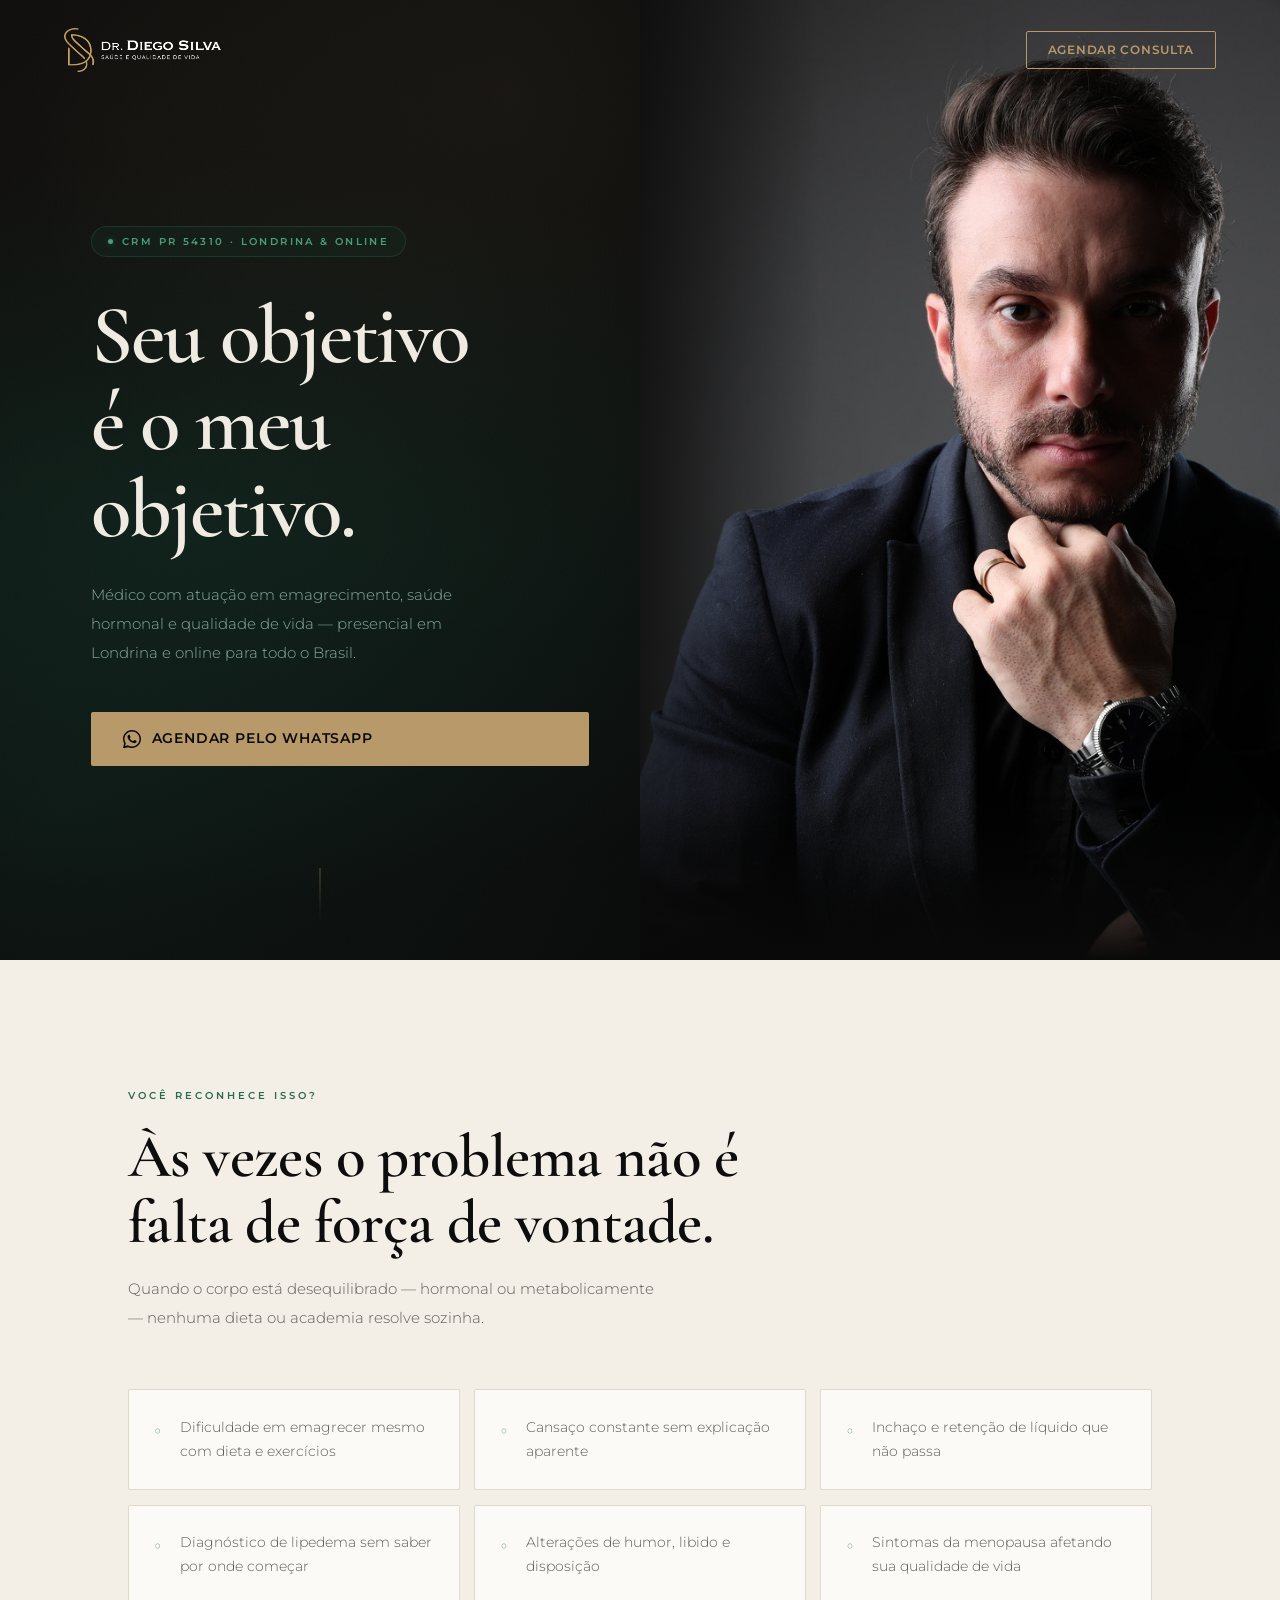
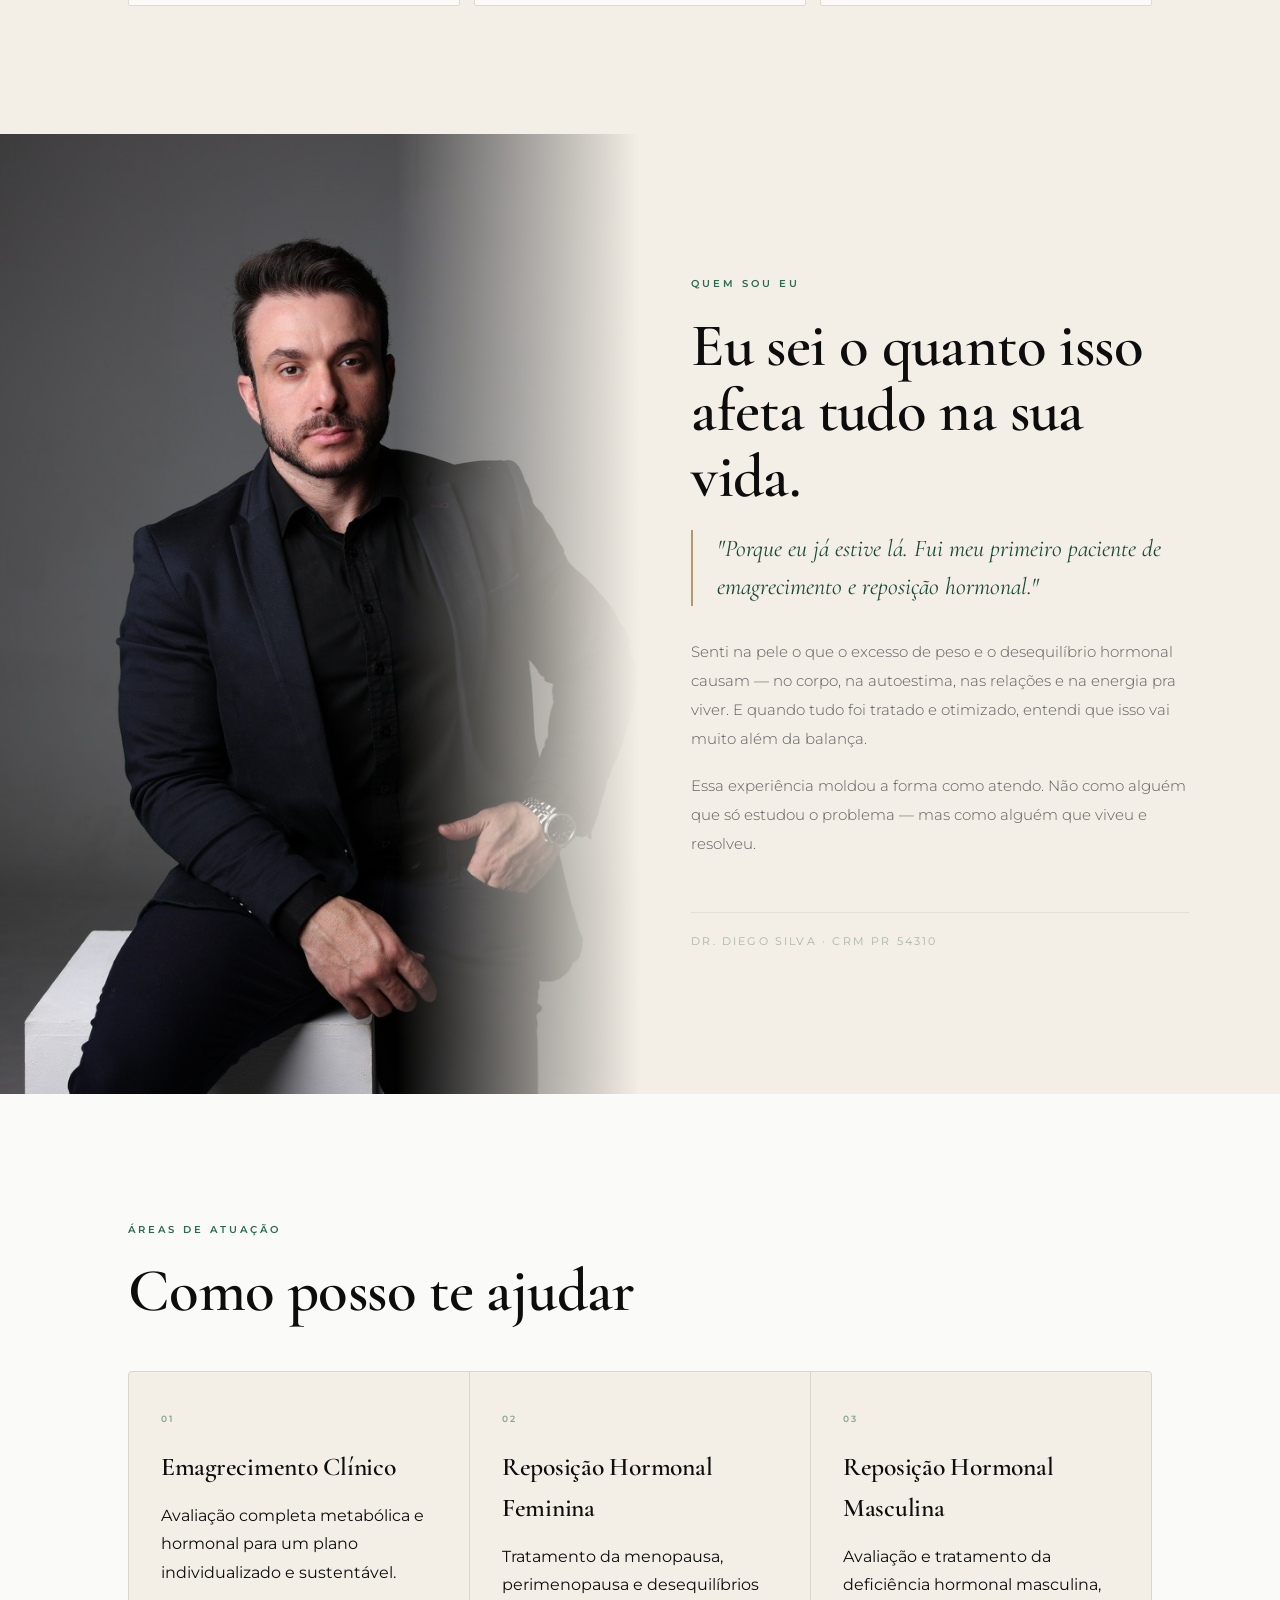
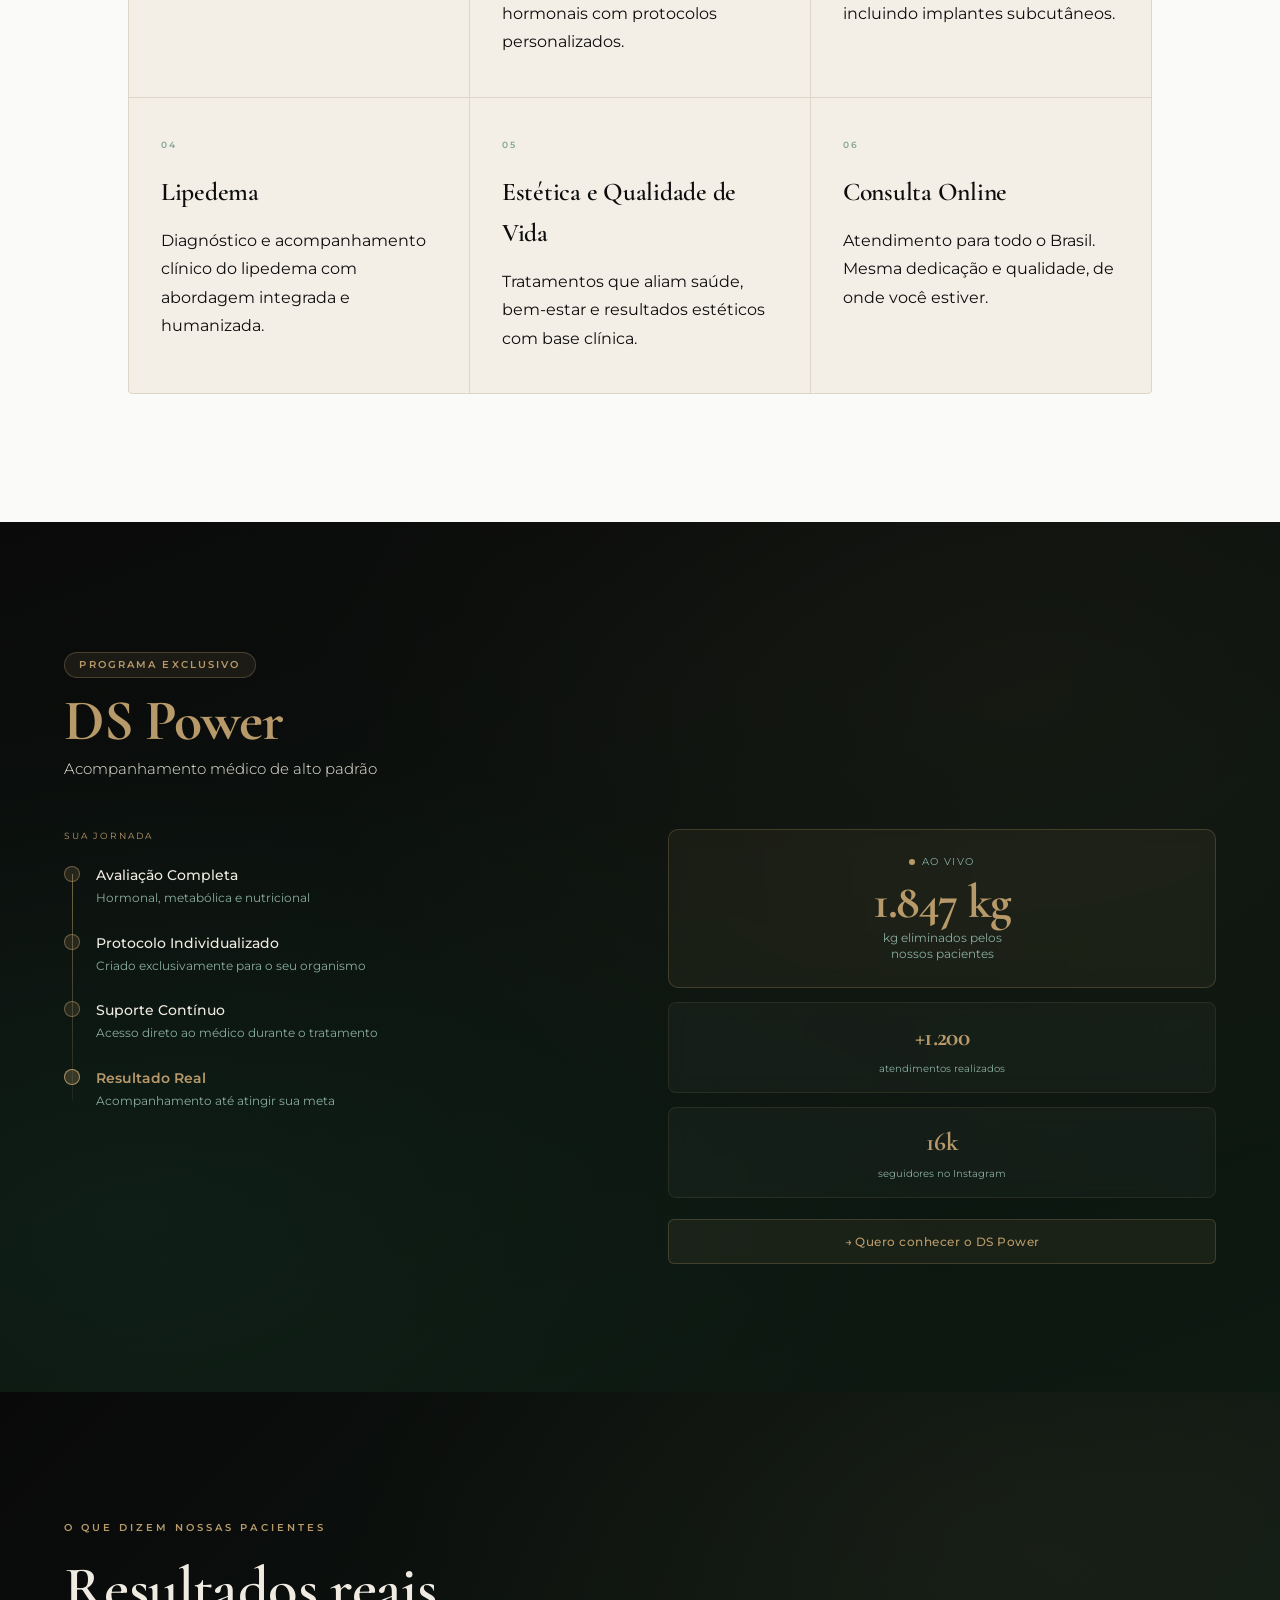
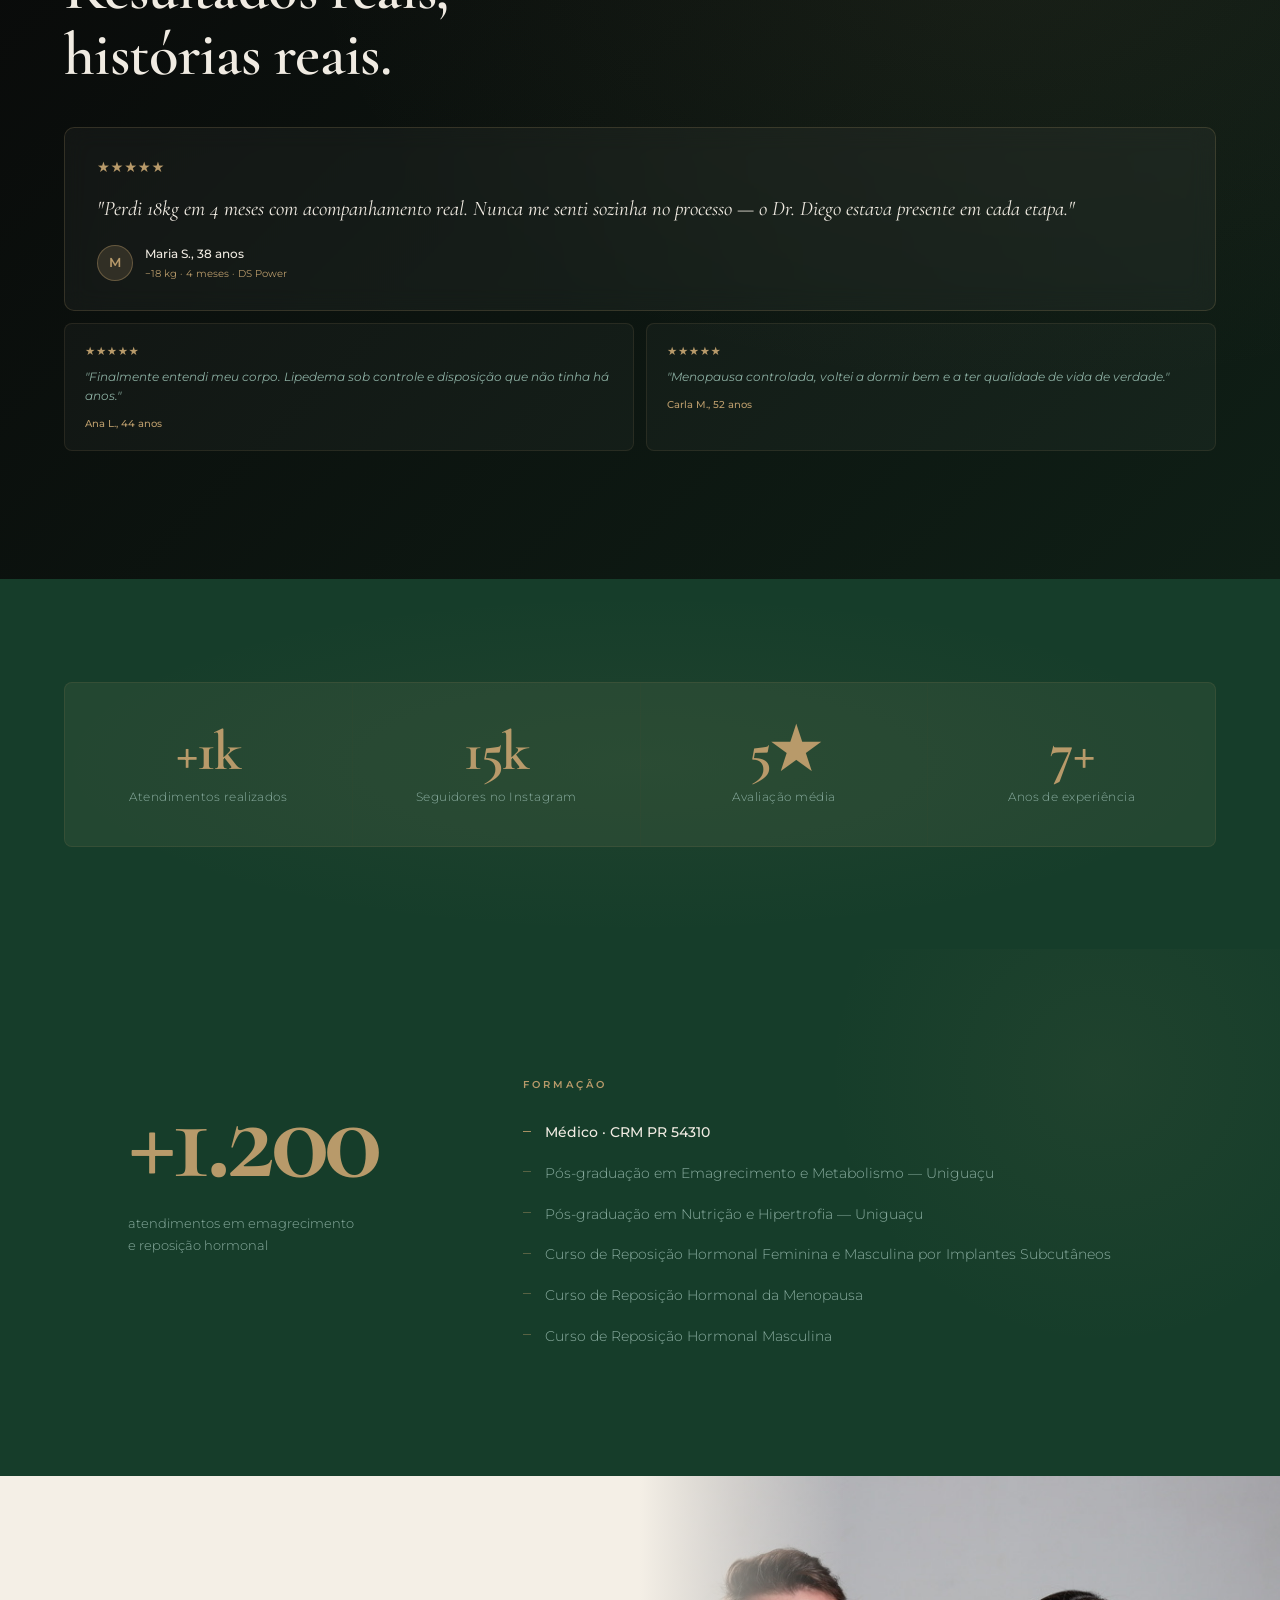
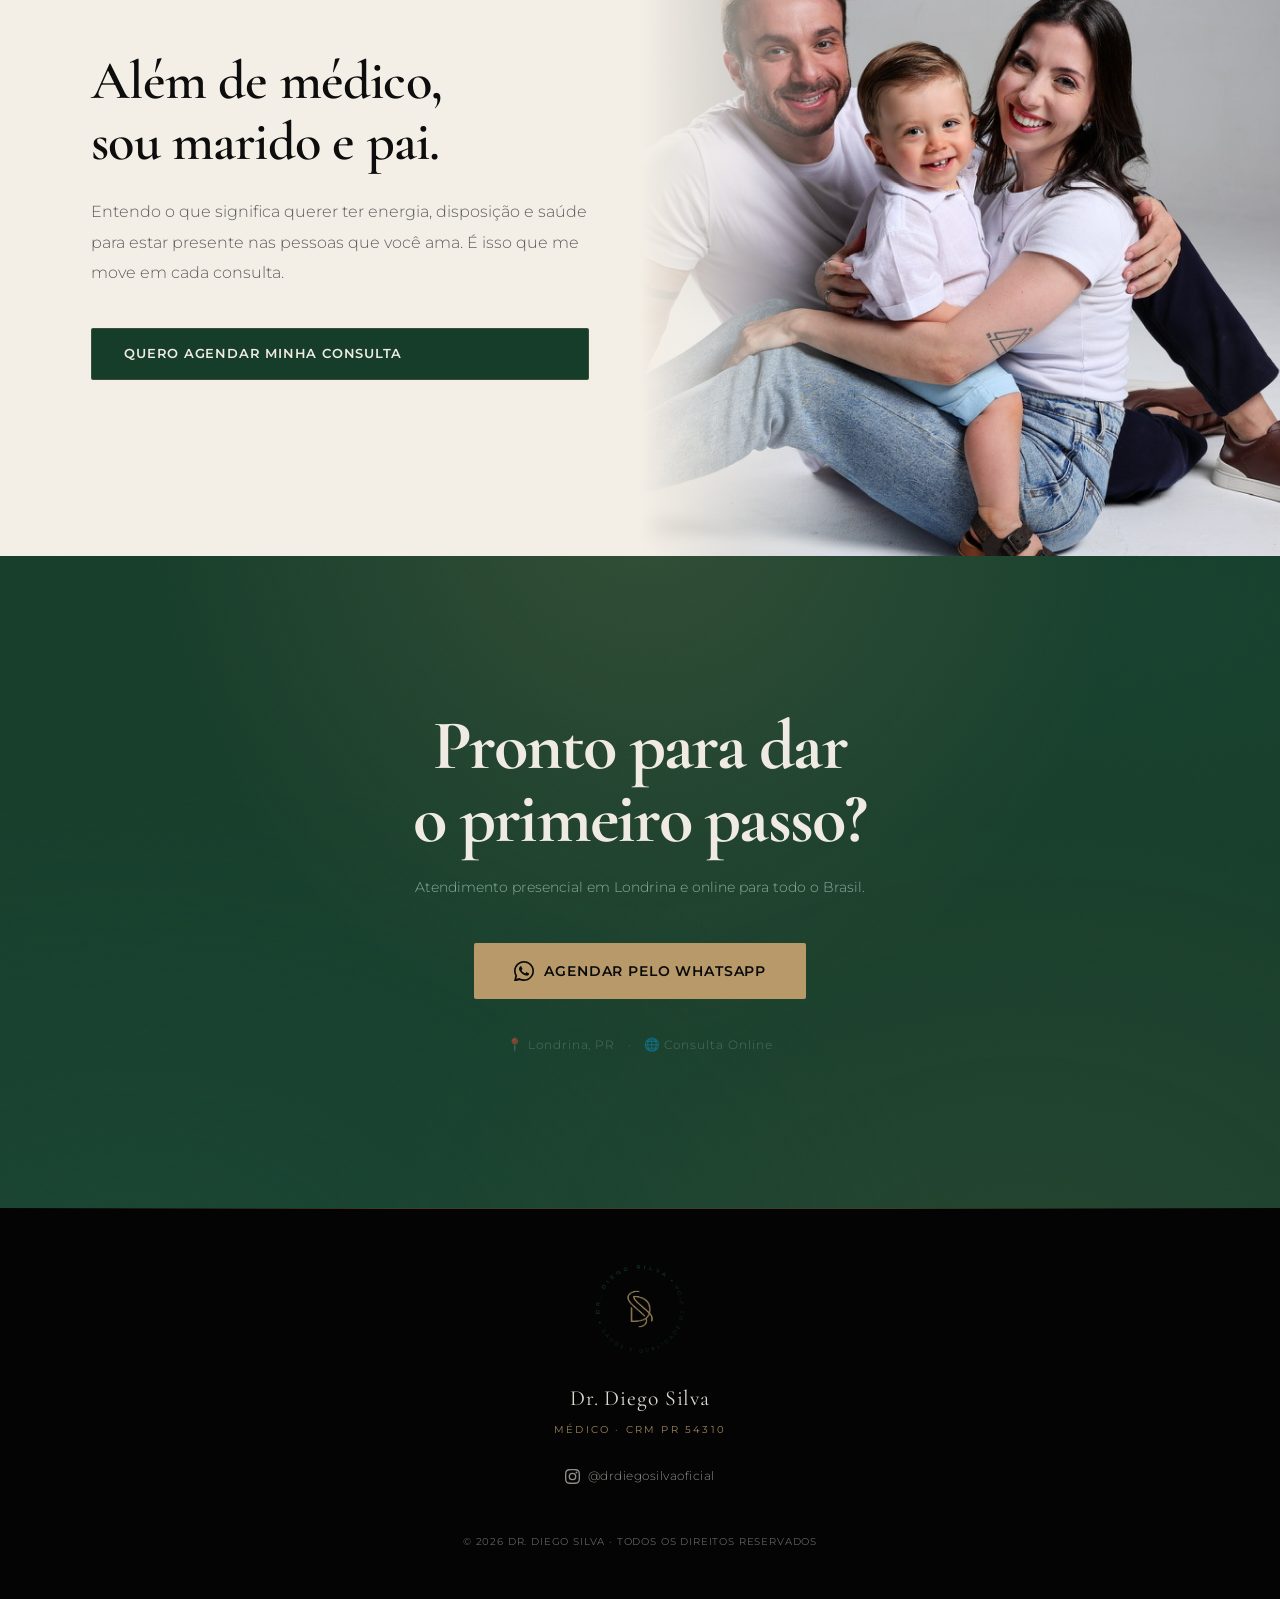
==== index.html @ 1d9463f9 "fix(nav): logo dourado + texto branco para fundo escuro - Gerado logo-white.png a partir do Ativo 11" ====
<!DOCTYPE html>
<html lang="pt-BR">
<head>
  <meta charset="UTF-8" />
  <meta name="viewport" content="width=device-width, initial-scale=1.0" />
  <title>Dr. Diego Silva — Emagrecimento e Saúde Hormonal | Londrina</title>
  <meta name="description" content="Médico com atuação em emagrecimento, saúde hormonal e qualidade de vida. Atendimento presencial em Londrina e online. CRM PR 54310." />
  <link rel="preconnect" href="https://fonts.googleapis.com" />
  <link rel="preconnect" href="https://fonts.gstatic.com" crossorigin />
  <link href="https://fonts.googleapis.com/css2?family=Cormorant+Garamond:ital,wght@0,400;0,600;0,700;1,400;1,600&family=Montserrat:wght@300;400;500;600&display=swap" rel="stylesheet" />
  <link rel="stylesheet" href="css/style.css?v=BUILD_VERSION" />
</head>
<body>

  <!-- NAV -->
  <nav class="nav" id="nav">
    <div class="nav__inner">
      <a href="#" class="nav__logo">
        <img src="images/logo-white.png" alt="Dr. Diego Silva" class="nav__logo-img" />
      </a>
      <a href="https://wa.me/5543988432662?text=Olá%2C%20gostaria%20de%20agendar%20uma%20consulta" target="_blank" rel="noopener" class="btn btn--outline-gold nav__cta">
        Agendar consulta
      </a>
    </div>
  </nav>

  <!-- HERO -->
  <section class="hero" id="inicio">
    <div class="hero__inner">
      <div class="hero__content">
        <span class="hero__tag">CRM PR 54310 · Londrina &amp; Online</span>
        <h1 class="hero__heading">
          Seu objetivo<br />é o meu<br />objetivo.
        </h1>
        <p class="hero__sub">
          Médico com atuação em emagrecimento, saúde hormonal e qualidade de vida — presencial em Londrina e online para todo o Brasil.
        </p>
        <a href="https://wa.me/5543988432662?text=Olá%2C%20gostaria%20de%20agendar%20uma%20consulta" target="_blank" rel="noopener" class="btn btn--gold hero__btn">
          <svg width="18" height="18" viewBox="0 0 24 24" fill="currentColor" aria-hidden="true"><path d="M17.472 14.382c-.297-.149-1.758-.867-2.03-.967-.273-.099-.471-.148-.67.15-.197.297-.767.966-.94 1.164-.173.199-.347.223-.644.075-.297-.15-1.255-.463-2.39-1.475-.883-.788-1.48-1.761-1.653-2.059-.173-.297-.018-.458.13-.606.134-.133.298-.347.446-.52.149-.174.198-.298.298-.497.099-.198.05-.371-.025-.52-.075-.149-.669-1.612-.916-2.207-.242-.579-.487-.5-.669-.51-.173-.008-.371-.01-.57-.01-.198 0-.52.074-.792.372-.272.297-1.04 1.016-1.04 2.479 0 1.462 1.065 2.875 1.213 3.074.149.198 2.096 3.2 5.077 4.487.709.306 1.262.489 1.694.625.712.227 1.36.195 1.871.118.571-.085 1.758-.719 2.006-1.413.248-.694.248-1.289.173-1.413-.074-.124-.272-.198-.57-.347z"/><path d="M12 0C5.373 0 0 5.373 0 12c0 2.123.553 4.116 1.522 5.847L.057 23.888a.5.5 0 0 0 .616.601l6.109-1.499A11.948 11.948 0 0 0 12 24c6.627 0 12-5.373 12-12S18.627 0 12 0zm0 22a9.95 9.95 0 0 1-5.074-1.388l-.361-.214-3.742.918.949-3.671-.235-.374A9.96 9.96 0 0 1 2 12C2 6.477 6.477 2 12 2s10 4.477 10 10-4.477 10-10 10z"/></svg>
          Agendar pelo WhatsApp
        </a>
      </div>
      <div class="hero__photo">
        <img src="images/FCA7E1F6-A209-4741-8708-2EE1E53F006F_1_105_c.jpeg" alt="Dr. Diego Silva" class="hero__img" />
      </div>
    </div>
    <div class="hero__scroll"><span></span></div>
  </section>

  <!-- DORES -->
  <section class="dores" id="voce">
    <div class="container">
      <div class="section-label reveal">Você reconhece isso?</div>
      <h2 class="section-heading reveal reveal-d1">
        Às vezes o problema não é<br />falta de força de vontade.
      </h2>
      <p class="section-sub reveal reveal-d2">
        Quando o corpo está desequilibrado — hormonal ou metabolicamente — nenhuma dieta ou academia resolve sozinha.
      </p>
      <div class="dores__grid">
        <div class="dores__item reveal reveal-d1">
          <div class="dores__icon">◦</div>
          <p>Dificuldade em emagrecer mesmo com dieta e exercícios</p>
        </div>
        <div class="dores__item reveal reveal-d2">
          <div class="dores__icon">◦</div>
          <p>Cansaço constante sem explicação aparente</p>
        </div>
        <div class="dores__item reveal reveal-d3">
          <div class="dores__icon">◦</div>
          <p>Inchaço e retenção de líquido que não passa</p>
        </div>
        <div class="dores__item reveal reveal-d4">
          <div class="dores__icon">◦</div>
          <p>Diagnóstico de lipedema sem saber por onde começar</p>
        </div>
        <div class="dores__item reveal reveal-d5">
          <div class="dores__icon">◦</div>
          <p>Alterações de humor, libido e disposição</p>
        </div>
        <div class="dores__item reveal reveal-d6">
          <div class="dores__icon">◦</div>
          <p>Sintomas da menopausa afetando sua qualidade de vida</p>
        </div>
      </div>
    </div>
  </section>

  <!-- SOBRE -->
  <section class="sobre" id="sobre">
    <div class="sobre__inner">
      <div class="sobre__photo reveal">
        <img src="images/979D6551-751C-4231-AE29-237B14C1140B_1_105_c.jpeg" alt="Dr. Diego Silva" />
      </div>
      <div class="sobre__content">
        <div class="section-label reveal">Quem sou eu</div>
        <h2 class="section-heading reveal reveal-d1">
          Eu sei o quanto isso<br />afeta tudo na sua vida.
        </h2>
        <p class="sobre__destaque reveal reveal-d2">
          "Porque eu já estive lá. Fui meu primeiro paciente de emagrecimento e reposição hormonal."
        </p>
        <p class="sobre__text reveal reveal-d3">
          Senti na pele o que o excesso de peso e o desequilíbrio hormonal causam — no corpo, na autoestima, nas relações e na energia pra viver. E quando tudo foi tratado e otimizado, entendi que isso vai muito além da balança.
        </p>
        <p class="sobre__text reveal reveal-d4">
          Essa experiência moldou a forma como atendo. Não como alguém que só estudou o problema — mas como alguém que viveu e resolveu.
        </p>
        <div class="sobre__crm reveal reveal-d5">Dr. Diego Silva · CRM PR 54310</div>
      </div>
    </div>
  </section>

  <!-- SERVIÇOS -->
  <section class="servicos" id="servicos">
    <div class="container">
      <div class="section-label reveal">Áreas de atuação</div>
      <h2 class="section-heading reveal reveal-d1">Como posso te ajudar</h2>
      <div class="servicos__grid">
        <div class="servicos__card reveal reveal-d1">
          <div class="servicos__num">01</div>
          <h3>Emagrecimento Clínico</h3>
          <p>Avaliação completa metabólica e hormonal para um plano individualizado e sustentável.</p>
        </div>
        <div class="servicos__card reveal reveal-d2">
          <div class="servicos__num">02</div>
          <h3>Reposição Hormonal Feminina</h3>
          <p>Tratamento da menopausa, perimenopausa e desequilíbrios hormonais com protocolos personalizados.</p>
        </div>
        <div class="servicos__card reveal reveal-d3">
          <div class="servicos__num">03</div>
          <h3>Reposição Hormonal Masculina</h3>
          <p>Avaliação e tratamento da deficiência hormonal masculina, incluindo implantes subcutâneos.</p>
        </div>
        <div class="servicos__card reveal reveal-d4">
          <div class="servicos__num">04</div>
          <h3>Lipedema</h3>
          <p>Diagnóstico e acompanhamento clínico do lipedema com abordagem integrada e humanizada.</p>
        </div>
        <div class="servicos__card reveal reveal-d5">
          <div class="servicos__num">05</div>
          <h3>Estética e Qualidade de Vida</h3>
          <p>Tratamentos que aliam saúde, bem-estar e resultados estéticos com base clínica.</p>
        </div>
        <div class="servicos__card reveal reveal-d6">
          <div class="servicos__num">06</div>
          <h3>Consulta Online</h3>
          <p>Atendimento para todo o Brasil. Mesma dedicação e qualidade, de onde você estiver.</p>
        </div>
      </div>
    </div>
  </section>

  <!-- DS POWER -->
  <section class="dspower" id="dspower">
    <div class="dspower__inner">
      <div class="dspower__header reveal">
        <div class="dspower__badge"><span>Programa Exclusivo</span></div>
        <div class="dspower__title">DS Power</div>
        <div class="dspower__subtitle">Acompanhamento médico de alto padrão</div>
      </div>
      <div class="dspower__grid">

        <!-- Timeline -->
        <div class="reveal reveal-d1">
          <div class="dspower__timeline-label">Sua Jornada</div>
          <div class="dspower__timeline">
            <div class="dspower__step">
              <div class="dspower__step-dot"></div>
              <div>
                <div class="dspower__step-title">Avaliação Completa</div>
                <div class="dspower__step-desc">Hormonal, metabólica e nutricional</div>
              </div>
            </div>
            <div class="dspower__step">
              <div class="dspower__step-dot"></div>
              <div>
                <div class="dspower__step-title">Protocolo Individualizado</div>
                <div class="dspower__step-desc">Criado exclusivamente para o seu organismo</div>
              </div>
            </div>
            <div class="dspower__step">
              <div class="dspower__step-dot"></div>
              <div>
                <div class="dspower__step-title">Suporte Contínuo</div>
                <div class="dspower__step-desc">Acesso direto ao médico durante o tratamento</div>
              </div>
            </div>
            <div class="dspower__step">
              <div class="dspower__step-dot"></div>
              <div>
                <div class="dspower__step-title">Resultado Real</div>
                <div class="dspower__step-desc">Acompanhamento até atingir sua meta</div>
              </div>
            </div>
          </div>
        </div>

        <!-- Contador + stats -->
        <div class="reveal reveal-d2">
          <div class="dspower__stats">
            <div class="dspower__counter-box">
              <div class="dspower__live">
                <span class="dspower__live-dot"></span>
                ao vivo
              </div>
              <div class="dspower__kg-number" id="kg-counter">—</div>
              <div class="dspower__kg-label">kg eliminados pelos<br />nossos pacientes</div>
            </div>
            <div class="dspower__stat">
              <div class="dspower__stat-number">+1.200</div>
              <div class="dspower__stat-label">atendimentos realizados</div>
            </div>
            <div class="dspower__stat">
              <div class="dspower__stat-number">16k</div>
              <div class="dspower__stat-label">seguidores no Instagram</div>
            </div>
            <a href="https://wa.me/5543988432662?text=Olá%2C%20gostaria%20de%20conhecer%20o%20DS%20Power" target="_blank" rel="noopener" class="dspower__cta">
              → Quero conhecer o DS Power
            </a>
          </div>
        </div>

      </div>
    </div>
  </section>

  <!-- DEPOIMENTOS -->
  <section class="depoimentos" id="depoimentos">
    <div class="depoimentos__inner">
      <div class="depoimentos__header">
        <div class="section-label reveal">O que dizem nossas pacientes</div>
        <h2 class="section-heading reveal reveal-d1">Resultados reais,<br />histórias reais.</h2>
      </div>
      <div class="depoimentos__grid">
        <!-- Card principal -->
        <div class="depoimentos__main reveal reveal-d1">
          <div class="depoimentos__stars">★★★★★</div>
          <p class="depoimentos__quote">"Perdi 18kg em 4 meses com acompanhamento real. Nunca me senti sozinha no processo — o Dr. Diego estava presente em cada etapa."</p>
          <div class="depoimentos__author">
            <div class="depoimentos__avatar">M</div>
            <div>
              <div class="depoimentos__name">Maria S., 38 anos</div>
              <div class="depoimentos__result">−18 kg · 4 meses · DS Power</div>
            </div>
          </div>
        </div>
        <!-- Mini cards -->
        <div class="depoimentos__mini-grid">
          <div class="depoimentos__mini reveal reveal-d2">
            <div class="depoimentos__stars">★★★★★</div>
            <p class="depoimentos__mini-quote">"Finalmente entendi meu corpo. Lipedema sob controle e disposição que não tinha há anos."</p>
            <div class="depoimentos__mini-name">Ana L., 44 anos</div>
          </div>
          <div class="depoimentos__mini reveal reveal-d3">
            <div class="depoimentos__stars">★★★★★</div>
            <p class="depoimentos__mini-quote">"Menopausa controlada, voltei a dormir bem e a ter qualidade de vida de verdade."</p>
            <div class="depoimentos__mini-name">Carla M., 52 anos</div>
          </div>
        </div>
      </div>
    </div>
  </section>

  <!-- NÚMEROS -->
  <section class="numeros" id="numeros">
    <div class="numeros__inner">
      <div class="numeros__grid">
        <div class="numeros__item reveal">
          <span class="numeros__value" data-count="1200" data-prefix="+">+1.200</span>
          <span class="numeros__label">Atendimentos realizados</span>
        </div>
        <div class="numeros__item reveal reveal-d1">
          <span class="numeros__value" data-count="16000" data-suffix="k">16k</span>
          <span class="numeros__label">Seguidores no Instagram</span>
        </div>
        <div class="numeros__item reveal reveal-d2">
          <span class="numeros__value">5★</span>
          <span class="numeros__label">Avaliação média</span>
        </div>
        <div class="numeros__item reveal reveal-d3">
          <span class="numeros__value" data-count="7" data-suffix="+">7+</span>
          <span class="numeros__label">Anos de experiência</span>
        </div>
      </div>
    </div>
  </section>

  <!-- FORMAÇÃO -->
  <section class="formacao" id="formacao">
    <div class="container">
      <div class="formacao__inner">
        <div class="formacao__numero reveal">
          <span class="formacao__count">+1.200</span>
          <span class="formacao__count-label">atendimentos em emagrecimento<br />e reposição hormonal</span>
        </div>
        <div class="formacao__lista">
          <div class="section-label reveal">Formação</div>
          <ul class="formacao__items">
            <li class="reveal reveal-d1">Médico · CRM PR 54310</li>
            <li class="reveal reveal-d2">Pós-graduação em Emagrecimento e Metabolismo — Uniguaçu</li>
            <li class="reveal reveal-d3">Pós-graduação em Nutrição e Hipertrofia — Uniguaçu</li>
            <li class="reveal reveal-d4">Curso de Reposição Hormonal Feminina e Masculina por Implantes Subcutâneos</li>
            <li class="reveal reveal-d5">Curso de Reposição Hormonal da Menopausa</li>
            <li class="reveal reveal-d6">Curso de Reposição Hormonal Masculina</li>
          </ul>
        </div>
      </div>
    </div>
  </section>

  <!-- LADO HUMANO -->
  <section class="familia">
    <div class="familia__inner">
      <div class="familia__content">
        <h2 class="familia__heading reveal">
          Além de médico,<br />sou marido e pai.
        </h2>
        <p class="familia__text reveal reveal-d1">
          Entendo o que significa querer ter energia, disposição e saúde para estar presente nas pessoas que você ama. É isso que me move em cada consulta.
        </p>
        <a href="https://wa.me/5543988432662?text=Olá%2C%20gostaria%20de%20agendar%20uma%20consulta" target="_blank" rel="noopener" class="btn btn--dark reveal reveal-d2">
          Quero agendar minha consulta
        </a>
      </div>
      <div class="familia__photo reveal">
        <img src="images/familia.jpeg" alt="Dr. Diego Silva e família" />
      </div>
    </div>
  </section>

  <!-- CTA FINAL -->
  <section class="cta-final">
    <div class="container cta-final__inner">
      <h2 class="cta-final__heading reveal">
        Pronto para dar<br />o primeiro passo?
      </h2>
      <p class="cta-final__sub reveal reveal-d1">
        Atendimento presencial em Londrina e online para todo o Brasil.
      </p>
      <a href="https://wa.me/5543988432662?text=Olá%2C%20gostaria%20de%20agendar%20uma%20consulta" target="_blank" rel="noopener" class="btn btn--gold btn--lg reveal reveal-d2">
        <svg width="20" height="20" viewBox="0 0 24 24" fill="currentColor" aria-hidden="true"><path d="M17.472 14.382c-.297-.149-1.758-.867-2.03-.967-.273-.099-.471-.148-.67.15-.197.297-.767.966-.94 1.164-.173.199-.347.223-.644.075-.297-.15-1.255-.463-2.39-1.475-.883-.788-1.48-1.761-1.653-2.059-.173-.297-.018-.458.13-.606.134-.133.298-.347.446-.52.149-.174.198-.298.298-.497.099-.198.05-.371-.025-.52-.075-.149-.669-1.612-.916-2.207-.242-.579-.487-.5-.669-.51-.173-.008-.371-.01-.57-.01-.198 0-.52.074-.792.372-.272.297-1.04 1.016-1.04 2.479 0 1.462 1.065 2.875 1.213 3.074.149.198 2.096 3.2 5.077 4.487.709.306 1.262.489 1.694.625.712.227 1.36.195 1.871.118.571-.085 1.758-.719 2.006-1.413.248-.694.248-1.289.173-1.413-.074-.124-.272-.198-.57-.347z"/><path d="M12 0C5.373 0 0 5.373 0 12c0 2.123.553 4.116 1.522 5.847L.057 23.888a.5.5 0 0 0 .616.601l6.109-1.499A11.948 11.948 0 0 0 12 24c6.627 0 12-5.373 12-12S18.627 0 12 0zm0 22a9.95 9.95 0 0 1-5.074-1.388l-.361-.214-3.742.918.949-3.671-.235-.374A9.96 9.96 0 0 1 2 12C2 6.477 6.477 2 12 2s10 4.477 10 10-4.477 10-10 10z"/></svg>
        Agendar pelo WhatsApp
      </a>
      <div class="cta-final__localidade reveal reveal-d3">
        <span>📍 Londrina, PR</span>
        <span>·</span>
        <span>🌐 Consulta Online</span>
      </div>
    </div>
  </section>

  <!-- FOOTER -->
  <footer class="footer">
    <div class="footer__inner">

      <div class="footer__divider"></div>

      <div class="footer__center">
        <img src="images/Ativo 10.png" alt="Dr. Diego Silva" class="footer__emblem" />
        <p class="footer__name">Dr. Diego Silva</p>
        <p class="footer__crm">Médico · CRM PR 54310</p>
        <a href="https://www.instagram.com/drdiegosilvaoficial/" target="_blank" rel="noopener" class="footer__social">
          <svg width="15" height="15" viewBox="0 0 24 24" fill="currentColor" aria-hidden="true"><path d="M12 2.163c3.204 0 3.584.012 4.85.07 3.252.148 4.771 1.691 4.919 4.919.058 1.265.069 1.645.069 4.849 0 3.205-.012 3.584-.069 4.849-.149 3.225-1.664 4.771-4.919 4.919-1.266.058-1.644.07-4.85.07-3.204 0-3.584-.012-4.849-.07-3.26-.149-4.771-1.699-4.919-4.92-.058-1.265-.07-1.644-.07-4.849 0-3.204.013-3.583.07-4.849.149-3.227 1.664-4.771 4.919-4.919 1.266-.057 1.645-.069 4.849-.069zM12 0C8.741 0 8.333.014 7.053.072 2.695.272.273 2.69.073 7.052.014 8.333 0 8.741 0 12c0 3.259.014 3.668.072 4.948.2 4.358 2.618 6.78 6.98 6.98C8.333 23.986 8.741 24 12 24c3.259 0 3.668-.014 4.948-.072 4.354-.2 6.782-2.618 6.979-6.98.059-1.28.073-1.689.073-4.948 0-3.259-.014-3.667-.072-4.947-.196-4.354-2.617-6.78-6.979-6.98C15.668.014 15.259 0 12 0zm0 5.838a6.162 6.162 0 1 0 0 12.324 6.162 6.162 0 0 0 0-12.324zM12 16a4 4 0 1 1 0-8 4 4 0 0 1 0 8zm6.406-11.845a1.44 1.44 0 1 0 0 2.881 1.44 1.44 0 0 0 0-2.881z"/></svg>
          @drdiegosilvaoficial
        </a>
      </div>

      <p class="footer__copy">© 2026 Dr. Diego Silva · Todos os direitos reservados</p>

    </div>
  </footer>

  <script>
    // Nav scroll effect
    const nav = document.getElementById('nav');
    window.addEventListener('scroll', () => {
      nav.classList.toggle('nav--scrolled', window.scrollY > 60);
    }, { passive: true });

    // Smooth scroll
    document.querySelectorAll('a[href^="#"]').forEach(a => {
      a.addEventListener('click', e => {
        const target = document.querySelector(a.getAttribute('href'));
        if (target) { e.preventDefault(); target.scrollIntoView({ behavior: 'smooth' }); }
      });
    });

    // --- CONTADOR KG AO VIVO ---
    function formatKg(value) {
      return value.toLocaleString('pt-BR', { minimumFractionDigits: 0, maximumFractionDigits: 1 }) + ' kg';
    }

    function animateKgCounter(el, target) {
      const duration = 1800;
      const start = performance.now();
      function step(now) {
        const progress = Math.min((now - start) / duration, 1);
        const ease = 1 - Math.pow(1 - progress, 3); // easeOutCubic
        el.textContent = formatKg(Math.round(target * ease * 10) / 10);
        if (progress < 1) requestAnimationFrame(step);
        else el.textContent = formatKg(target);
      }
      requestAnimationFrame(step);
    }

    let kgLoaded = false;
    async function fetchKgCounter() {
      if (kgLoaded) return;
      const el = document.getElementById('kg-counter');
      if (!el) return;
      try {
        const res = await fetch('https://app.clinicdspro.com.br/api/public/stats', { cache: 'no-store' });
        if (!res.ok) throw new Error('HTTP ' + res.status);
        const { totalLostKg } = await res.json();
        kgLoaded = true;
        animateKgCounter(el, totalLostKg);
      } catch {
        // fallback estático enquanto API não está disponível
        el.textContent = '1.847 kg';
      }
    }

    // Busca quando o contador entrar no viewport
    const kgObserver = new IntersectionObserver((entries) => {
      if (entries[0].isIntersecting) {
        fetchKgCounter();
        kgObserver.disconnect();
      }
    }, { threshold: 0.3 });
    const kgEl = document.getElementById('kg-counter');
    if (kgEl) kgObserver.observe(kgEl);

    // --- CONTADORES NUMÉRICOS ANIMADOS ---
    function animateCounter(el, target) {
      const prefix = el.dataset.prefix || '';
      const suffix = el.dataset.suffix || '';
      const duration = 1600;
      const start = performance.now();
      function step(now) {
        const progress = Math.min((now - start) / duration, 1);
        const ease = 1 - Math.pow(1 - progress, 3);
        const current = Math.round(target * ease);
        if (target >= 1000) {
          el.textContent = prefix + (current >= 1000 ? Math.floor(current / 1000) + 'k' : current) + (suffix === 'k' ? '' : suffix);
        } else {
          el.textContent = prefix + current + suffix;
        }
        if (progress < 1) requestAnimationFrame(step);
        else el.textContent = prefix + (target >= 1000 ? Math.floor(target / 1000) + 'k' : target) + (suffix === 'k' ? '' : suffix);
      }
      requestAnimationFrame(step);
    }

    // --- REVEAL ON SCROLL ---
    const revealObserver = new IntersectionObserver((entries) => {
      entries.forEach(entry => {
        if (entry.isIntersecting) {
          entry.target.classList.add('visible');
          // Animar contadores ao revelar
          const counter = entry.target.querySelector('[data-count]') ||
                          (entry.target.dataset.count ? entry.target : null);
          if (counter) animateCounter(counter, parseInt(counter.dataset.count));
          revealObserver.unobserve(entry.target);
        }
      });
    }, { threshold: 0.12, rootMargin: '0px 0px -40px 0px' });

    document.querySelectorAll('.reveal').forEach(el => revealObserver.observe(el));
  </script>
</body>
</html>
---- css/style.css ----
/* ============================================================
   DESIGN SYSTEM — Dr. Diego Silva
   Identidade: Verde Floresta · Dourado · Creme
   Direção: Luxury Medical — editorial com profundidade
   ============================================================ */

:root {
  --bg-dark:          #090909;
  --bg-green-deep:    #163D2A;
  --bg-green-mid:     #1A4A38;
  --bg-white:         #FFFFFF;
  --bg-cream:         #F4EFE6;

  --gold:             #B89A6A;
  --gold-light:       #CAAD7E;
  --green-accent:     #2A6A50;
  --green-tag:        #4A9E78;

  --text-dark:        #0D0D0D;
  --text-light:       #F0EBE2;
  --text-muted-dark:  #5C5C5C;
  --text-muted-light: #8AADA0;

  --font-heading: 'Cormorant Garamond', Georgia, serif;
  --font-body:    'Montserrat', system-ui, sans-serif;

  --max-width:  1200px;
  --radius:     2px;
  --ease-out:   cubic-bezier(0.16, 1, 0.3, 1);
}

/* ---- RESET ---- */
*, *::before, *::after { box-sizing: border-box; margin: 0; padding: 0; }
html { scroll-behavior: smooth; }
body {
  font-family: var(--font-body);
  background: var(--bg-dark);
  color: var(--text-light);
  line-height: 1.6;
  -webkit-font-smoothing: antialiased;
}
img { display: block; max-width: 100%; height: auto; }
a { text-decoration: none; color: inherit; }
ul { list-style: none; }

/* ---- CONTAINER ---- */
.container {
  width: 100%;
  max-width: var(--max-width);
  margin-inline: auto;
  padding-inline: clamp(1.5rem, 5vw, 4rem);
}

/* ---- REVEAL ANIMATION ---- */
.reveal {
  opacity: 0;
  transform: translateY(28px);
  transition: opacity 0.85s var(--ease-out), transform 0.85s var(--ease-out);
}
.reveal.visible      { opacity: 1; transform: none; }
.reveal-d1           { transition-delay: 0.08s; }
.reveal-d2           { transition-delay: 0.16s; }
.reveal-d3           { transition-delay: 0.26s; }
.reveal-d4           { transition-delay: 0.36s; }
.reveal-d5           { transition-delay: 0.46s; }
.reveal-d6           { transition-delay: 0.56s; }

/* ---- TYPOGRAPHY HELPERS ---- */
.section-label {
  font-family: var(--font-body);
  font-size: 0.63rem;
  font-weight: 600;
  letter-spacing: 0.3em;
  text-transform: uppercase;
  margin-bottom: 1.25rem;
  color: var(--gold);
}
.section-heading {
  font-family: var(--font-heading);
  font-size: clamp(2.4rem, 4.8vw, 3.8rem);
  font-weight: 600;
  line-height: 1.08;
  letter-spacing: -0.01em;
  margin-bottom: 1.25rem;
  color: var(--text-light);
}
.section-sub {
  font-size: 0.95rem;
  font-weight: 300;
  line-height: 1.9;
  max-width: 540px;
  color: var(--text-muted-light);
}

/* Seções em fundo claro */
.dores .section-label,
.servicos .section-label  { color: var(--green-accent); }
.dores .section-heading,
.servicos .section-heading { color: var(--text-dark); }
.dores .section-sub,
.servicos .section-sub     { color: var(--text-muted-dark); }

/* ---- BUTTONS ---- */
.btn {
  display: inline-flex;
  align-items: center;
  gap: 0.65rem;
  font-family: var(--font-body);
  font-size: 0.82rem;
  font-weight: 600;
  letter-spacing: 0.06em;
  text-transform: uppercase;
  padding: 0.9rem 2rem;
  border-radius: var(--radius);
  cursor: pointer;
  transition: opacity 0.25s, transform 0.25s, background 0.25s;
  border: none;
}
.btn:hover              { opacity: 0.85; transform: translateY(-1px); }
.btn--gold              { background: var(--gold); color: #0A0A0A; }
.btn--outline-gold      { background: transparent; color: var(--gold); border: 1px solid var(--gold); }
.btn--outline-gold:hover{ background: var(--gold); color: #0A0A0A; opacity: 1; }
.btn--dark              { background: var(--bg-green-deep); color: var(--text-light); border: 1px solid rgba(184,154,106,0.2); }
.btn--dark:hover        { background: var(--bg-green-mid); opacity: 1; }
.btn--white             { background: #fff; color: var(--text-dark); }
.btn--white:hover       { background: var(--bg-cream); opacity: 1; }
.btn--lg                { font-size: 0.88rem; padding: 1.05rem 2.5rem; }

/* ============================================================
   NAV — verde da identidade ao rolar, não preto
   ============================================================ */
.nav {
  position: fixed;
  top: 0; left: 0; right: 0;
  z-index: 100;
  padding: 1.75rem clamp(1.5rem, 5vw, 4rem);
  transition: background 0.45s, padding 0.3s, box-shadow 0.4s;
}
/* Ao rolar: fundo verde floresta — identidade da marca */
.nav--scrolled {
  background: rgba(12, 32, 22, 0.97);
  backdrop-filter: blur(20px);
  -webkit-backdrop-filter: blur(20px);
  padding-top: 0.9rem;
  padding-bottom: 0.9rem;
  box-shadow: 0 1px 0 rgba(184, 154, 106, 0.1), 0 4px 24px rgba(0, 0, 0, 0.35);
}
.nav__inner {
  max-width: var(--max-width);
  margin-inline: auto;
  display: flex;
  align-items: center;
  justify-content: space-between;
}
.nav__logo-img {
  height: 44px;
  width: auto;
  opacity: 1;
}
.nav__cta { font-size: 0.75rem; padding: 0.55rem 1.3rem; }

/* ============================================================
   HERO — foto sangra até a borda direita
   ============================================================ */
.hero {
  background: var(--bg-dark);
  min-height: 100svh;
  position: relative;
  overflow: hidden;
}

/* Atmosfera mesh gradient — verde + dourado */
.hero::before {
  content: '';
  position: absolute;
  inset: 0;
  background:
    radial-gradient(ellipse at 15% 55%, rgba(26, 74, 56, 0.32) 0%, transparent 50%),
    radial-gradient(ellipse at 5% 85%, rgba(26, 74, 56, 0.2) 0%, transparent 40%),
    radial-gradient(ellipse at 40% 10%, rgba(184, 154, 106, 0.07) 0%, transparent 45%),
    radial-gradient(ellipse at 10% 15%, rgba(184, 154, 106, 0.05) 0%, transparent 35%);
  pointer-events: none;
  z-index: 0;
}

/* Ruído fino */
.hero::after {
  content: '';
  position: absolute;
  inset: 0;
  background-image: url("data:image/svg+xml,%3Csvg xmlns='http://www.w3.org/2000/svg' width='300' height='300'%3E%3Cfilter id='n'%3E%3CfeTurbulence type='fractalNoise' baseFrequency='0.85' numOctaves='4' stitchTiles='stitch'/%3E%3C/filter%3E%3Crect width='300' height='300' filter='url(%23n)' opacity='1'/%3E%3C/svg%3E");
  opacity: 0.022;
  pointer-events: none;
  z-index: 0;
}

/* Grid de borda a borda */
.hero__inner {
  display: grid;
  grid-template-columns: 1fr 1fr;
  min-height: 100svh;
  position: relative;
  z-index: 1;
}

/* Conteúdo: alinha ao max-width pela esquerda */
.hero__content {
  display: flex;
  flex-direction: column;
  justify-content: center;
  padding-top: 8rem;
  padding-bottom: 6rem;
  padding-right: clamp(2rem, 4vw, 5rem);
  padding-left: max(clamp(1.5rem, 4vw, 4rem), calc((100vw - var(--max-width)) / 2 + clamp(1.5rem, 4vw, 4rem)));
}

/* Foto: ocupa toda a coluna direita */
.hero__photo {
  position: relative;
  overflow: hidden;
}

.hero__img {
  width: 100%;
  height: 100%;
  min-height: 100svh;
  object-fit: cover;
  object-position: center 18%;
  display: block;
}

/* Fade suave da foto — esquerda, sem plateau de preto */
.hero__photo::before {
  content: '';
  position: absolute;
  inset: 0;
  background: linear-gradient(to right,
    rgba(9,9,9,0.7) 0%,
    rgba(9,9,9,0)   28%
  );
  z-index: 1;
  pointer-events: none;
}

/* Fade base inferior — opaco total para corte limpo com próxima seção */
.hero__photo::after {
  content: '';
  position: absolute;
  bottom: 0; left: 0; right: 0;
  height: 160px;
  background: linear-gradient(to top, rgba(9,9,9,1) 0%, transparent 100%);
  z-index: 1;
  pointer-events: none;
}

.hero__tag {
  display: inline-flex;
  align-items: center;
  gap: 0.55rem;
  font-size: 0.62rem;
  font-weight: 600;
  letter-spacing: 0.24em;
  text-transform: uppercase;
  color: var(--green-tag);
  border: 1px solid rgba(74, 158, 120, 0.18);
  background: rgba(26, 74, 56, 0.15);
  padding: 0.42rem 1rem;
  border-radius: 2rem;
  margin-bottom: 2.25rem;
  width: fit-content;
}
.hero__tag::before {
  content: '';
  width: 5px; height: 5px;
  border-radius: 50%;
  background: var(--green-tag);
  flex-shrink: 0;
  box-shadow: 0 0 6px rgba(74, 158, 120, 0.4);
}

.hero__heading {
  font-family: var(--font-heading);
  font-size: clamp(3.4rem, 6.5vw, 6rem);
  font-weight: 600;
  line-height: 1.04;
  letter-spacing: -0.025em;
  margin-bottom: 1.75rem;
  color: var(--text-light);
}

.hero__sub {
  font-size: 0.93rem;
  font-weight: 300;
  color: var(--text-muted-light);
  line-height: 1.95;
  margin-bottom: 2.75rem;
  max-width: 400px;
}

.hero__btn { font-size: 0.85rem; padding: 1rem 2rem; }

/* Scroll indicator */
.hero__scroll {
  position: absolute;
  bottom: 2.5rem; left: 25%;
  transform: translateX(-50%);
  z-index: 2;
}
.hero__scroll span {
  display: block;
  width: 1px; height: 52px;
  background: linear-gradient(to bottom, rgba(184,154,106,0.5), transparent);
  margin-inline: auto;
  animation: scrollLine 2.4s var(--ease-out) infinite;
}
@keyframes scrollLine {
  0%   { transform: scaleY(0); transform-origin: top; opacity: 0; }
  15%  { opacity: 1; }
  50%  { transform: scaleY(1); transform-origin: top; }
  51%  { transform: scaleY(1); transform-origin: bottom; }
  100% { transform: scaleY(0); transform-origin: bottom; opacity: 0; }
}

/* ============================================================
   DORES — fundo creme (mais suave que branco puro)
   ============================================================ */
.dores {
  background: var(--bg-cream);
  padding: clamp(5rem, 10vw, 9rem) clamp(1.5rem, 5vw, 4rem);
}
/* Override labels/headings para fundo creme */
.dores .section-label   { color: var(--green-accent); }
.dores .section-heading { color: var(--text-dark); }
.dores .section-sub     { color: var(--text-muted-dark); }

.dores__grid {
  margin-top: 3.5rem;
  display: grid;
  grid-template-columns: repeat(auto-fit, minmax(285px, 1fr));
  gap: 0.9rem;
}
.dores__item {
  display: flex;
  gap: 1.1rem;
  align-items: flex-start;
  background: rgba(255,255,255,0.7);
  border: 1px solid #E2D9CE;
  border-radius: var(--radius);
  padding: 1.6rem 1.5rem;
  transition: border-color 0.25s, box-shadow 0.25s, transform 0.28s var(--ease-out);
}
.dores__item:hover {
  border-color: rgba(26, 74, 56, 0.22);
  box-shadow: 0 6px 24px rgba(26, 74, 56, 0.07);
  transform: translateY(-3px);
}
.dores__icon {
  color: var(--green-accent);
  font-size: 1rem;
  flex-shrink: 0;
  margin-top: 3px;
  opacity: 0.65;
}
.dores__item p {
  font-size: 0.88rem;
  font-weight: 300;
  color: var(--text-muted-dark);
  line-height: 1.7;
}

/* ============================================================
   SOBRE — fundo creme, foto sangra até a borda esquerda
   ============================================================ */
.sobre {
  background: var(--bg-cream);
  position: relative;
  overflow: hidden;
}
/* Grid de borda a borda */
.sobre__inner {
  display: grid;
  grid-template-columns: 1fr 1fr;
  min-height: 680px;
  position: relative;
}
/* Foto: coluna esquerda, sangra até a borda */
.sobre__photo {
  position: relative;
  overflow: hidden;
}
.sobre__photo img {
  width: 100%;
  height: 100%;
  min-height: 680px;
  object-fit: cover;
  object-position: top center;
  display: block;
}
/* Degradê fluido: sem midpoint, largura contida para não lavar a foto */
.sobre__photo::after {
  content: '';
  position: absolute;
  top: 0; right: 0; bottom: 0;
  width: 38%;
  background: linear-gradient(to left,
    rgba(244, 239, 230, 1) 0%,
    rgba(244, 239, 230, 0) 100%
  );
  pointer-events: none;
}
/* Conteúdo: texto escuro sobre fundo claro */
.sobre__content {
  display: flex;
  flex-direction: column;
  justify-content: center;
  padding-top: clamp(4rem, 8vw, 7rem);
  padding-bottom: clamp(4rem, 8vw, 7rem);
  padding-left: clamp(2rem, 4vw, 4rem);
  padding-right: max(clamp(1.5rem, 4vw, 4rem), calc((100vw - var(--max-width)) / 2 + clamp(1.5rem, 4vw, 4rem)));
}
/* Override de cor para fundo claro */
.sobre__content .section-label  { color: var(--green-accent); }
.sobre__content .section-heading { color: var(--text-dark); }
.sobre__destaque {
  font-family: var(--font-heading);
  font-style: italic;
  font-size: clamp(1.2rem, 2.2vw, 1.5rem);
  color: var(--bg-green-mid);
  border-left: 2px solid var(--gold);
  padding-left: 1.5rem;
  margin-bottom: 2rem;
  line-height: 1.6;
}
.sobre__text {
  font-size: 0.93rem;
  font-weight: 300;
  color: var(--text-muted-dark);
  line-height: 1.95;
  margin-bottom: 1.1rem;
}
.sobre__crm {
  margin-top: 2.25rem;
  font-size: 0.68rem;
  letter-spacing: 0.2em;
  text-transform: uppercase;
  color: rgba(26, 74, 56, 0.35);
  border-top: 1px solid rgba(0,0,0,0.07);
  padding-top: 1.25rem;
}

/* ============================================================
   SERVIÇOS — fundo creme (mesmo tom da seção dores)
   ============================================================ */
.servicos {
  background: #FAFAF8;
  padding: clamp(5rem, 10vw, 9rem) clamp(1.5rem, 5vw, 4rem);
}
/* Override labels/headings para fundo creme */
.servicos .section-label   { color: var(--green-accent); }
.servicos .section-heading { color: var(--text-dark); }

.servicos__grid {
  margin-top: 3rem;
  display: grid;
  grid-template-columns: repeat(auto-fit, minmax(300px, 1fr));
  gap: 1px;
  border: 1px solid #DDD5C8;
  border-radius: 4px;
  overflow: hidden;
  background: #DDD5C8;
}
.servicos__card {
  padding: 2.5rem 2rem;
  background: var(--bg-cream);
  border-radius: 0;
  transition: background 0.25s, transform 0.28s var(--ease-out), box-shadow 0.28s;
  position: relative;
}
.servicos__card:hover {
  background: rgba(255,255,255,0.95);
  transform: translateY(-3px);
  box-shadow: 0 12px 32px rgba(26, 74, 56, 0.08);
}
.servicos__card--destaque {
  background: var(--bg-green-mid);
  color: var(--text-light);
}
.servicos__card--destaque:hover {
  background: var(--bg-green-deep);
}
.servicos__card--destaque h3 { color: var(--text-light); }
.servicos__card--destaque p  { color: var(--text-muted-light); font-weight: 300; }
.servicos__num {
  font-size: 0.58rem;
  font-weight: 600;
  letter-spacing: 0.25em;
  color: var(--green-accent);
  margin-bottom: 1.25rem;
  opacity: 0.55;
}
.servicos__card--destaque .servicos__num { color: var(--green-tag); opacity: 0.6; }
.servicos__card h3 {
  font-family: var(--font-heading);
  font-size: 1.6rem;
  font-weight: 600;
  letter-spacing: -0.01em;
  margin-bottom: 0.85rem;
  color: var(--text-dark);
}
.servicos__card p {
  font-size: 1rem;
  font-weight: 400;
  color: var(--text-dark);
  line-height: 1.78;
}

/* ============================================================
   FORMAÇÃO — fundo verde escuro (sem borders que criam riscos)
   ============================================================ */
.formacao {
  background: var(--bg-green-deep);
  padding: clamp(5rem, 10vw, 9rem) clamp(1.5rem, 5vw, 4rem);
  position: relative;
  overflow: hidden;
}
.formacao::before {
  content: '';
  position: absolute;
  top: -30%; right: -8%;
  width: 560px; height: 560px;
  background: radial-gradient(circle, rgba(184,154,106,0.06) 0%, transparent 70%);
  pointer-events: none;
}
.formacao__inner {
  max-width: var(--max-width);
  margin-inline: auto;
  display: grid;
  grid-template-columns: 1fr 2fr;
  gap: 5rem;
  align-items: start;
  position: relative;
  z-index: 1;
}
.formacao__count {
  display: block;
  font-family: var(--font-heading);
  font-size: clamp(5rem, 9.5vw, 8rem);
  font-weight: 700;
  color: var(--gold);
  line-height: 1;
  letter-spacing: -0.04em;
}
.formacao__count-label {
  display: block;
  font-size: 0.83rem;
  font-weight: 300;
  color: var(--text-muted-light);
  margin-top: 0.9rem;
  line-height: 1.65;
}
.formacao__items {
  margin-top: 1.75rem;
  display: flex;
  flex-direction: column;
  gap: 1.1rem;
}
.formacao__items li {
  font-size: 0.9rem;
  font-weight: 300;
  color: var(--text-muted-light);
  padding-left: 1.4rem;
  position: relative;
  line-height: 1.6;
}
.formacao__items li::before {
  content: '';
  position: absolute;
  left: 0; top: 0.65em;
  width: 8px; height: 1px;
  background: var(--gold);
  opacity: 0.4;
}
.formacao__items li:first-child {
  color: var(--text-light);
  font-weight: 500;
}
.formacao__items li:first-child::before { opacity: 0.9; }

/* ============================================================
   FAMÍLIA — foto sangra até a borda direita
   ============================================================ */
.familia {
  background: var(--bg-cream);
  overflow: hidden;
  position: relative;
}
/* Grid de borda a borda */
.familia__inner {
  display: grid;
  grid-template-columns: 1fr 1fr;
  min-height: 680px;
}
/* Conteúdo: alinha ao max-width pela esquerda */
.familia__content {
  display: flex;
  flex-direction: column;
  justify-content: center;
  padding-top: clamp(4rem, 8vw, 7rem);
  padding-bottom: clamp(4rem, 8vw, 7rem);
  padding-right: clamp(2rem, 4vw, 4rem);
  padding-left: max(clamp(1.5rem, 4vw, 4rem), calc((100vw - var(--max-width)) / 2 + clamp(1.5rem, 4vw, 4rem)));
}
/* Foto: coluna direita, sangra até a borda */
.familia__photo {
  position: relative;
  overflow: hidden;
}
.familia__photo img {
  width: 100%;
  height: 100%;
  min-height: 680px;
  object-fit: cover;
  object-position: center center;
  display: block;
}
/* Fade suave à esquerda da foto — largura contida para não lavar a foto */
.familia__photo::before {
  content: '';
  position: absolute;
  top: 0; left: 0; bottom: 0;
  width: 32%;
  background: linear-gradient(to right, rgba(244, 239, 230, 1) 0%, rgba(244, 239, 230, 0) 100%);
  pointer-events: none;
  z-index: 1;
}
.familia__heading {
  font-family: var(--font-heading);
  font-size: clamp(2.4rem, 4.5vw, 3.4rem);
  font-weight: 600;
  color: var(--text-dark);
  line-height: 1.12;
  letter-spacing: -0.015em;
  margin-bottom: 1.5rem;
}
.familia__text {
  font-size: 0.97rem;
  font-weight: 300;
  color: var(--text-muted-dark);
  line-height: 1.95;
  margin-bottom: 2.5rem;
}

/* ============================================================
   CTA FINAL — atmosfera premium, não bloco plano
   ============================================================ */
.cta-final {
  background: var(--bg-green-deep);
  padding: clamp(6rem, 12vw, 11rem) clamp(1.5rem, 5vw, 4rem);
  text-align: center;
  position: relative;
  overflow: hidden;
}
/* Mesh gradient premium no CTA */
.cta-final::before {
  content: '';
  position: absolute;
  inset: 0;
  background:
    radial-gradient(ellipse at 50% -15%, rgba(184,154,106,0.18) 0%, transparent 55%),
    radial-gradient(ellipse at 80% 110%, rgba(184,154,106,0.08) 0%, transparent 45%),
    radial-gradient(ellipse at 10% 110%, rgba(26, 74, 56, 0.6) 0%, transparent 50%),
    radial-gradient(ellipse at 90% 10%, rgba(26, 74, 56, 0.25) 0%, transparent 40%);
  pointer-events: none;
}
/* Ruído sutil */
.cta-final::after {
  content: '';
  position: absolute;
  inset: 0;
  background-image: url("data:image/svg+xml,%3Csvg xmlns='http://www.w3.org/2000/svg' width='300' height='300'%3E%3Cfilter id='n'%3E%3CfeTurbulence type='fractalNoise' baseFrequency='0.65' numOctaves='4' stitchTiles='stitch'/%3E%3C/filter%3E%3Crect width='300' height='300' filter='url(%23n)' opacity='1'/%3E%3C/svg%3E");
  opacity: 0.025;
  pointer-events: none;
}
.cta-final__inner { position: relative; z-index: 1; }
.cta-final__heading {
  font-family: var(--font-heading);
  font-size: clamp(2.8rem, 5.5vw, 4.5rem);
  font-weight: 700;
  color: var(--text-light);
  letter-spacing: -0.025em;
  line-height: 1.04;
  margin-bottom: 1.25rem;
}
.cta-final__sub {
  color: var(--text-muted-light);
  font-size: 0.9rem;
  font-weight: 300;
  margin-bottom: 2.75rem;
}
.cta-final__localidade {
  display: flex;
  align-items: center;
  justify-content: center;
  gap: 0.75rem;
  margin-top: 2.25rem;
  font-size: 0.78rem;
  font-weight: 300;
  letter-spacing: 0.08em;
  color: rgba(138, 173, 160, 0.45);
}

/* ============================================================
   FOOTER — emblema circular + layout vertical premium
   ============================================================ */
.footer {
  background: #040404;
  padding: 0 0 3rem;
}
.footer__inner {
  display: flex;
  flex-direction: column;
  align-items: center;
  text-align: center;
}

/* Linha dourada separadora do footer */
.footer__divider {
  width: 100%;
  height: 1px;
  background: linear-gradient(to right,
    transparent 0%,
    rgba(184, 154, 106, 0.35) 30%,
    rgba(184, 154, 106, 0.35) 70%,
    transparent 100%
  );
  margin-bottom: 3.5rem;
}

.footer__center {
  display: flex;
  flex-direction: column;
  align-items: center;
  gap: 0;
}

/* Emblema circular — dourado e verde da identidade, sem filtro */
.footer__emblem {
  height: 88px;
  width: auto;
  opacity: 0.85;
  margin-bottom: 1.75rem;
}

.footer__name {
  font-family: var(--font-heading);
  font-size: 1.35rem;
  font-weight: 400;
  color: rgba(240, 235, 226, 0.92);
  letter-spacing: 0.04em;
  margin-bottom: 0.4rem;
}

.footer__crm {
  font-size: 0.62rem;
  letter-spacing: 0.22em;
  text-transform: uppercase;
  color: rgba(184, 154, 106, 0.85); /* dourado — legível e on-brand */
  margin-bottom: 1.75rem;
}

.footer__social {
  display: inline-flex;
  align-items: center;
  gap: 0.5rem;
  font-size: 0.78rem;
  font-weight: 300;
  letter-spacing: 0.04em;
  color: rgba(240, 235, 226, 0.6); /* creme — contraste ok em fundo preto */
  transition: color 0.25s;
  margin-bottom: 3rem;
}
.footer__social:hover { color: var(--gold); }

.footer__copy {
  font-size: 0.65rem;           /* era 0.6rem — levemente maior */
  color: rgba(240, 235, 226, 0.4); /* creme suave — decorativo mas legível */
  letter-spacing: 0.08em;
  text-transform: uppercase;
}

/* ============================================================
   DS POWER — fundo escuro, split timeline + contador
   ============================================================ */
.dspower {
  background: linear-gradient(160deg, #0A0A0A 0%, #0D1A12 100%);
  padding: clamp(5rem, 10vw, 9rem) clamp(1.5rem, 5vw, 4rem);
  position: relative;
  overflow: hidden;
}
.dspower::before {
  content: '';
  position: absolute;
  inset: 0;
  background:
    radial-gradient(ellipse at 80% 20%, rgba(184,154,106,0.06) 0%, transparent 50%),
    radial-gradient(ellipse at 10% 80%, rgba(26,74,56,0.2) 0%, transparent 50%);
  pointer-events: none;
}
.dspower__inner {
  max-width: var(--max-width);
  margin-inline: auto;
  position: relative;
  z-index: 1;
}
.dspower__header {
  margin-bottom: 3rem;
}
.dspower__badge {
  display: inline-flex;
  align-items: center;
  gap: 0.5rem;
  background: rgba(184,154,106,0.1);
  border: 1px solid rgba(184,154,106,0.3);
  padding: 0.3rem 0.9rem;
  border-radius: 2rem;
  margin-bottom: 0.9rem;
}
.dspower__badge span {
  color: var(--gold);
  font-size: 0.6rem;
  font-weight: 600;
  letter-spacing: 0.22em;
  text-transform: uppercase;
}
.dspower__title {
  font-family: var(--font-heading);
  font-size: clamp(2.4rem, 4.5vw, 3.6rem);
  font-weight: 700;
  color: var(--gold);
  letter-spacing: -0.02em;
  line-height: 1;
  margin-bottom: 0.4rem;
}
.dspower__subtitle {
  color: var(--text-light);
  font-size: 0.95rem;
  font-weight: 300;
}
.dspower__grid {
  display: grid;
  grid-template-columns: 1fr 1fr;
  gap: 3.5rem;
  align-items: start;
}

/* Timeline */
.dspower__timeline-label {
  color: var(--gold);
  font-size: 0.58rem;
  letter-spacing: 0.22em;
  text-transform: uppercase;
  margin-bottom: 1.25rem;
}
.dspower__timeline {
  position: relative;
  padding-left: 1.4rem;
}
.dspower__timeline::before {
  content: '';
  position: absolute;
  left: 8px; top: 10px; bottom: 10px;
  width: 1px;
  background: linear-gradient(to bottom, rgba(184,154,106,0.6), rgba(184,154,106,0.1));
}
.dspower__step {
  display: flex;
  align-items: flex-start;
  gap: 1rem;
  margin-bottom: 1.5rem;
}
.dspower__step:last-child { margin-bottom: 0; }
.dspower__step-dot {
  width: 16px; height: 16px;
  border-radius: 50%;
  background: rgba(184,154,106,0.15);
  border: 1px solid rgba(184,154,106,0.5);
  flex-shrink: 0;
  margin-top: 2px;
  margin-left: -1.4rem;
}
.dspower__step:last-child .dspower__step-dot {
  background: rgba(184,154,106,0.25);
  border-color: rgba(184,154,106,0.9);
}
.dspower__step-title {
  color: var(--text-light);
  font-size: 0.88rem;
  font-weight: 500;
  margin-bottom: 0.15rem;
}
.dspower__step:last-child .dspower__step-title {
  color: var(--gold);
  font-weight: 600;
}
.dspower__step-desc {
  color: var(--text-muted-light);
  font-size: 0.78rem;
  line-height: 1.5;
}

/* Contador + stats */
.dspower__stats {
  display: flex;
  flex-direction: column;
  gap: 0.9rem;
}
.dspower__counter-box {
  background: rgba(184,154,106,0.07);
  border: 1px solid rgba(184,154,106,0.25);
  border-radius: 10px;
  padding: 1.5rem 1.25rem;
  text-align: center;
  backdrop-filter: blur(8px);
  -webkit-backdrop-filter: blur(8px);
}
.dspower__live {
  display: flex;
  align-items: center;
  justify-content: center;
  gap: 0.4rem;
  color: var(--text-muted-light);
  font-size: 0.6rem;
  letter-spacing: 0.15em;
  text-transform: uppercase;
  margin-bottom: 0.5rem;
}
.dspower__live-dot {
  width: 6px; height: 6px;
  border-radius: 50%;
  background: var(--gold);
  animation: livePulse 2s ease-in-out infinite;
}
@keyframes livePulse {
  0%, 100% { opacity: 1; transform: scale(1); }
  50%       { opacity: 0.4; transform: scale(0.7); }
}
.dspower__kg-number {
  font-family: var(--font-heading);
  font-size: clamp(2.2rem, 4vw, 3rem);
  font-weight: 700;
  color: var(--gold);
  letter-spacing: -0.03em;
  line-height: 1;
}
.dspower__kg-label {
  color: var(--text-muted-light);
  font-size: 0.72rem;
  margin-top: 0.3rem;
  line-height: 1.4;
}
.dspower__stat {
  background: rgba(255,255,255,0.03);
  border: 1px solid rgba(184,154,106,0.12);
  border-radius: 8px;
  padding: 0.9rem 1rem;
  text-align: center;
  backdrop-filter: blur(8px);
  -webkit-backdrop-filter: blur(8px);
}
.dspower__stat-number {
  font-family: var(--font-heading);
  font-size: 1.6rem;
  font-weight: 700;
  color: var(--gold);
  letter-spacing: -0.02em;
}
.dspower__stat-label {
  color: var(--text-muted-light);
  font-size: 0.65rem;
  margin-top: 0.15rem;
}
.dspower__cta {
  margin-top: 0.4rem;
  display: block;
  text-align: center;
  background: rgba(184,154,106,0.08);
  border: 1px solid rgba(184,154,106,0.25);
  border-radius: 6px;
  padding: 0.75rem 1rem;
  color: var(--gold);
  font-size: 0.75rem;
  font-weight: 500;
  letter-spacing: 0.04em;
  transition: background 0.25s, border-color 0.25s;
}
.dspower__cta:hover {
  background: rgba(184,154,106,0.15);
  border-color: rgba(184,154,106,0.45);
}

/* ============================================================
   DEPOIMENTOS — glassmorphism card principal + 2 mini
   ============================================================ */
.depoimentos {
  background: linear-gradient(135deg, #090909 0%, #0f1f16 100%);
  padding: clamp(5rem, 10vw, 9rem) clamp(1.5rem, 5vw, 4rem);
  position: relative;
  overflow: hidden;
}
.depoimentos::before {
  content: '';
  position: absolute;
  inset: 0;
  background: radial-gradient(ellipse at 80% 20%, rgba(184,154,106,0.07) 0%, transparent 50%);
  pointer-events: none;
}
.depoimentos__inner {
  max-width: var(--max-width);
  margin-inline: auto;
  position: relative;
  z-index: 1;
}
.depoimentos__header {
  margin-bottom: 2.5rem;
}
.depoimentos__grid {
  display: flex;
  flex-direction: column;
  gap: 0.75rem;
}

/* Card principal */
.depoimentos__main {
  background: rgba(255,255,255,0.04);
  backdrop-filter: blur(12px);
  -webkit-backdrop-filter: blur(12px);
  border: 1px solid rgba(184,154,106,0.2);
  border-radius: 10px;
  padding: 1.75rem 2rem;
  transition: border-color 0.25s, box-shadow 0.25s;
}
.depoimentos__main:hover {
  border-color: rgba(184,154,106,0.35);
  box-shadow: 0 8px 32px rgba(0,0,0,0.25);
}
.depoimentos__stars {
  color: var(--gold);
  font-size: 0.9rem;
  letter-spacing: 0.05em;
  margin-bottom: 0.85rem;
}
.depoimentos__quote {
  font-family: var(--font-heading);
  font-style: italic;
  font-size: clamp(1.1rem, 2vw, 1.3rem);
  color: var(--text-light);
  line-height: 1.5;
  margin-bottom: 1.25rem;
}
.depoimentos__author {
  display: flex;
  align-items: center;
  gap: 0.75rem;
}
.depoimentos__avatar {
  width: 36px; height: 36px;
  border-radius: 50%;
  background: rgba(184,154,106,0.18);
  border: 1px solid rgba(184,154,106,0.4);
  display: flex;
  align-items: center;
  justify-content: center;
  color: var(--gold);
  font-size: 0.8rem;
  font-weight: 600;
  flex-shrink: 0;
}
.depoimentos__name {
  color: var(--text-light);
  font-size: 0.78rem;
  font-weight: 500;
}
.depoimentos__result {
  color: var(--gold);
  font-size: 0.65rem;
  margin-top: 0.1rem;
}

/* Mini cards */
.depoimentos__mini-grid {
  display: grid;
  grid-template-columns: 1fr 1fr;
  gap: 0.75rem;
}
.depoimentos__mini {
  background: rgba(255,255,255,0.03);
  border: 1px solid rgba(184,154,106,0.12);
  border-radius: 8px;
  padding: 1.1rem 1.25rem;
  transition: border-color 0.25s;
}
.depoimentos__mini:hover {
  border-color: rgba(184,154,106,0.28);
}
.depoimentos__mini .depoimentos__stars {
  font-size: 0.72rem;
  margin-bottom: 0.5rem;
}
.depoimentos__mini-quote {
  color: var(--text-muted-light);
  font-size: 0.78rem;
  font-style: italic;
  line-height: 1.5;
  margin-bottom: 0.65rem;
}
.depoimentos__mini-name {
  color: var(--gold);
  font-size: 0.65rem;
  font-weight: 500;
}

/* ============================================================
   NÚMEROS — contadores animados
   ============================================================ */
.numeros {
  background: var(--bg-green-deep);
  padding: clamp(4rem, 8vw, 7rem) clamp(1.5rem, 5vw, 4rem);
  position: relative;
  overflow: hidden;
}
.numeros::before {
  content: '';
  position: absolute;
  inset: 0;
  background:
    radial-gradient(ellipse at 50% 50%, rgba(184,154,106,0.06) 0%, transparent 65%);
  pointer-events: none;
}
.numeros__inner {
  max-width: var(--max-width);
  margin-inline: auto;
  position: relative;
  z-index: 1;
}
.numeros__grid {
  display: grid;
  grid-template-columns: repeat(4, 1fr);
  gap: 1px;
  background: rgba(184,154,106,0.1);
  border: 1px solid rgba(184,154,106,0.1);
  border-radius: 8px;
  overflow: hidden;
}
.numeros__item {
  padding: 2.5rem 1.5rem;
  text-align: center;
  background: rgba(26,74,56,0.15);
  transition: background 0.25s;
}
.numeros__item:hover {
  background: rgba(26,74,56,0.3);
}
.numeros__value {
  font-family: var(--font-heading);
  font-size: clamp(2.4rem, 4.5vw, 3.5rem);
  font-weight: 700;
  color: var(--gold);
  letter-spacing: -0.03em;
  line-height: 1;
  display: block;
}
.numeros__label {
  color: var(--text-muted-light);
  font-size: 0.75rem;
  font-weight: 300;
  letter-spacing: 0.04em;
  margin-top: 0.5rem;
  display: block;
}

/* ============================================================
   RESPONSIVE — novas seções
   ============================================================ */
@media (max-width: 900px) {
  /* Novas seções */
  .dspower__grid        { grid-template-columns: 1fr; gap: 2.5rem; }
  .numeros__grid        { grid-template-columns: repeat(2, 1fr); }

  /* Hero: empilha, foto acima */
  .hero__inner {
    grid-template-columns: 1fr;
    min-height: auto;
  }
  .hero__photo {
    order: -1;
    height: 55svh;
  }
  .hero__img       { min-height: 55svh; }
  .hero__photo::before {
    background: linear-gradient(to top, rgba(9,9,9,1) 0%, rgba(9,9,9,0) 30%);
    width: 100%;
  }
  .hero__photo::after  { height: 100px; }
  .hero__content {
    padding: 2.5rem clamp(1.5rem, 5vw, 3rem) 4rem;
    text-align: center;
    align-items: center;
  }
  .hero__tag  { margin-inline: auto; }
  .hero__sub  { margin-inline: auto; }
  .hero__scroll { display: none; }

  /* Sobre: empilha, foto acima */
  .sobre__inner    { grid-template-columns: 1fr; min-height: auto; }
  .sobre__photo    { order: -1; }
  .sobre__photo img { min-height: 320px; height: 320px; }
  .sobre__photo::after {
    width: 100%;
    top: auto; right: 0; left: 0;
    bottom: 0; height: 40%;
    background: linear-gradient(to top, rgba(244, 239, 230, 1) 0%, rgba(244, 239, 230, 0) 100%);
  }
  .sobre__content {
    padding: 2.5rem clamp(1.5rem, 5vw, 3rem) 4rem;
    padding-right: clamp(1.5rem, 5vw, 3rem);
  }

  /* Família: empilha, foto abaixo */
  .familia__inner  { grid-template-columns: 1fr; min-height: auto; }
  .familia__photo  { height: 340px; }
  .familia__photo img { min-height: 340px; height: 340px; }
  .familia__photo::before {
    width: 100%;
    top: 0; bottom: auto; left: 0; right: 0;
    height: 40%;
    background: linear-gradient(to bottom, rgba(244, 239, 230, 1) 0%, rgba(244, 239, 230, 0) 100%);
  }
  .familia__content {
    padding: 4rem clamp(1.5rem, 5vw, 3rem) 2.5rem;
    padding-left: clamp(1.5rem, 5vw, 3rem);
  }

  .formacao__inner { grid-template-columns: 1fr; gap: 2.5rem; }
  .servicos__grid  { border: none; background: transparent; gap: 0.8rem; }
  .servicos__card  { border: 1px solid #DDD5C8; border-radius: 2px; }
}

@media (max-width: 600px) {
  .nav__logo-img          { height: 30px; }
  .nav__cta               { display: none; }
  .hero__heading          { font-size: 2.8rem; }
  .dores__grid            { grid-template-columns: 1fr; }
  .servicos__grid         { grid-template-columns: 1fr; }
  .depoimentos__mini-grid { grid-template-columns: 1fr; }
  .numeros__grid          { grid-template-columns: repeat(2, 1fr); }
}

@media (prefers-reduced-motion: reduce) {
  .reveal { opacity: 1 !important; transform: none !important; transition: none !important; }
  .dspower__live-dot { animation: none; }
  @keyframes scrollLine { 0%, 100% { opacity: 0.5; transform: none; } }
}
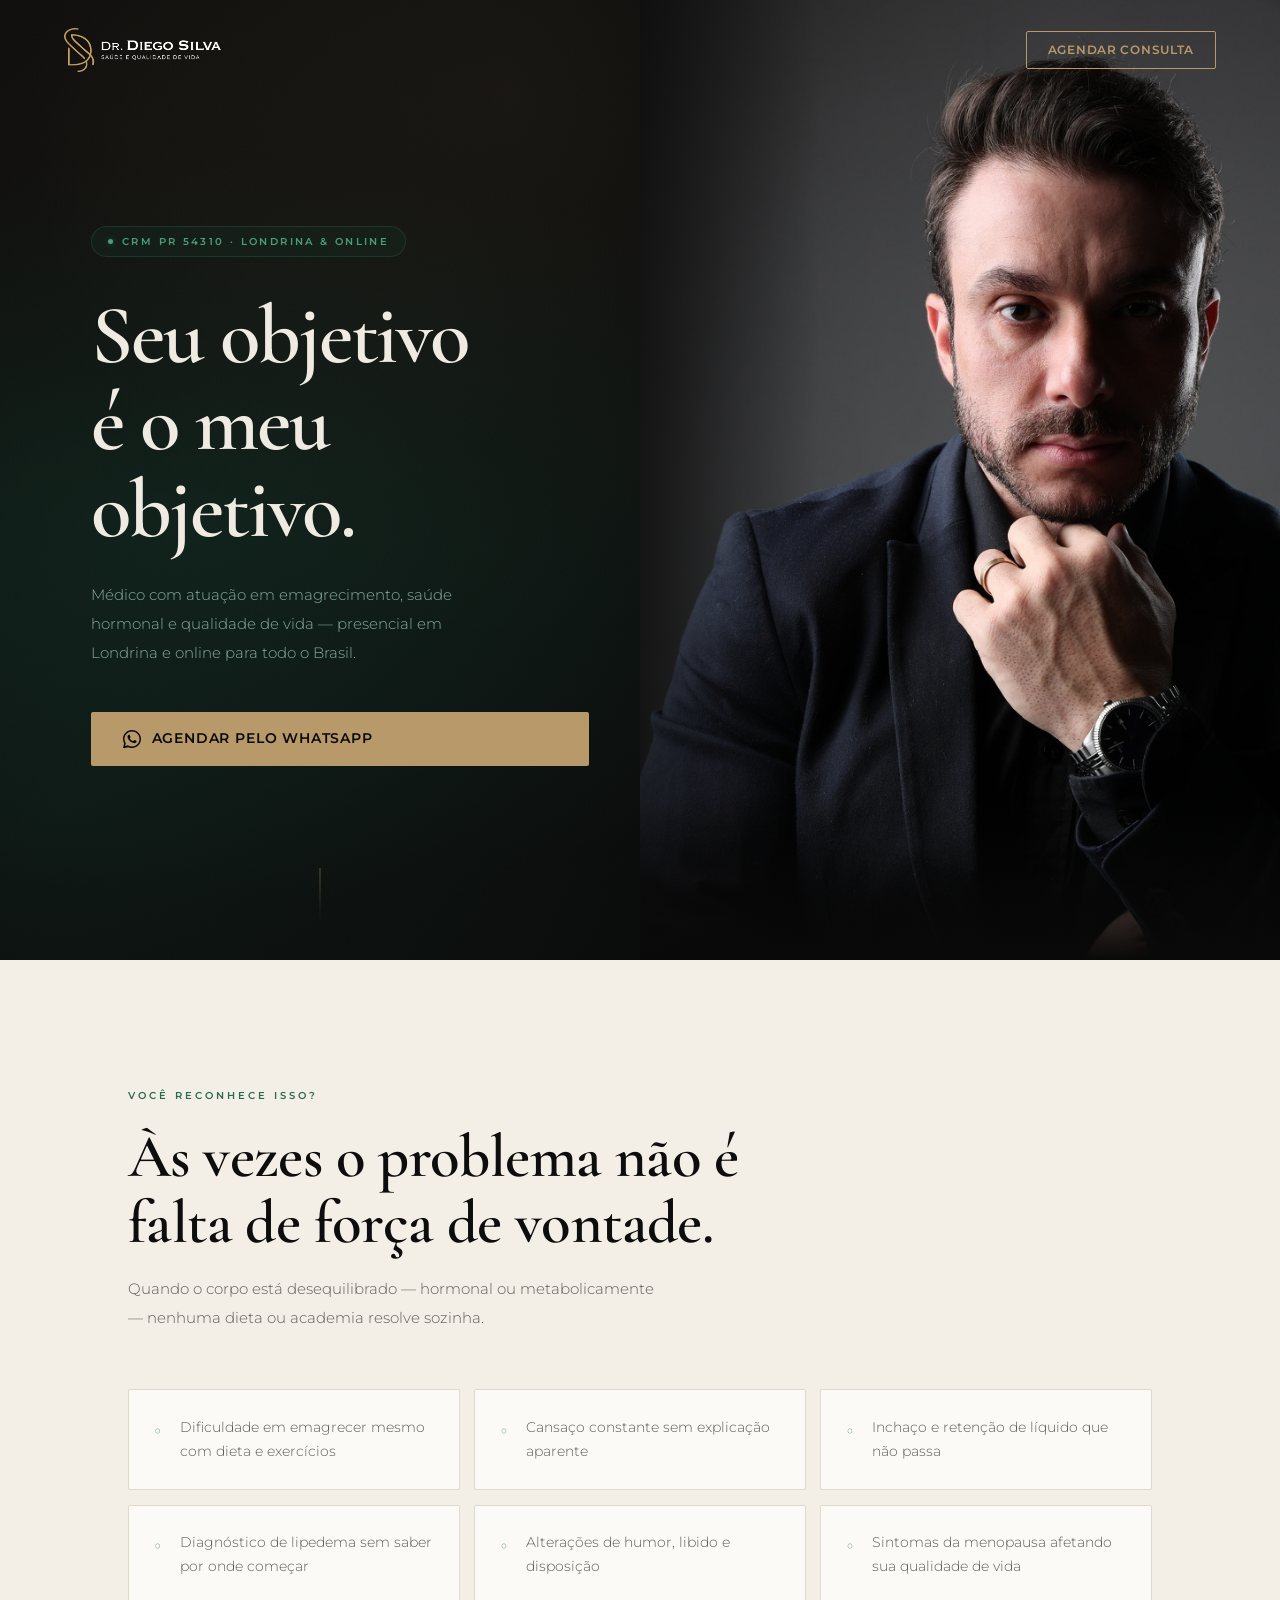
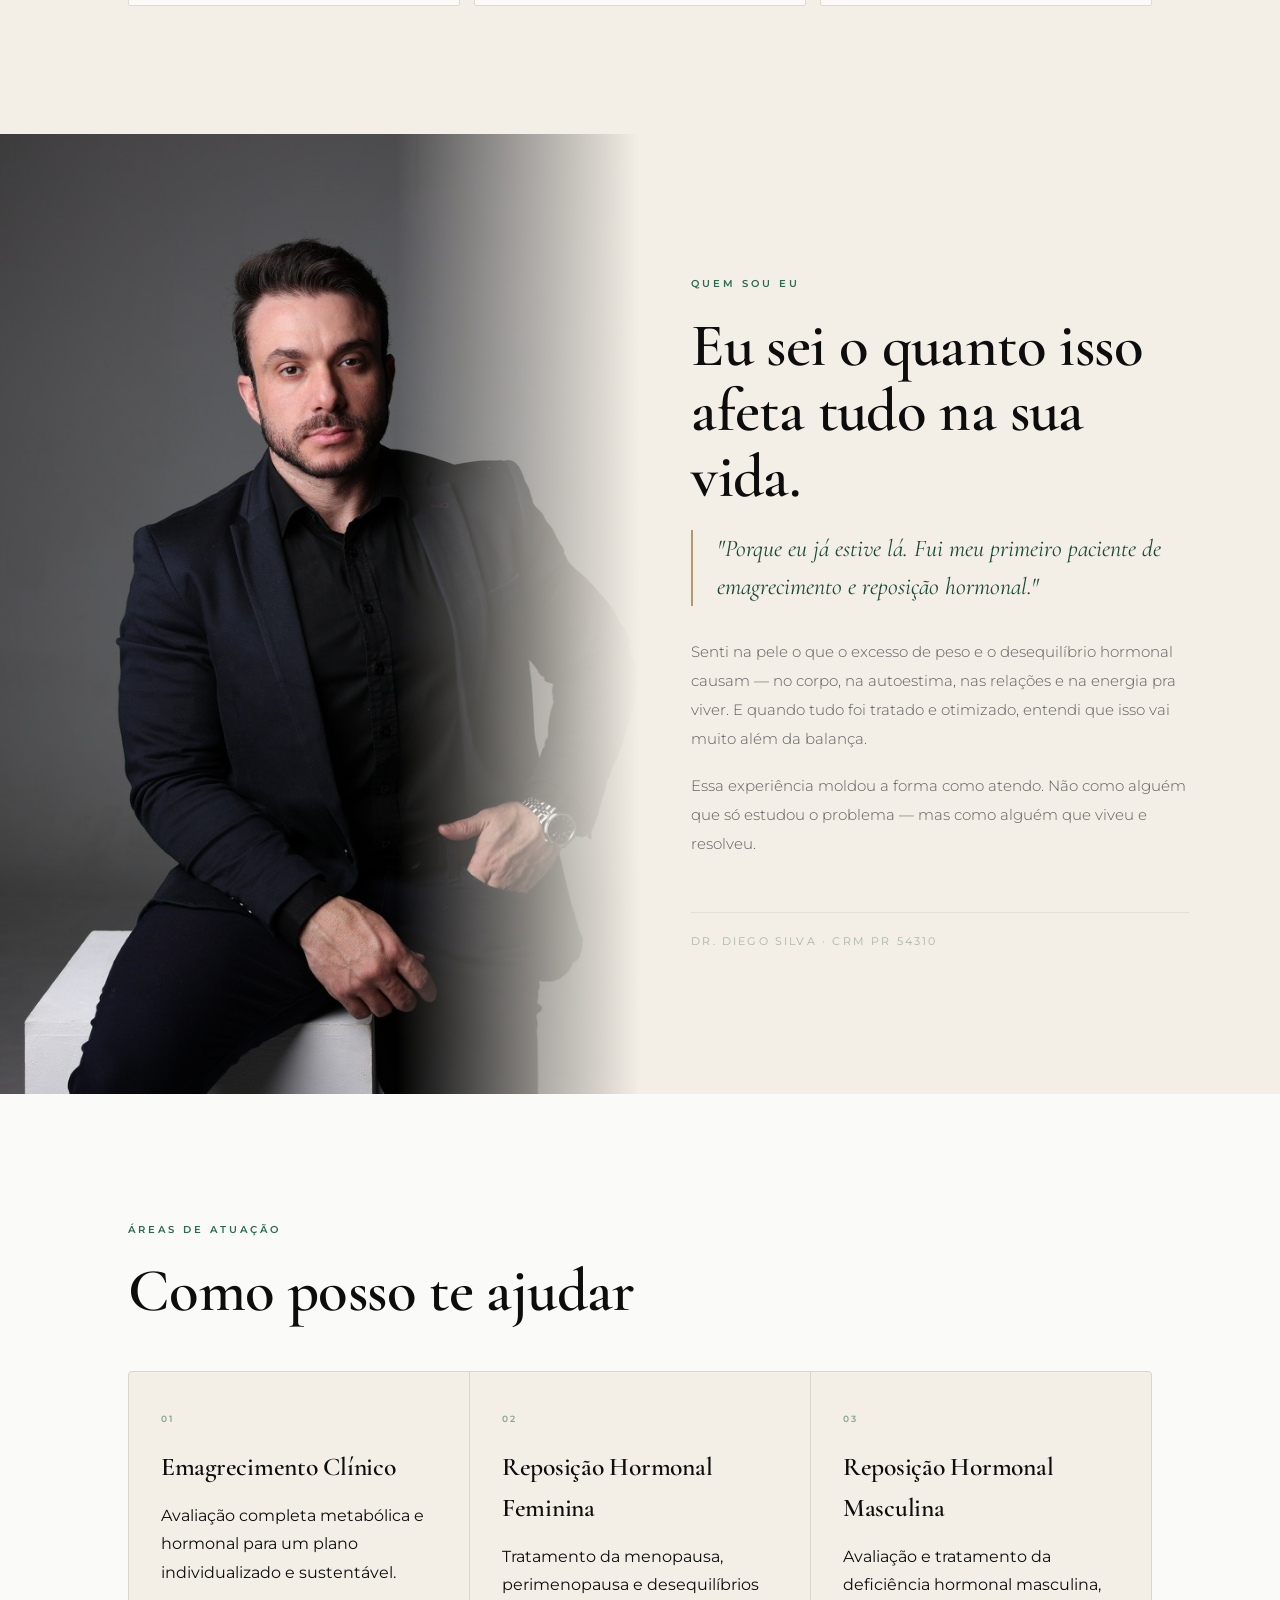
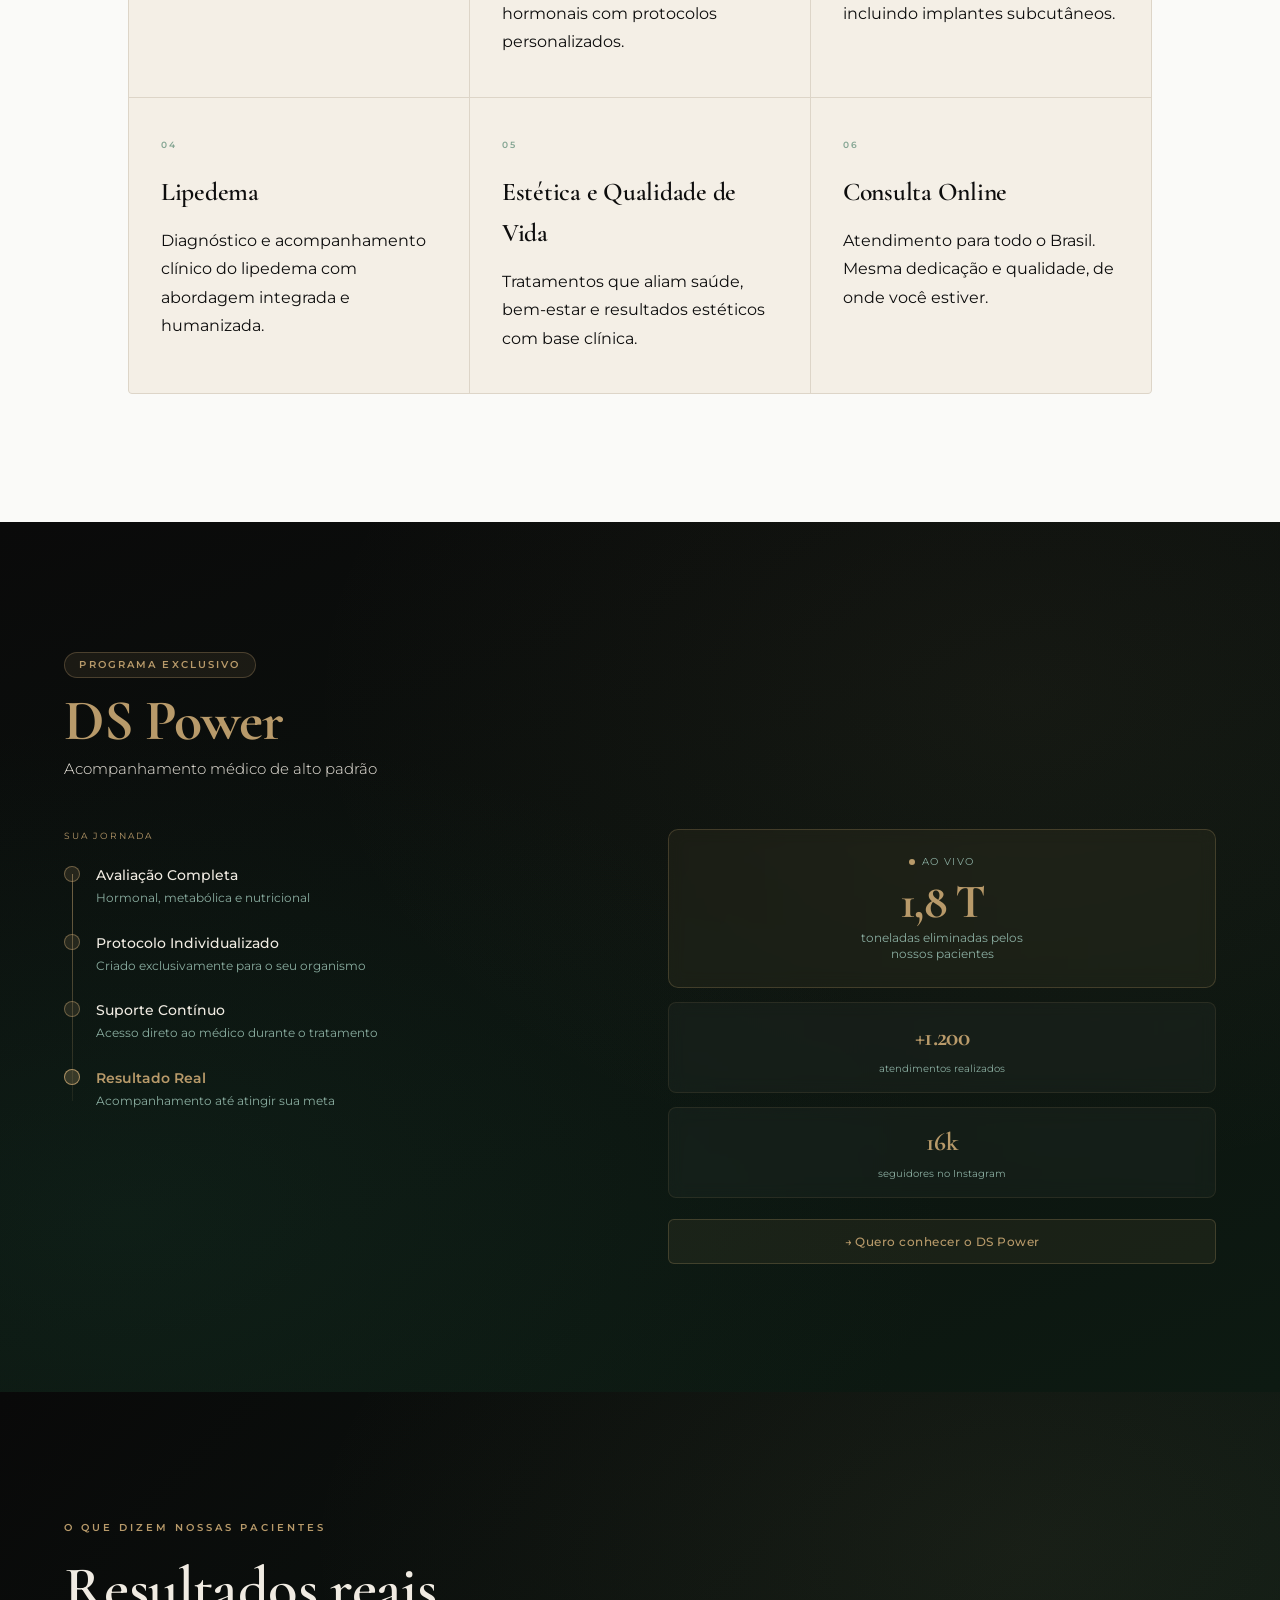
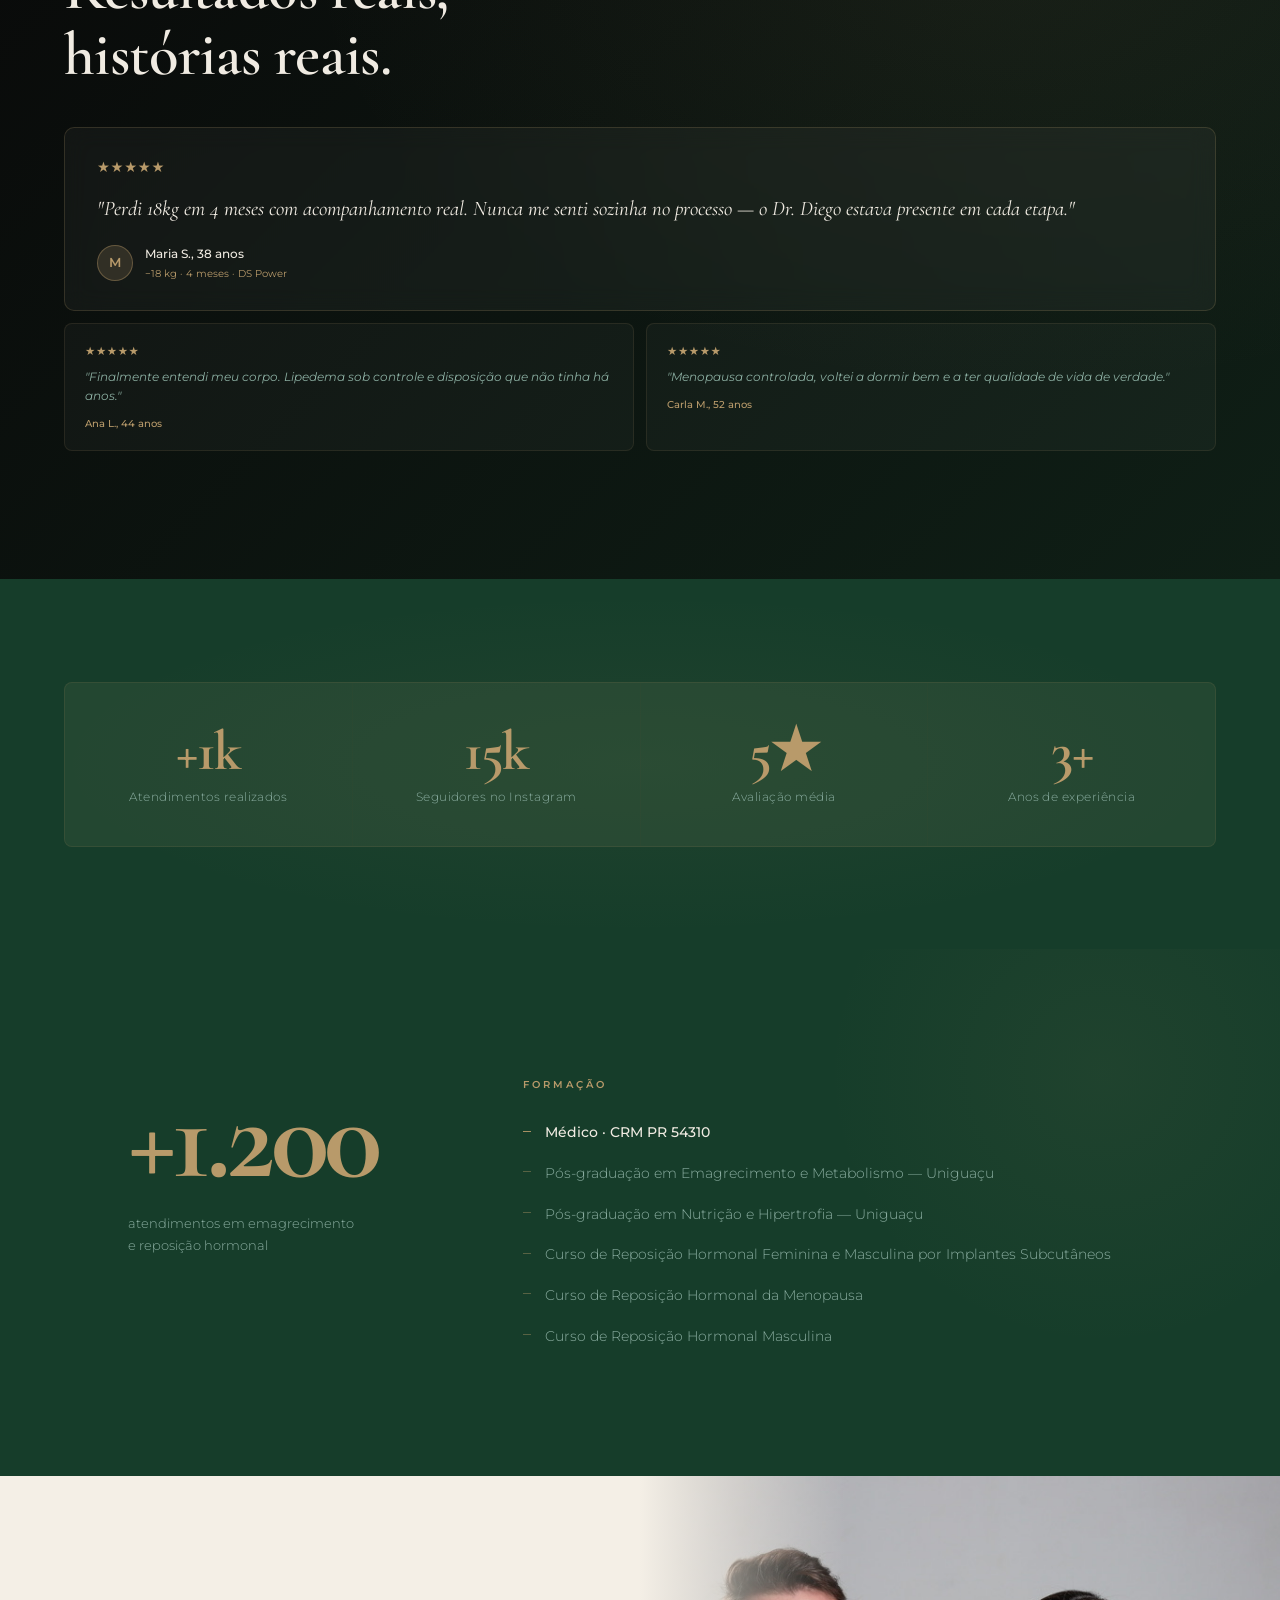
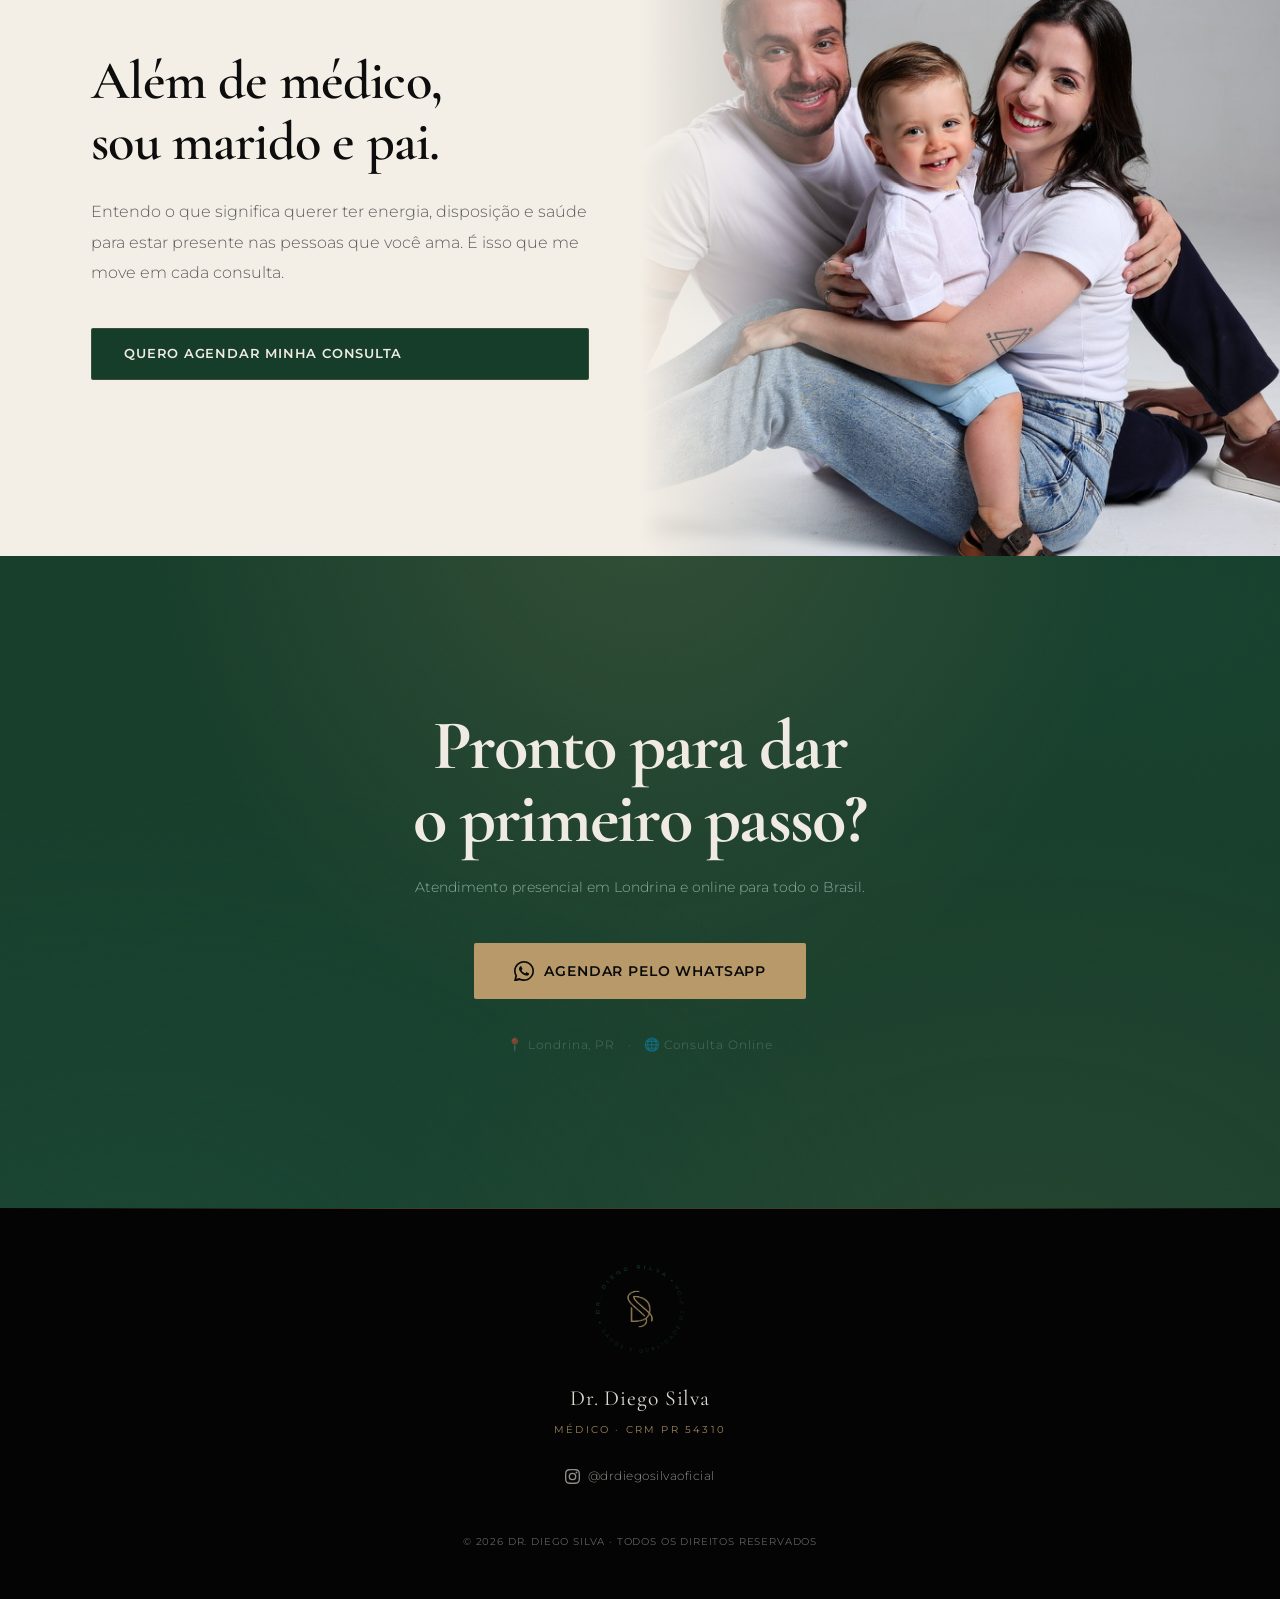
==== commit 76932118: "fix(counters): toneladas no lugar de kg, anos de experiência +3 - Contador ao vivo: kg → toneladas (" ====
--- a/index.html
+++ b/index.html
@@ -205,7 +205,7 @@
                 ao vivo
               </div>
               <div class="dspower__kg-number" id="kg-counter">—</div>
-              <div class="dspower__kg-label">kg eliminados pelos<br />nossos pacientes</div>
+              <div class="dspower__kg-label">toneladas eliminadas pelos<br />nossos pacientes</div>
             </div>
             <div class="dspower__stat">
               <div class="dspower__stat-number">+1.200</div>
@@ -279,7 +279,7 @@
           <span class="numeros__label">Avaliação média</span>
         </div>
         <div class="numeros__item reveal reveal-d3">
-          <span class="numeros__value" data-count="7" data-suffix="+">7+</span>
+          <span class="numeros__value" data-count="3" data-suffix="+">3+</span>
           <span class="numeros__label">Anos de experiência</span>
         </div>
       </div>
@@ -386,20 +386,21 @@
       });
     });
 
-    // --- CONTADOR KG AO VIVO ---
-    function formatKg(value) {
-      return value.toLocaleString('pt-BR', { minimumFractionDigits: 0, maximumFractionDigits: 1 }) + ' kg';
+    // --- CONTADOR TONELADAS AO VIVO ---
+    function formatTon(kg) {
+      const t = kg / 1000;
+      return t.toLocaleString('pt-BR', { minimumFractionDigits: 1, maximumFractionDigits: 1 }) + ' T';
     }
 
-    function animateKgCounter(el, target) {
+    function animateKgCounter(el, targetKg) {
       const duration = 1800;
       const start = performance.now();
       function step(now) {
         const progress = Math.min((now - start) / duration, 1);
         const ease = 1 - Math.pow(1 - progress, 3); // easeOutCubic
-        el.textContent = formatKg(Math.round(target * ease * 10) / 10);
+        el.textContent = formatTon(Math.round(targetKg * ease));
         if (progress < 1) requestAnimationFrame(step);
-        else el.textContent = formatKg(target);
+        else el.textContent = formatTon(targetKg);
       }
       requestAnimationFrame(step);
     }
@@ -417,7 +418,7 @@
         animateKgCounter(el, totalLostKg);
       } catch {
         // fallback estático enquanto API não está disponível
-        el.textContent = '1.847 kg';
+        el.textContent = '1,8 T';
       }
     }
 
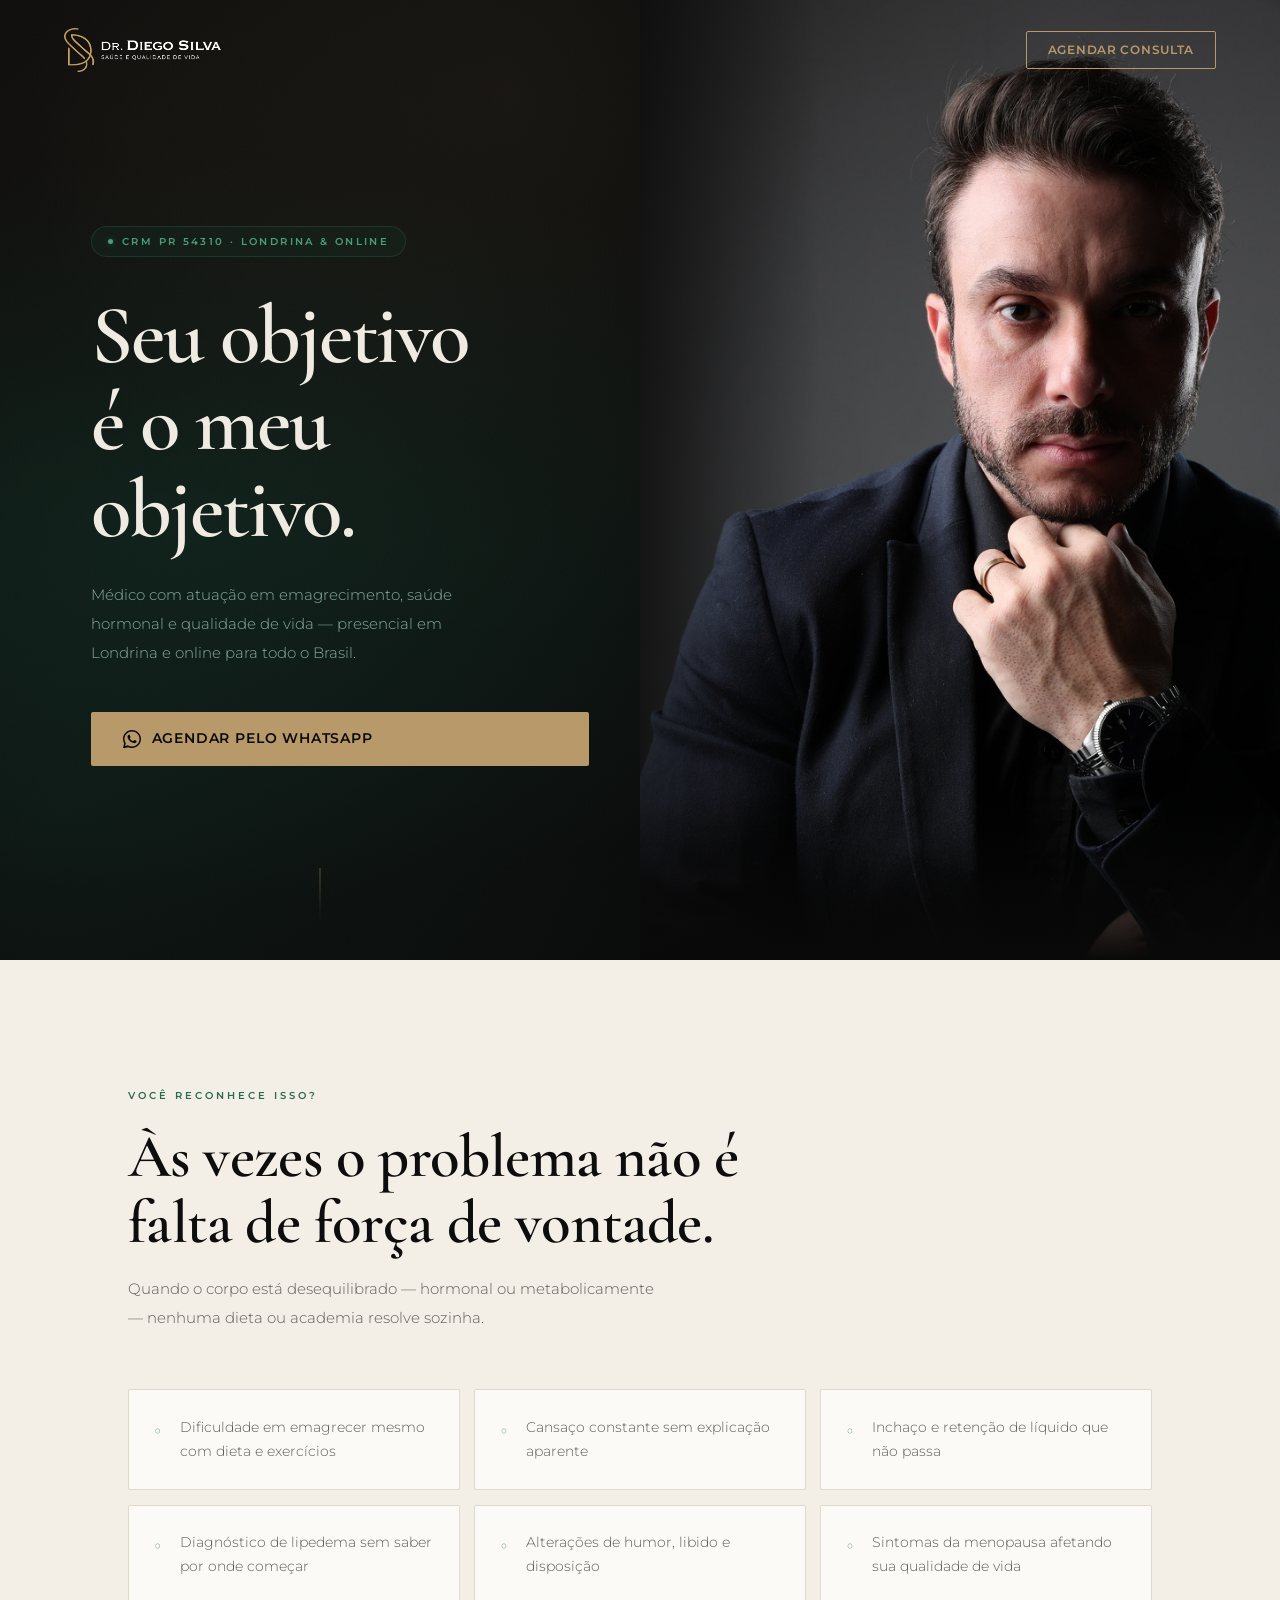
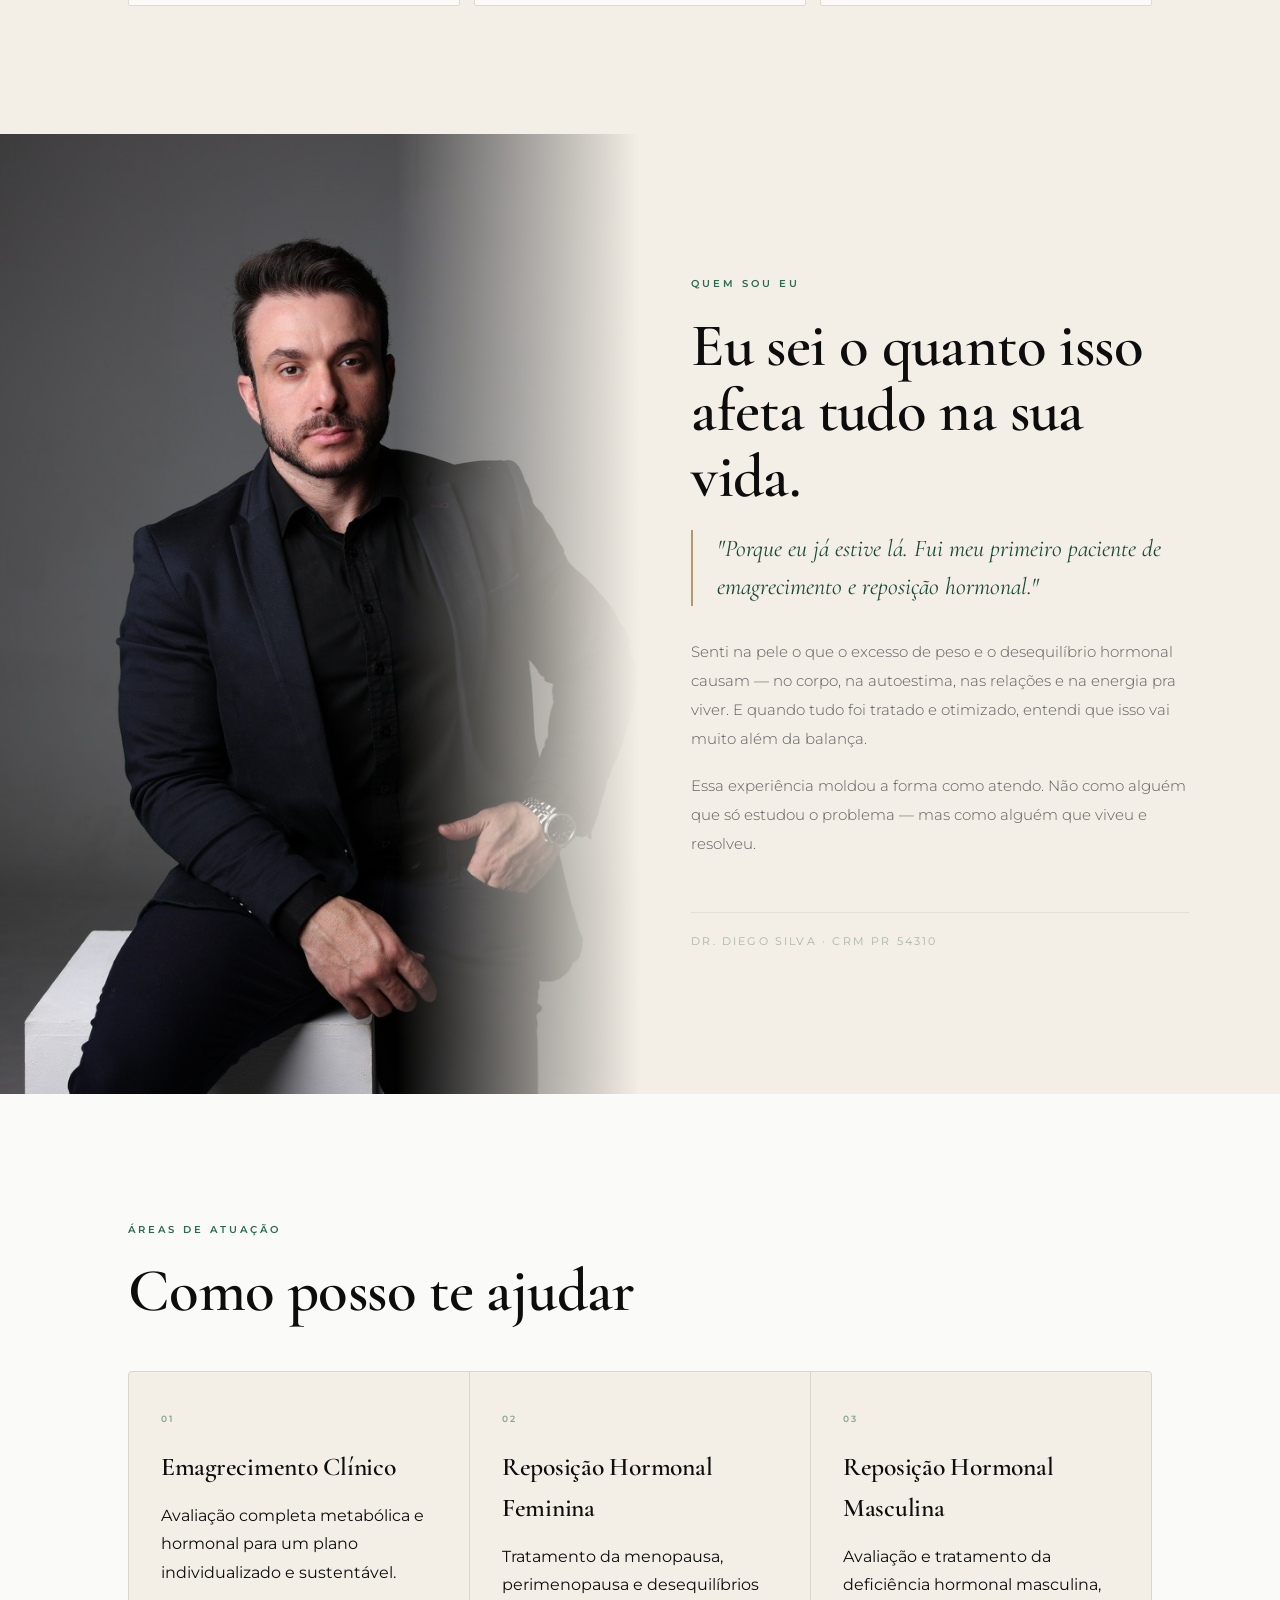
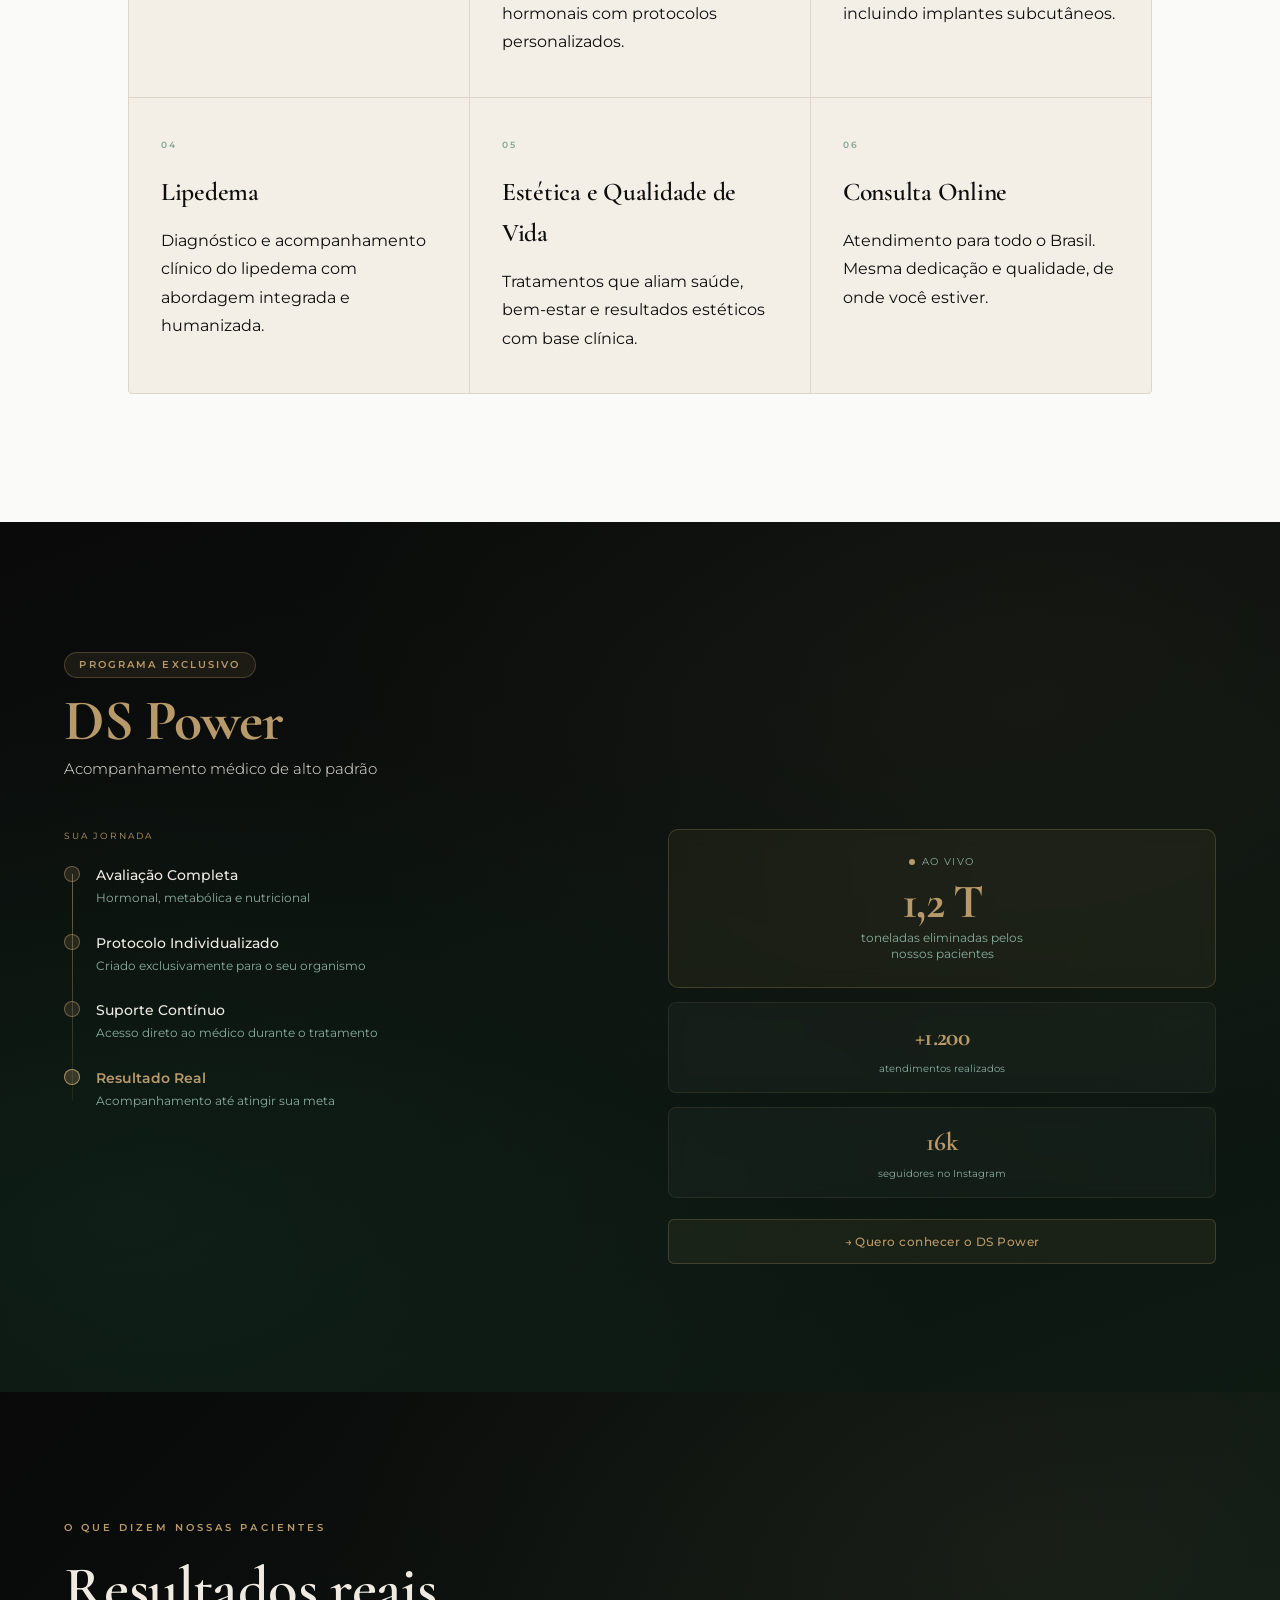
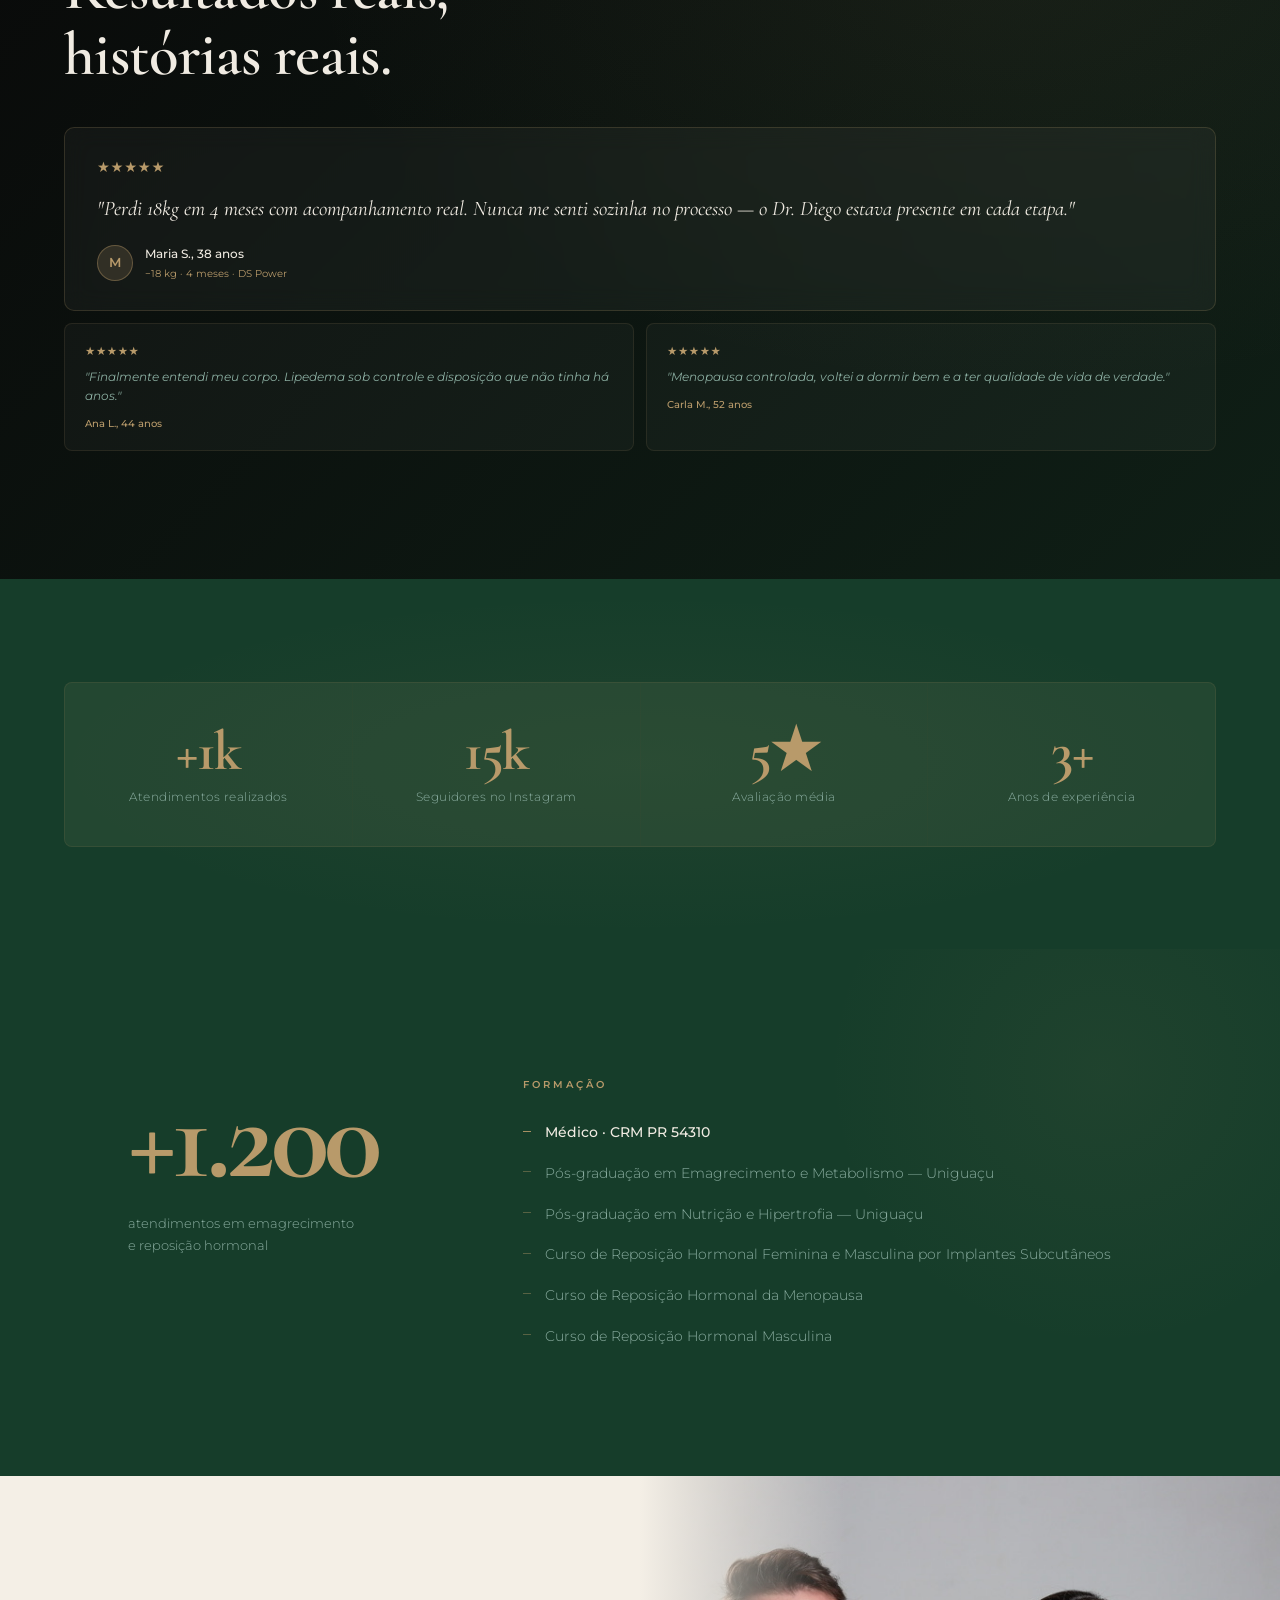
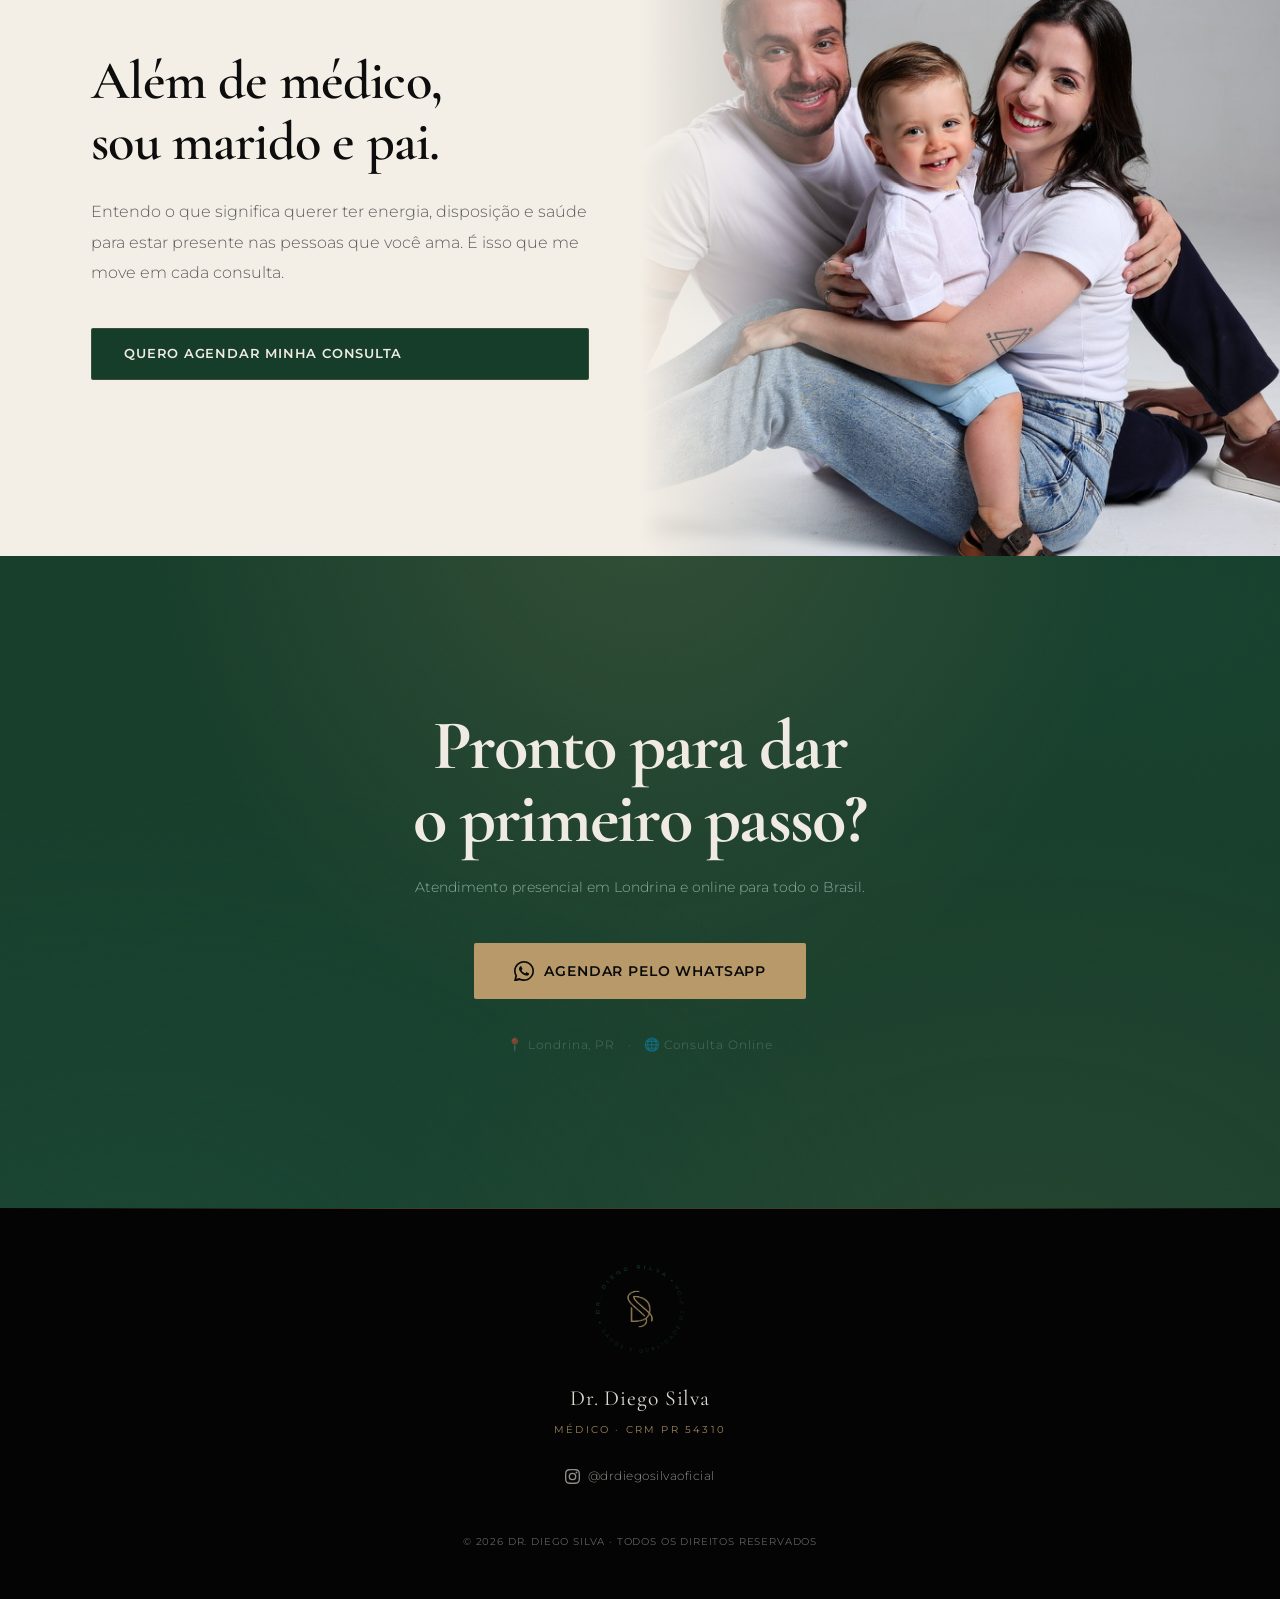
==== commit 0bc315b2: "fix(counter): fallback real 1,2 T (era 1,8 T inventado)" ====
--- a/index.html
+++ b/index.html
@@ -418,7 +418,7 @@
         animateKgCounter(el, totalLostKg);
       } catch {
         // fallback estático enquanto API não está disponível
-        el.textContent = '1,8 T';
+        el.textContent = '1,2 T';
       }
     }
 
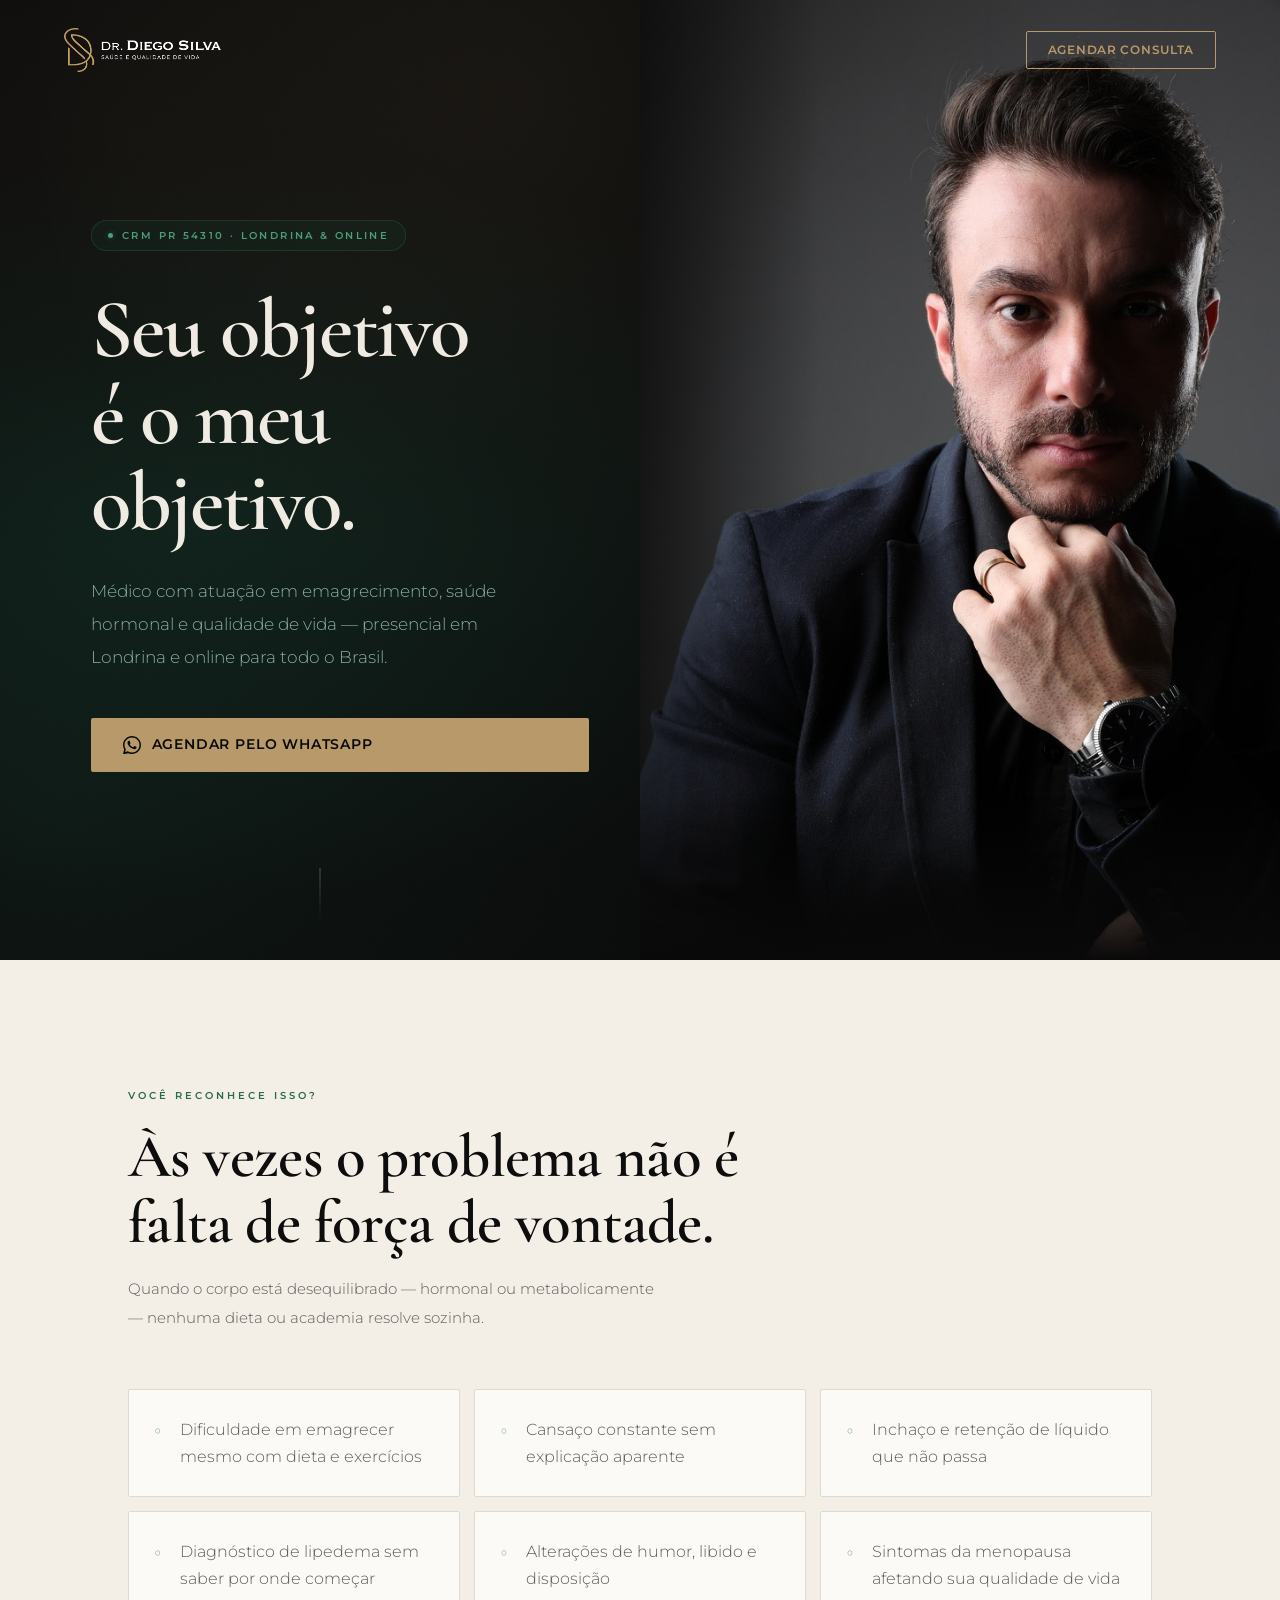
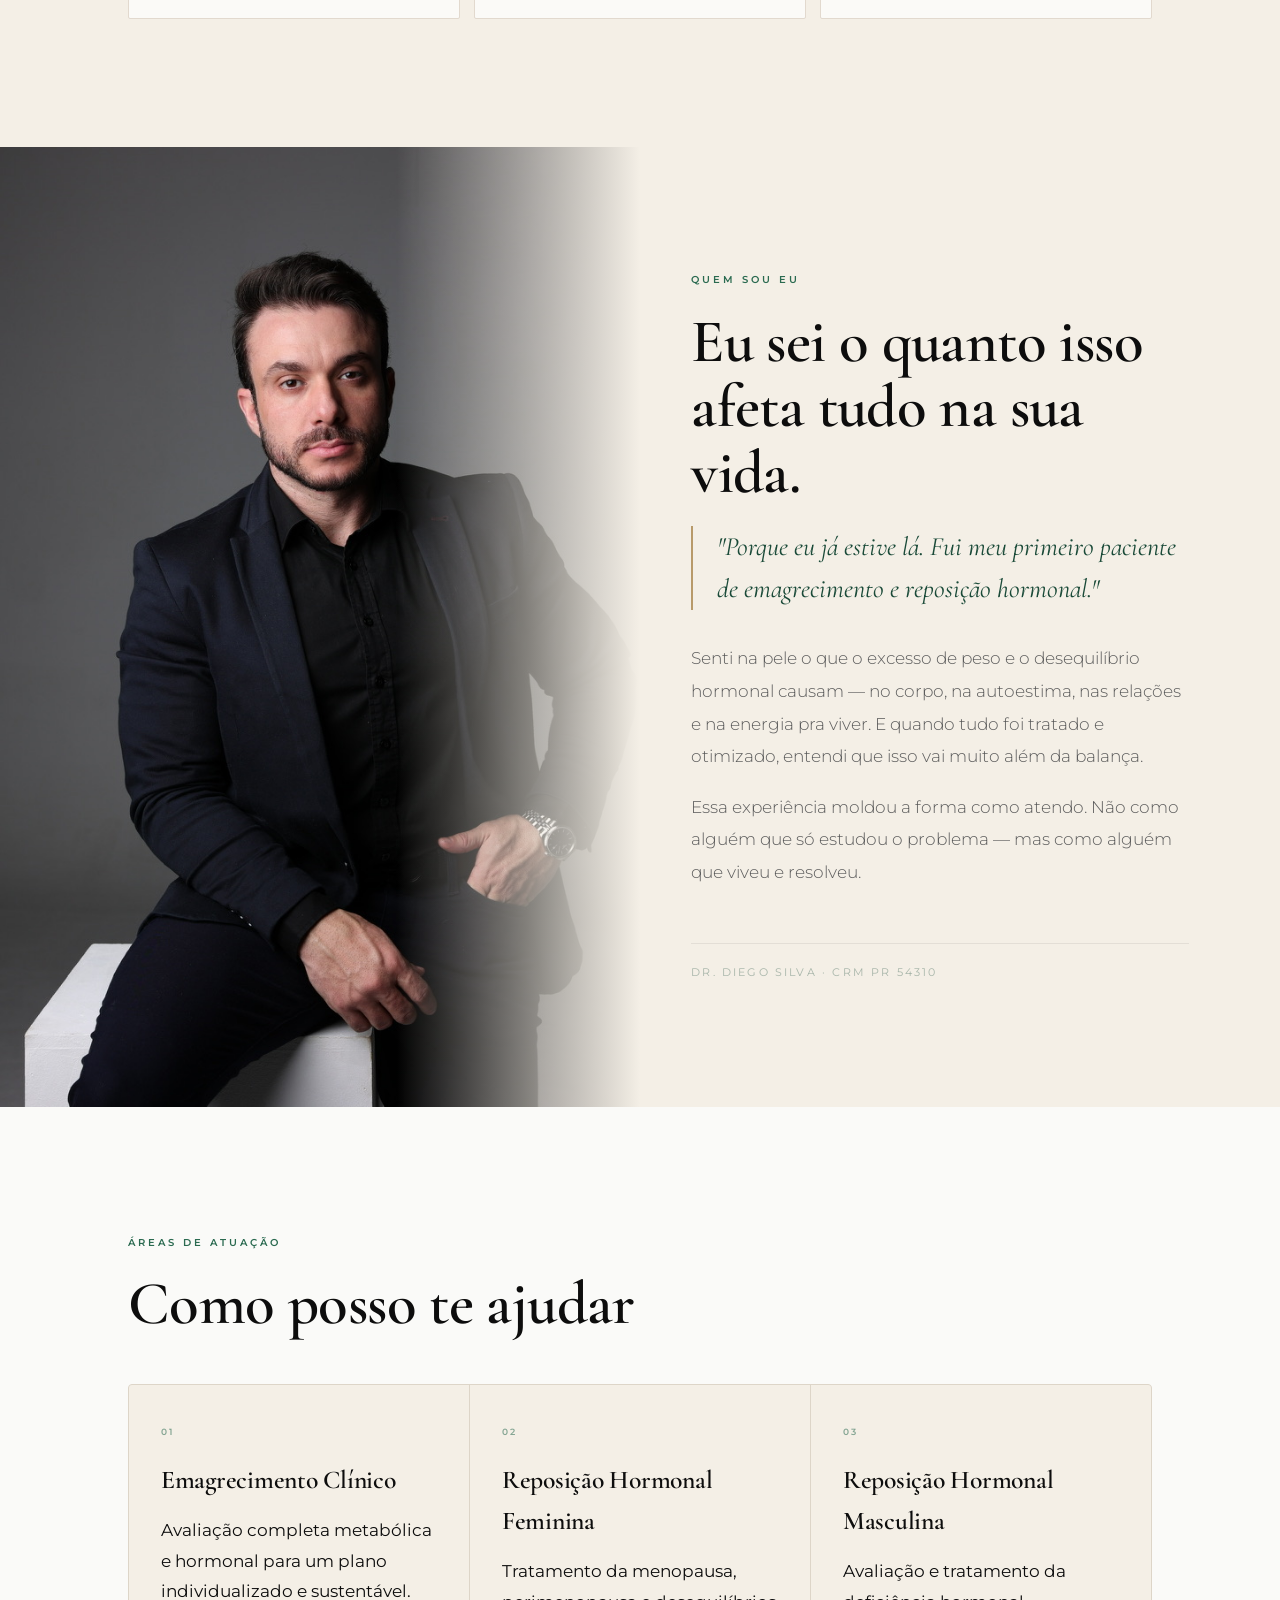
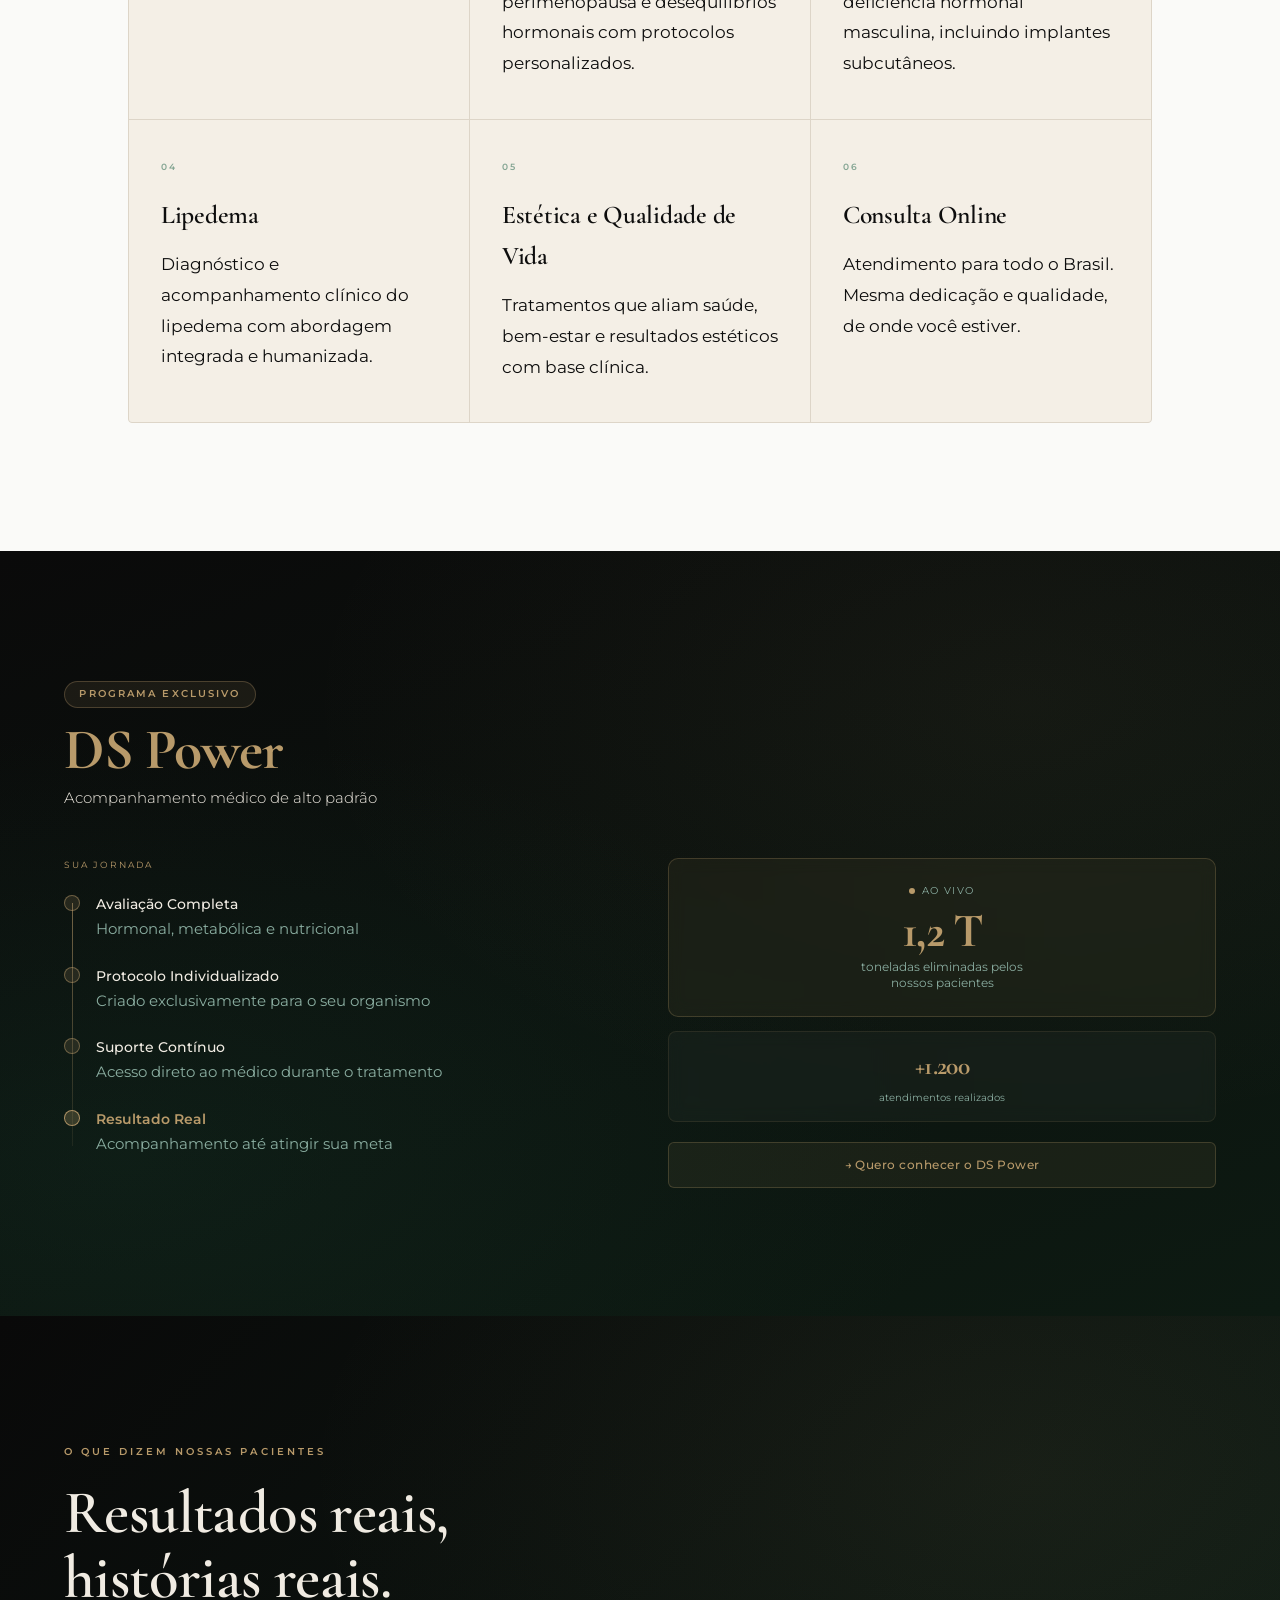
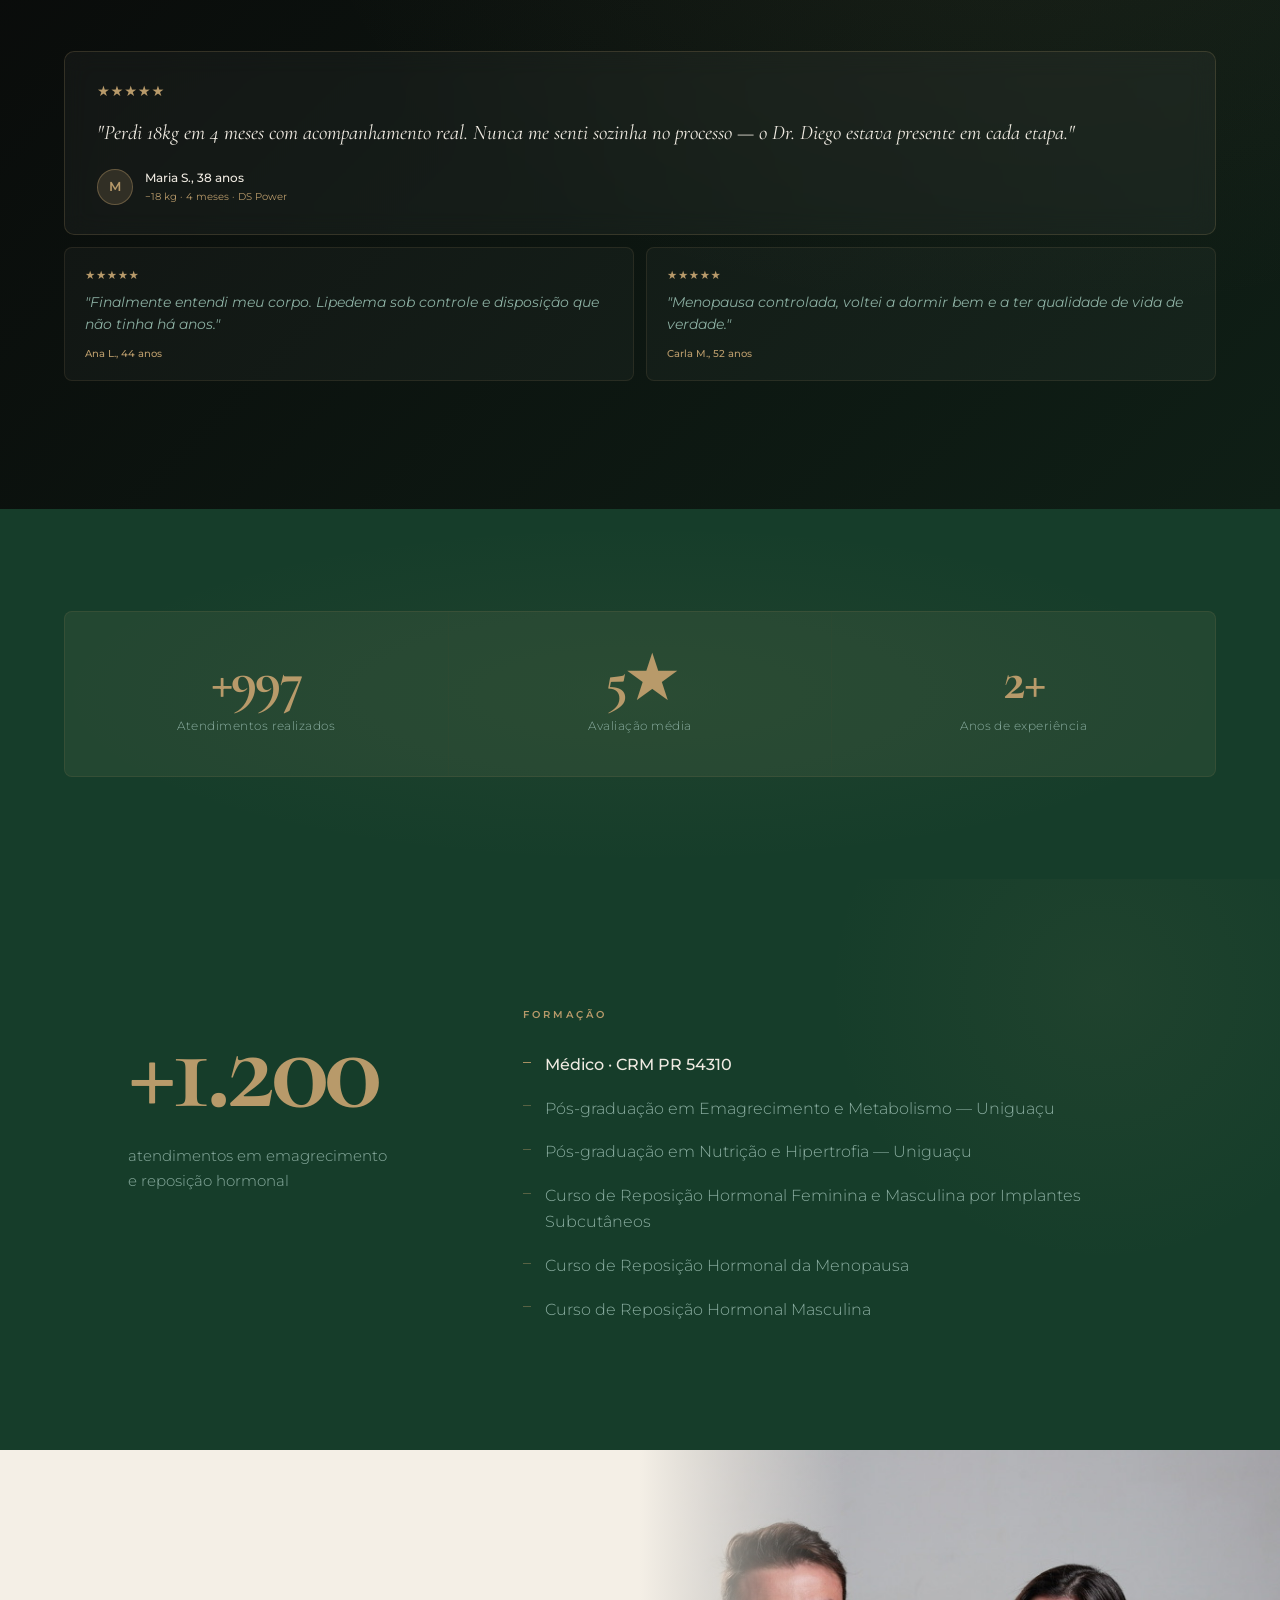
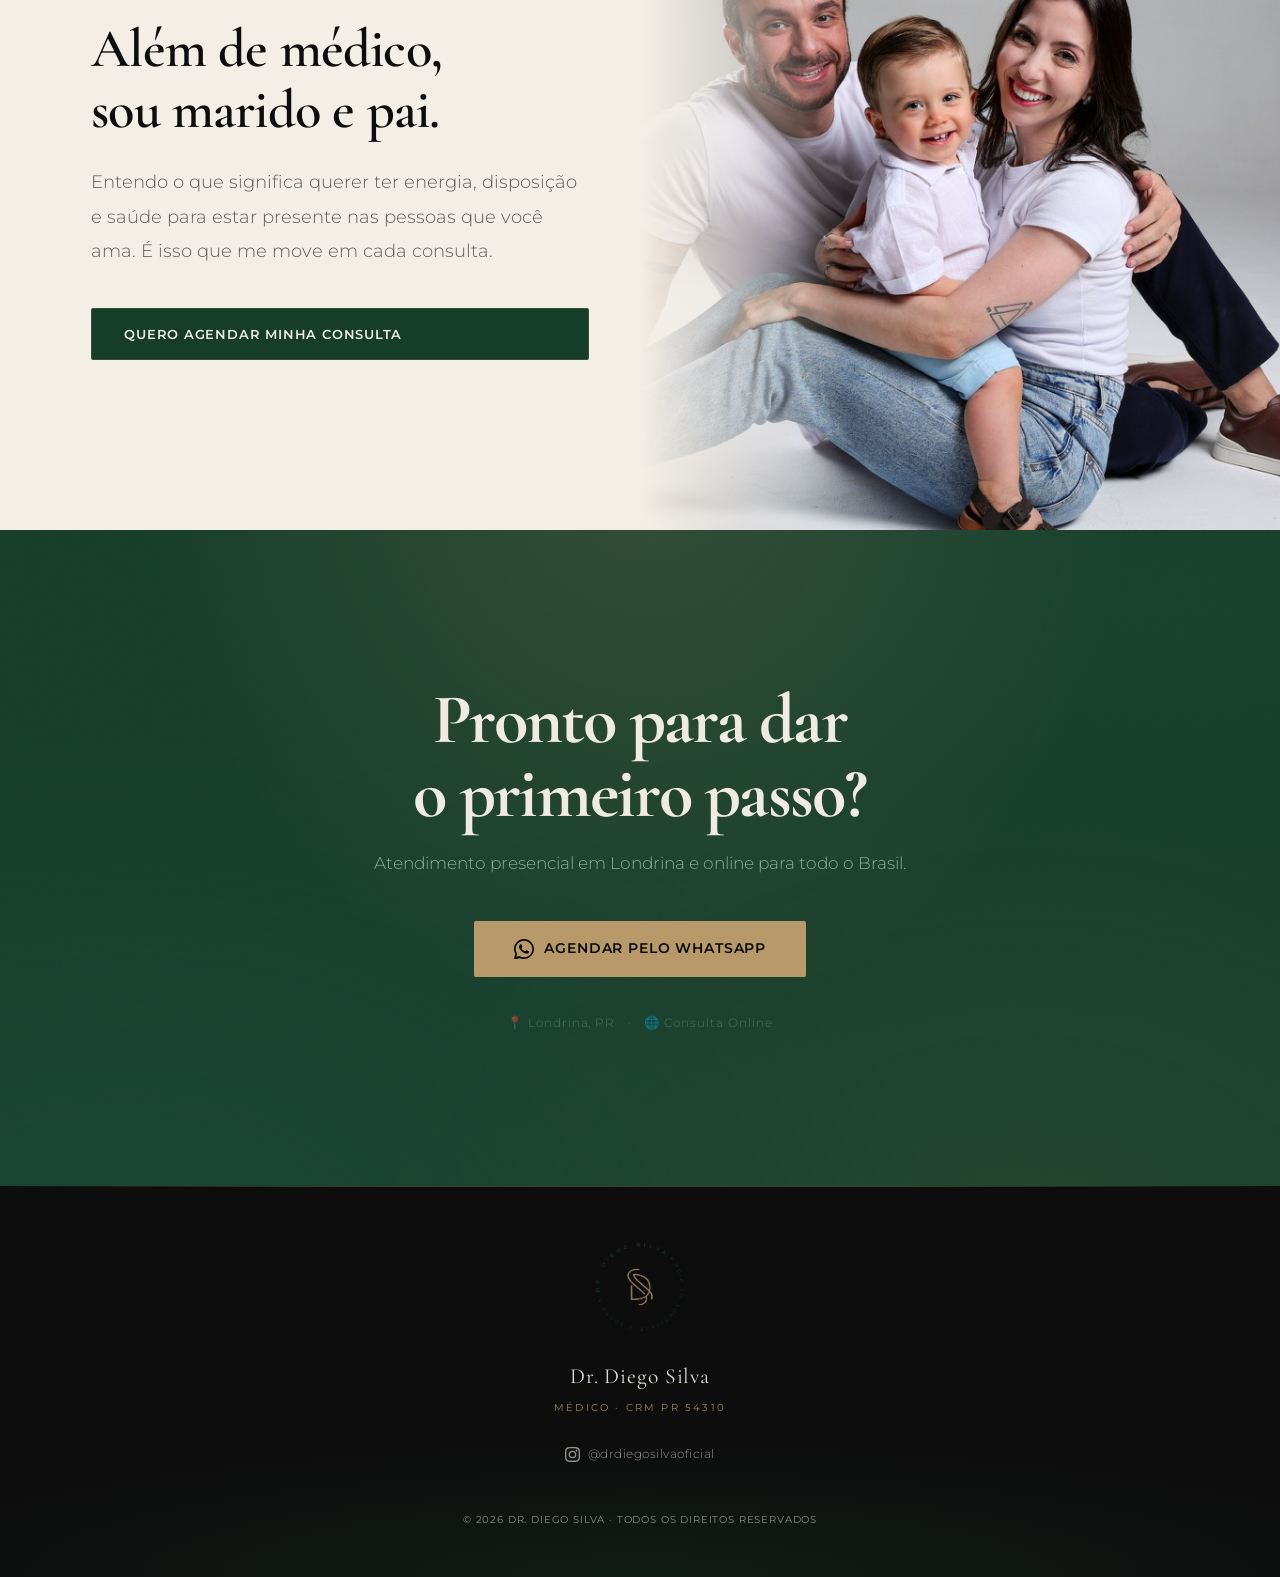
==== commit 61355c5e: "fix(layout): remove instagram, aumenta corpo do texto, clareia rodapé - Remove 16k seguidores do Ins" ====
--- a/index.html
+++ b/index.html
@@ -211,10 +211,6 @@
               <div class="dspower__stat-number">+1.200</div>
               <div class="dspower__stat-label">atendimentos realizados</div>
             </div>
-            <div class="dspower__stat">
-              <div class="dspower__stat-number">16k</div>
-              <div class="dspower__stat-label">seguidores no Instagram</div>
-            </div>
             <a href="https://wa.me/5543988432662?text=Olá%2C%20gostaria%20de%20conhecer%20o%20DS%20Power" target="_blank" rel="noopener" class="dspower__cta">
               → Quero conhecer o DS Power
             </a>
@@ -271,10 +267,6 @@
           <span class="numeros__label">Atendimentos realizados</span>
         </div>
         <div class="numeros__item reveal reveal-d1">
-          <span class="numeros__value" data-count="16000" data-suffix="k">16k</span>
-          <span class="numeros__label">Seguidores no Instagram</span>
-        </div>
-        <div class="numeros__item reveal reveal-d2">
           <span class="numeros__value">5★</span>
           <span class="numeros__label">Avaliação média</span>
         </div>
--- a/css/style.css
+++ b/css/style.css
@@ -289,12 +289,12 @@
 }
 
 .hero__sub {
-  font-size: 0.93rem;
+  font-size: 1.06rem;
   font-weight: 300;
   color: var(--text-muted-light);
   line-height: 1.95;
   margin-bottom: 2.75rem;
-  max-width: 400px;
+  max-width: 420px;
 }
 
 .hero__btn { font-size: 0.85rem; padding: 1rem 2rem; }
@@ -362,7 +362,7 @@
   opacity: 0.65;
 }
 .dores__item p {
-  font-size: 0.88rem;
+  font-size: 1rem;
   font-weight: 300;
   color: var(--text-muted-dark);
   line-height: 1.7;
@@ -424,7 +424,7 @@
 .sobre__destaque {
   font-family: var(--font-heading);
   font-style: italic;
-  font-size: clamp(1.2rem, 2.2vw, 1.5rem);
+  font-size: clamp(1.35rem, 2.4vw, 1.65rem);
   color: var(--bg-green-mid);
   border-left: 2px solid var(--gold);
   padding-left: 1.5rem;
@@ -432,7 +432,7 @@
   line-height: 1.6;
 }
 .sobre__text {
-  font-size: 0.93rem;
+  font-size: 1.05rem;
   font-weight: 300;
   color: var(--text-muted-dark);
   line-height: 1.95;
@@ -508,7 +508,7 @@
   color: var(--text-dark);
 }
 .servicos__card p {
-  font-size: 1rem;
+  font-size: 1.08rem;
   font-weight: 400;
   color: var(--text-dark);
   line-height: 1.78;
@@ -552,7 +552,7 @@
 }
 .formacao__count-label {
   display: block;
-  font-size: 0.83rem;
+  font-size: 0.96rem;
   font-weight: 300;
   color: var(--text-muted-light);
   margin-top: 0.9rem;
@@ -565,7 +565,7 @@
   gap: 1.1rem;
 }
 .formacao__items li {
-  font-size: 0.9rem;
+  font-size: 1.02rem;
   font-weight: 300;
   color: var(--text-muted-light);
   padding-left: 1.4rem;
@@ -643,7 +643,7 @@
   margin-bottom: 1.5rem;
 }
 .familia__text {
-  font-size: 0.97rem;
+  font-size: 1.1rem;
   font-weight: 300;
   color: var(--text-muted-dark);
   line-height: 1.95;
@@ -693,7 +693,7 @@
 }
 .cta-final__sub {
   color: var(--text-muted-light);
-  font-size: 0.9rem;
+  font-size: 1.05rem;
   font-weight: 300;
   margin-bottom: 2.75rem;
 }
@@ -713,7 +713,8 @@
    FOOTER — emblema circular + layout vertical premium
    ============================================================ */
 .footer {
-  background: #040404;
+  background: #0d0d0d;
+  background-image: radial-gradient(ellipse 90% 50% at 50% 100%, rgba(26,56,38,0.35) 0%, transparent 70%);
   padding: 0 0 3rem;
 }
 .footer__inner {
@@ -782,8 +783,8 @@
 .footer__social:hover { color: var(--gold); }
 
 .footer__copy {
-  font-size: 0.65rem;           /* era 0.6rem — levemente maior */
-  color: rgba(240, 235, 226, 0.4); /* creme suave — decorativo mas legível */
+  font-size: 0.65rem;
+  color: rgba(240, 235, 226, 0.55); /* creme — mais legível no fundo escuro */
   letter-spacing: 0.08em;
   text-transform: uppercase;
 }
@@ -904,8 +905,8 @@
 }
 .dspower__step-desc {
   color: var(--text-muted-light);
-  font-size: 0.78rem;
-  line-height: 1.5;
+  font-size: 0.92rem;
+  line-height: 1.55;
 }
 
 /* Contador + stats */
@@ -1108,7 +1109,7 @@
 }
 .depoimentos__mini-quote {
   color: var(--text-muted-light);
-  font-size: 0.78rem;
+  font-size: 0.9rem;
   font-style: italic;
   line-height: 1.5;
   margin-bottom: 0.65rem;
@@ -1144,7 +1145,7 @@
 }
 .numeros__grid {
   display: grid;
-  grid-template-columns: repeat(4, 1fr);
+  grid-template-columns: repeat(3, 1fr);
   gap: 1px;
   background: rgba(184,154,106,0.1);
   border: 1px solid rgba(184,154,106,0.1);
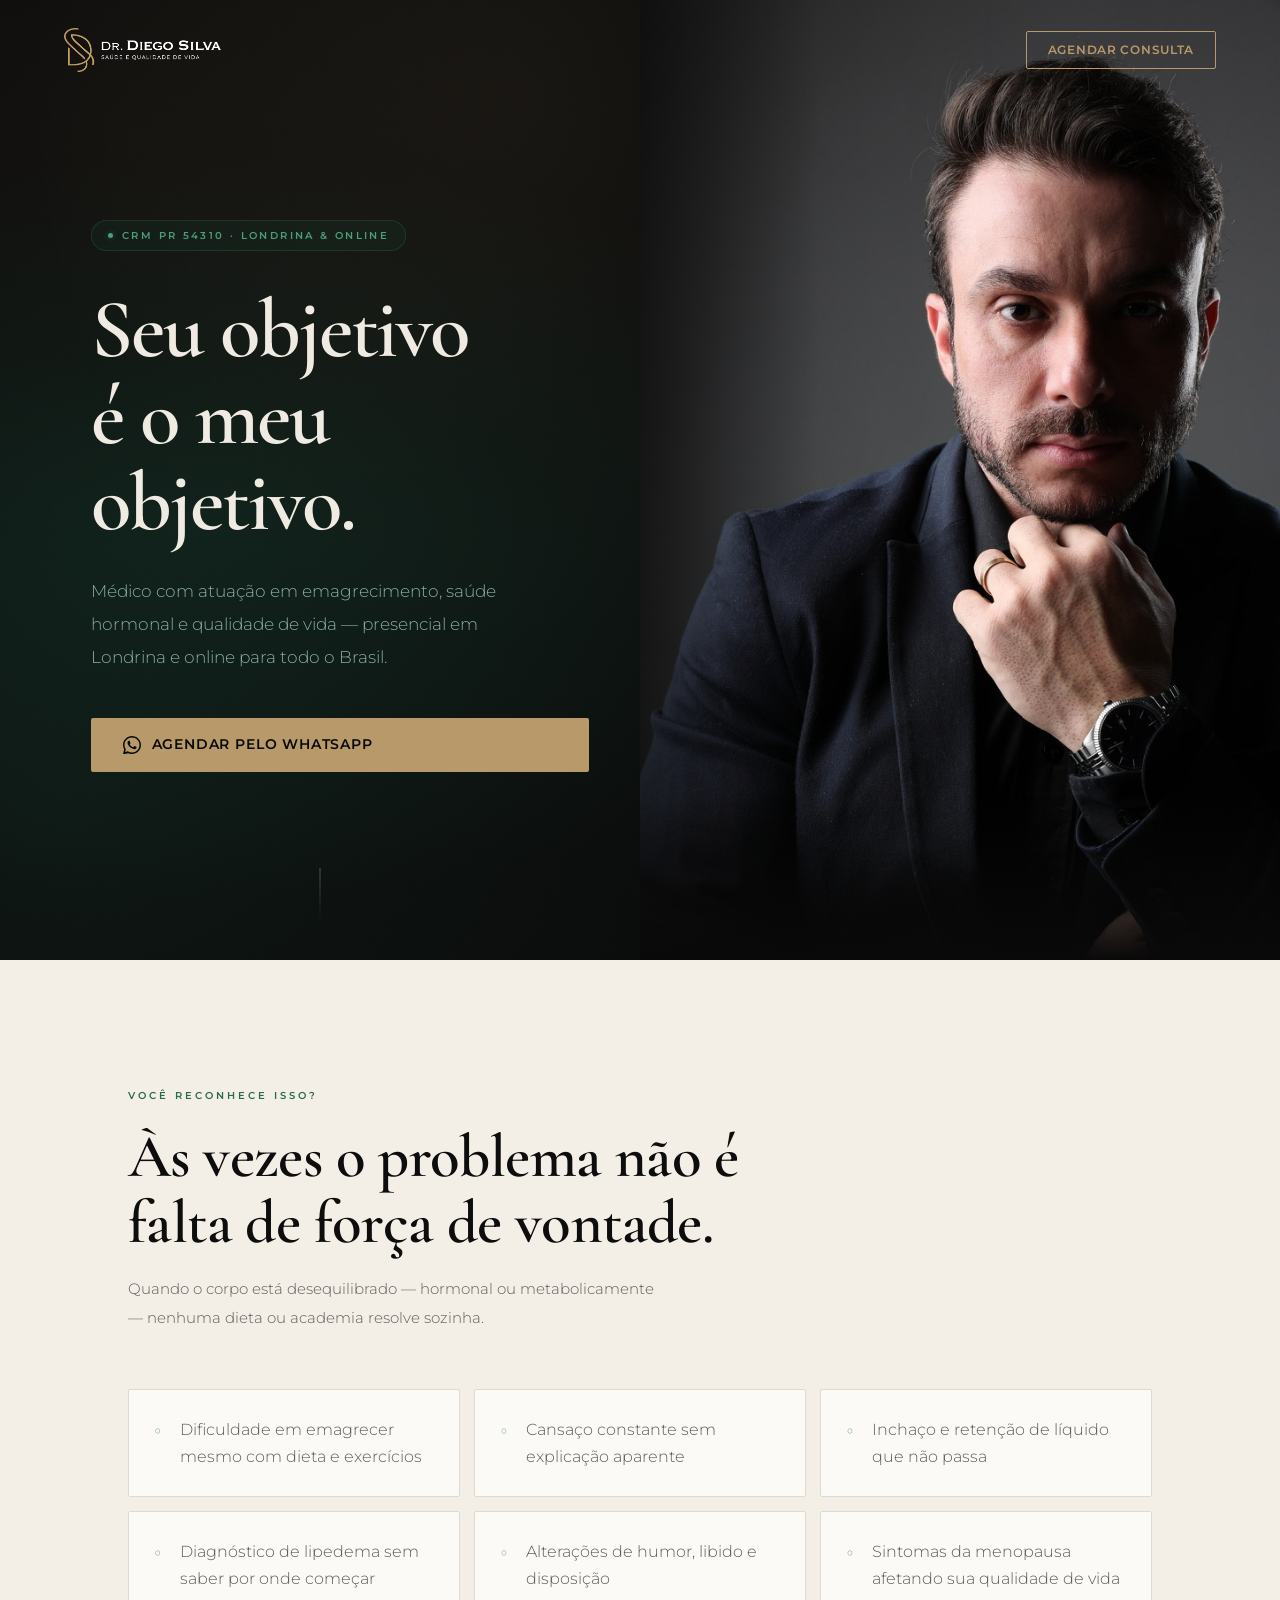
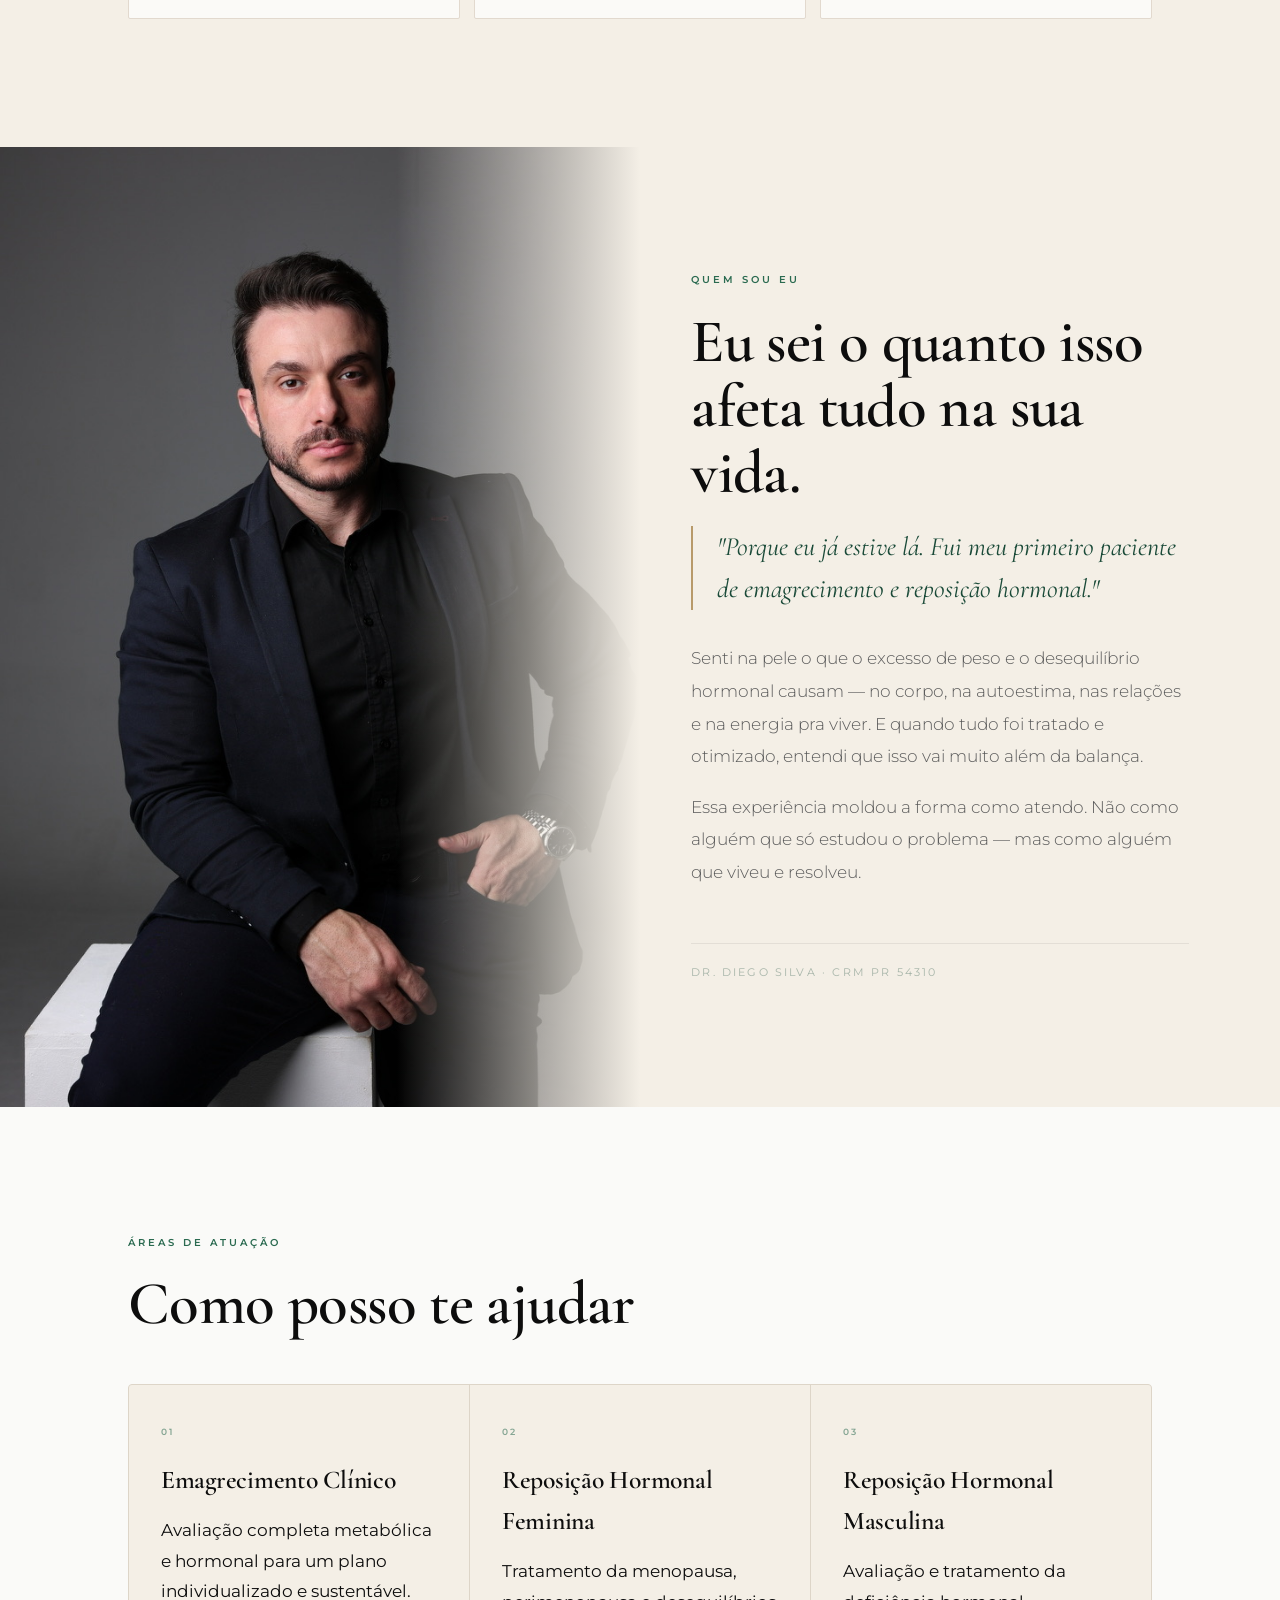
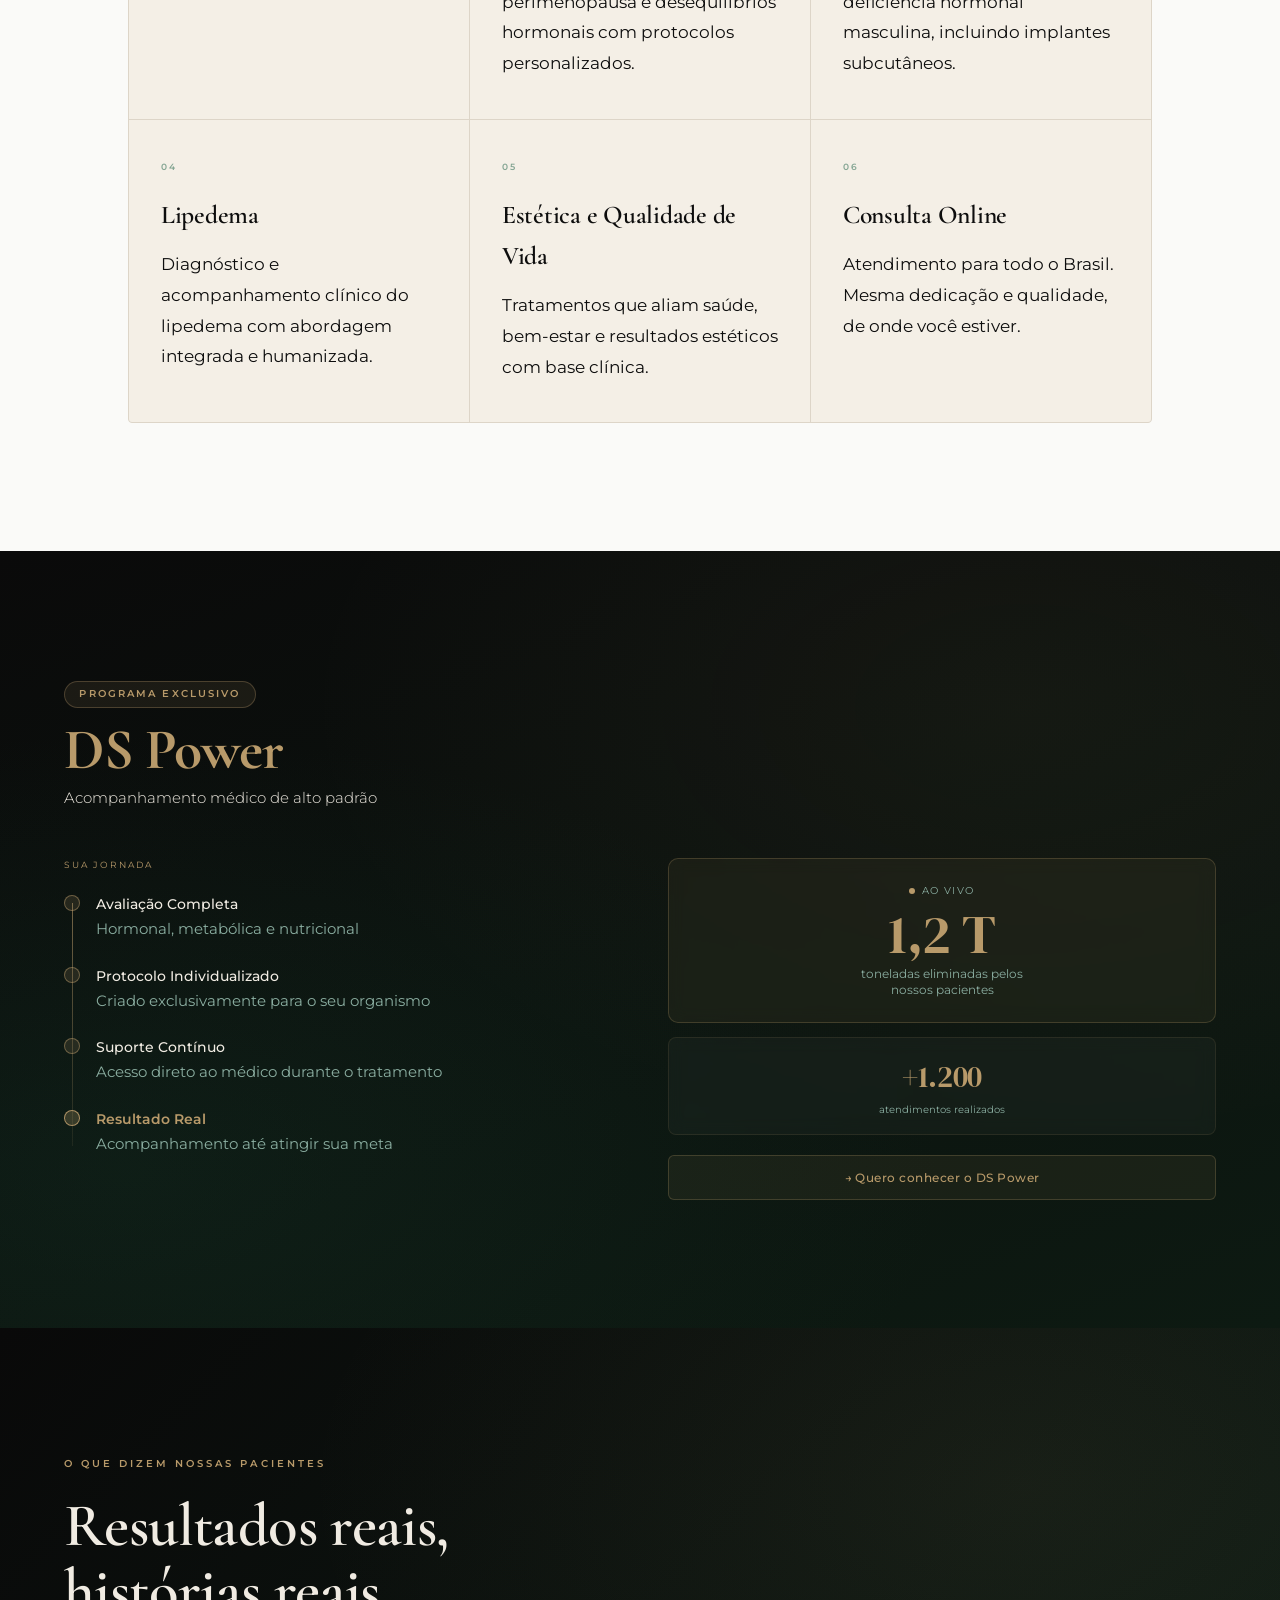
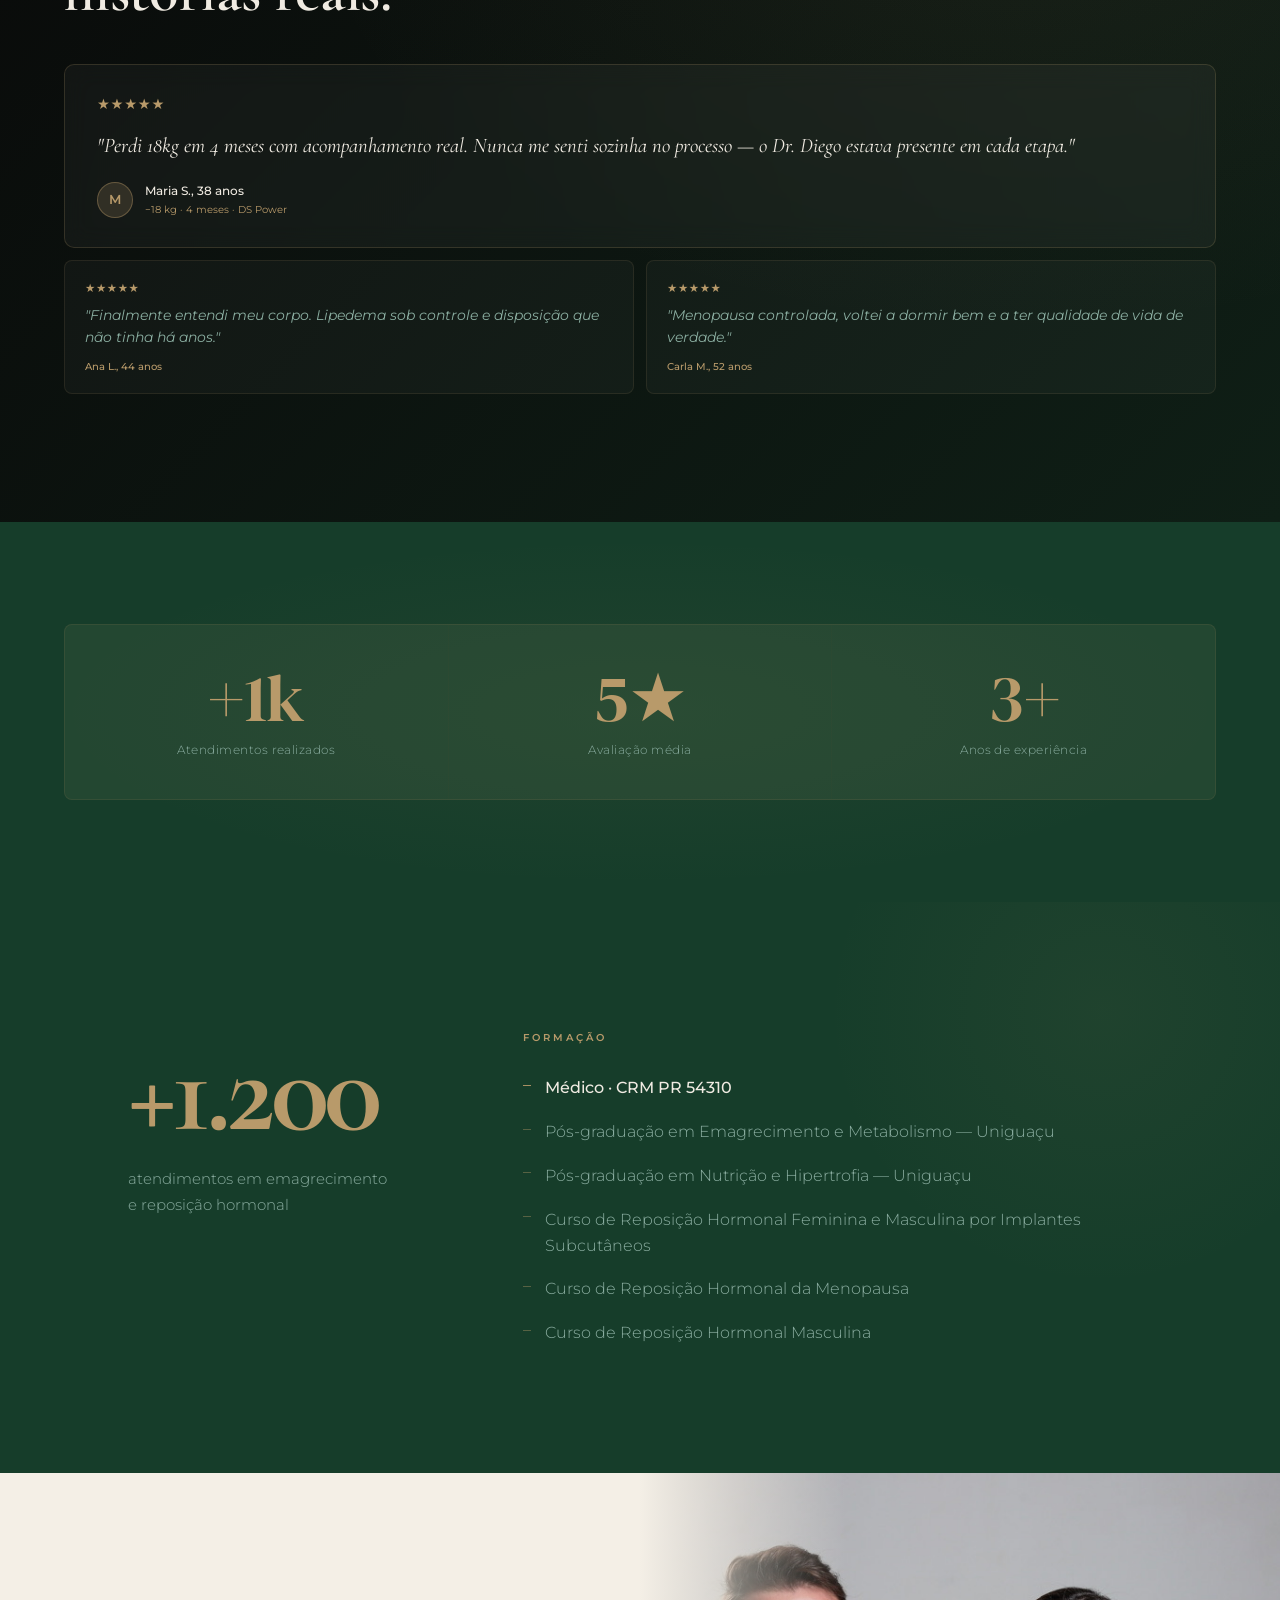
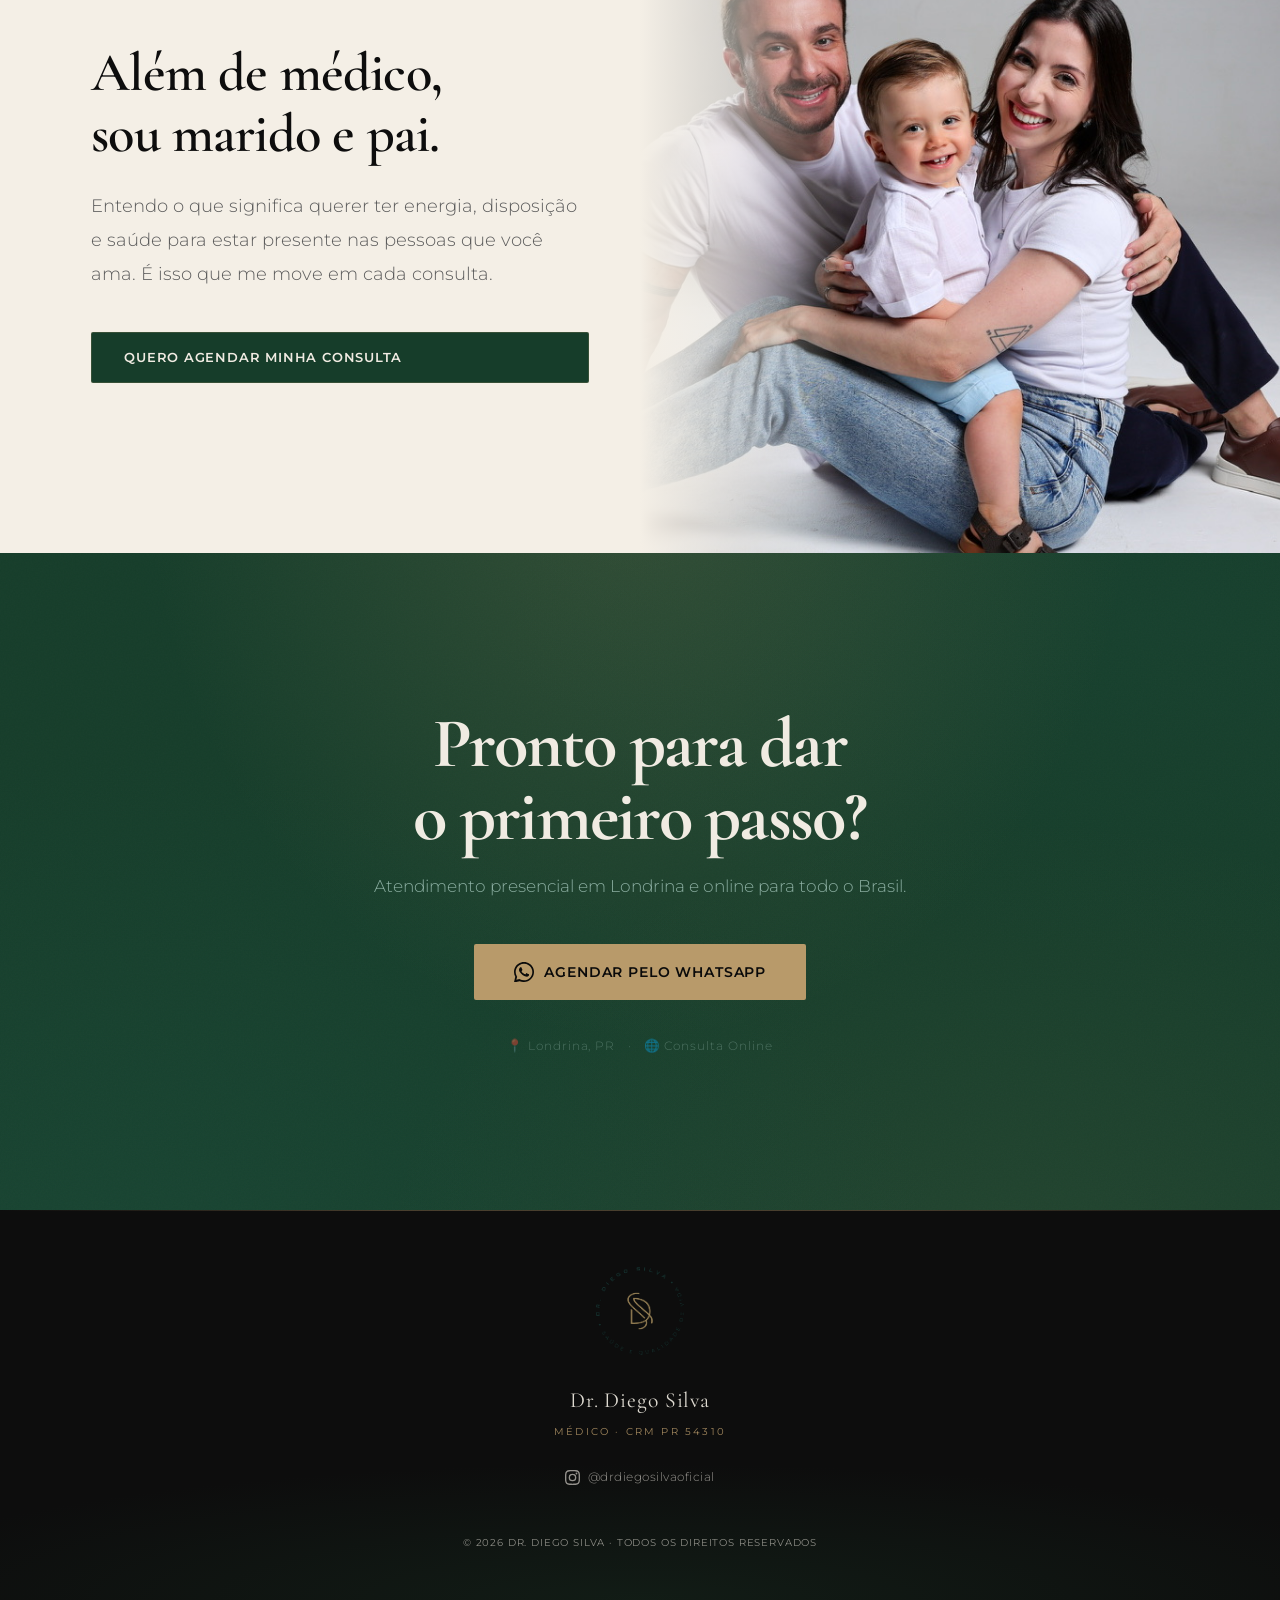
==== commit cc6fc0b7: "feat(fonts): DM Serif Display nos números (kg, atendimentos, números) - Adiciona Google Font DM Seri" ====
--- a/index.html
+++ b/index.html
@@ -7,7 +7,7 @@
   <meta name="description" content="Médico com atuação em emagrecimento, saúde hormonal e qualidade de vida. Atendimento presencial em Londrina e online. CRM PR 54310." />
   <link rel="preconnect" href="https://fonts.googleapis.com" />
   <link rel="preconnect" href="https://fonts.gstatic.com" crossorigin />
-  <link href="https://fonts.googleapis.com/css2?family=Cormorant+Garamond:ital,wght@0,400;0,600;0,700;1,400;1,600&family=Montserrat:wght@300;400;500;600&display=swap" rel="stylesheet" />
+  <link href="https://fonts.googleapis.com/css2?family=Cormorant+Garamond:ital,wght@0,400;0,600;0,700;1,400;1,600&family=DM+Serif+Display&family=Montserrat:wght@300;400;500;600&display=swap" rel="stylesheet" />
   <link rel="stylesheet" href="css/style.css?v=BUILD_VERSION" />
 </head>
 <body>
--- a/css/style.css
+++ b/css/style.css
@@ -23,6 +23,7 @@
 
   --font-heading: 'Cormorant Garamond', Georgia, serif;
   --font-body:    'Montserrat', system-ui, sans-serif;
+  --font-number:  'DM Serif Display', 'Cormorant Garamond', Georgia, serif;
 
   --max-width:  1200px;
   --radius:     2px;
@@ -946,11 +947,11 @@
   50%       { opacity: 0.4; transform: scale(0.7); }
 }
 .dspower__kg-number {
-  font-family: var(--font-heading);
-  font-size: clamp(2.2rem, 4vw, 3rem);
-  font-weight: 700;
-  color: var(--gold);
-  letter-spacing: -0.03em;
+  font-family: var(--font-number);
+  font-size: clamp(2.4rem, 4.4vw, 3.4rem);
+  font-weight: 400;
+  color: var(--gold);
+  letter-spacing: -0.01em;
   line-height: 1;
 }
 .dspower__kg-label {
@@ -969,11 +970,11 @@
   -webkit-backdrop-filter: blur(8px);
 }
 .dspower__stat-number {
-  font-family: var(--font-heading);
-  font-size: 1.6rem;
-  font-weight: 700;
-  color: var(--gold);
-  letter-spacing: -0.02em;
+  font-family: var(--font-number);
+  font-size: 1.85rem;
+  font-weight: 400;
+  color: var(--gold);
+  letter-spacing: -0.01em;
 }
 .dspower__stat-label {
   color: var(--text-muted-light);
@@ -1162,11 +1163,11 @@
   background: rgba(26,74,56,0.3);
 }
 .numeros__value {
-  font-family: var(--font-heading);
-  font-size: clamp(2.4rem, 4.5vw, 3.5rem);
-  font-weight: 700;
-  color: var(--gold);
-  letter-spacing: -0.03em;
+  font-family: var(--font-number);
+  font-size: clamp(2.8rem, 5.2vw, 4.2rem);
+  font-weight: 400;
+  color: var(--gold);
+  letter-spacing: -0.01em;
   line-height: 1;
   display: block;
 }
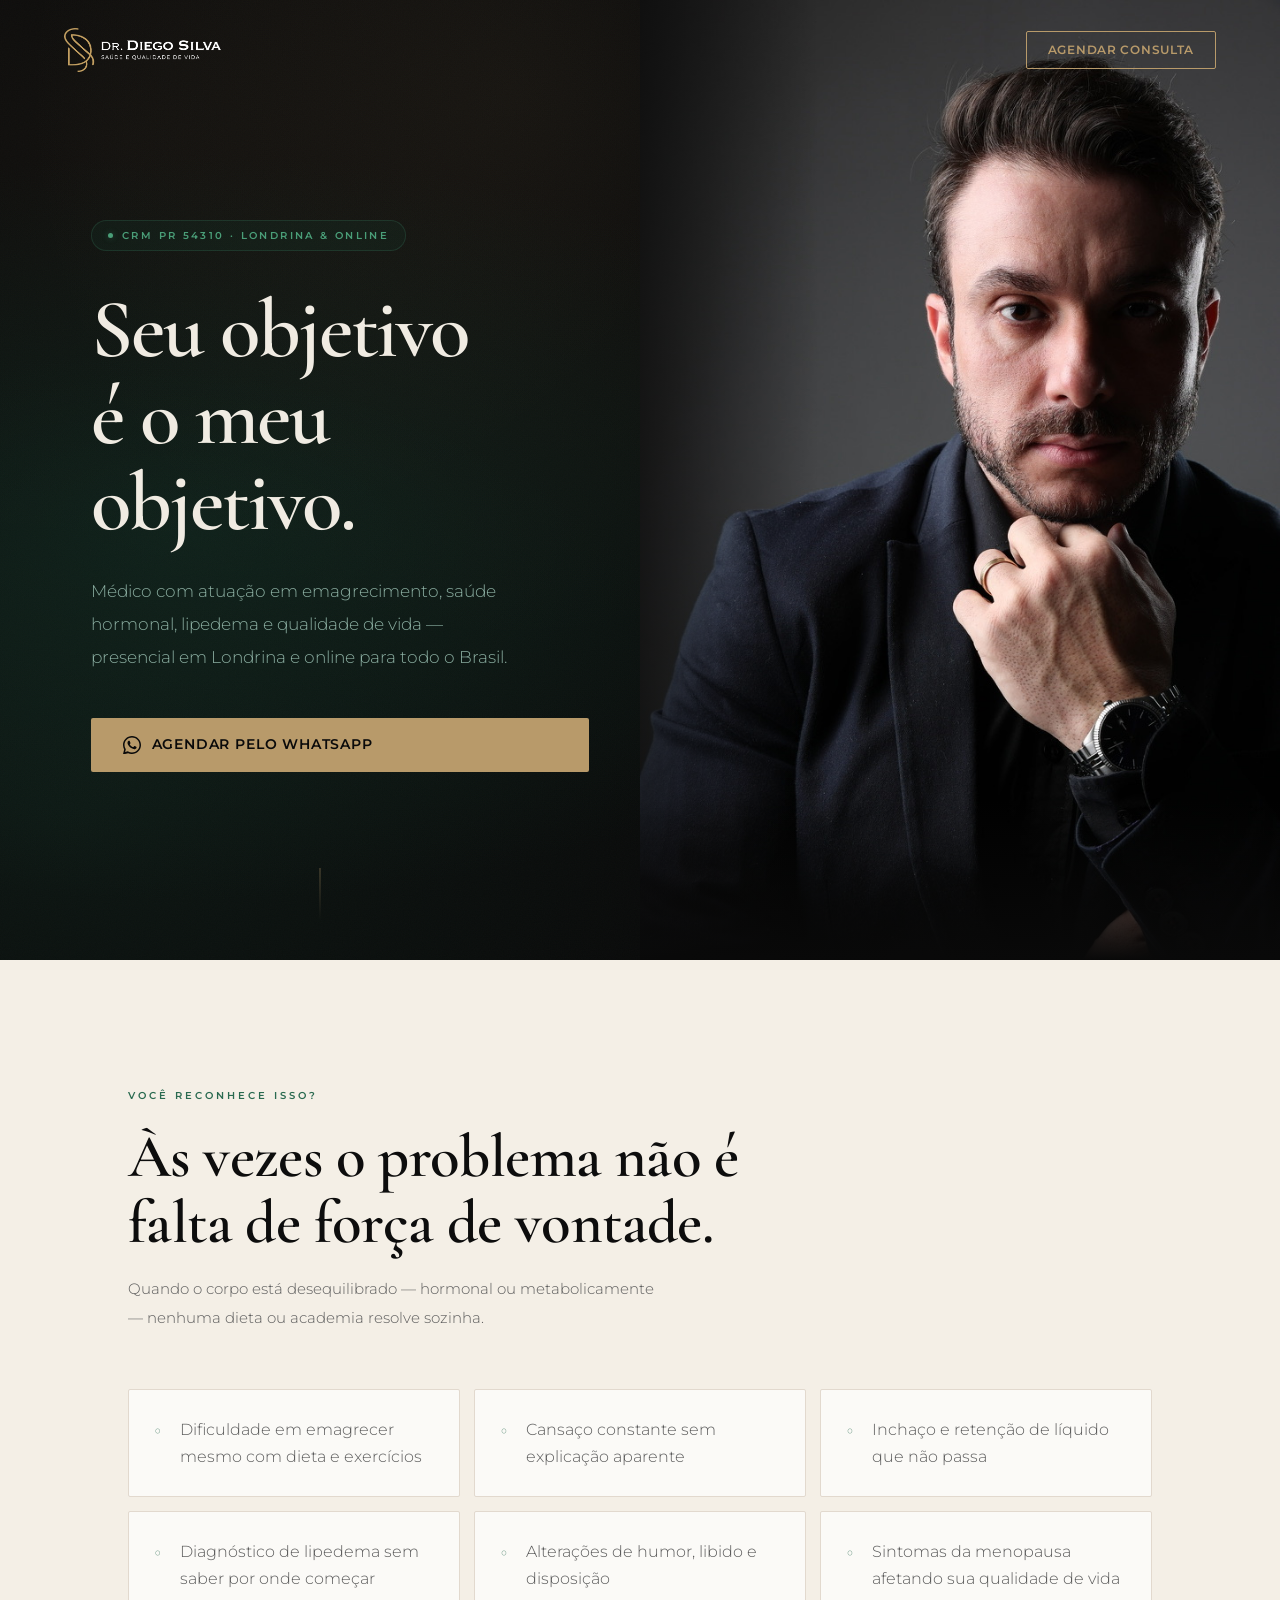
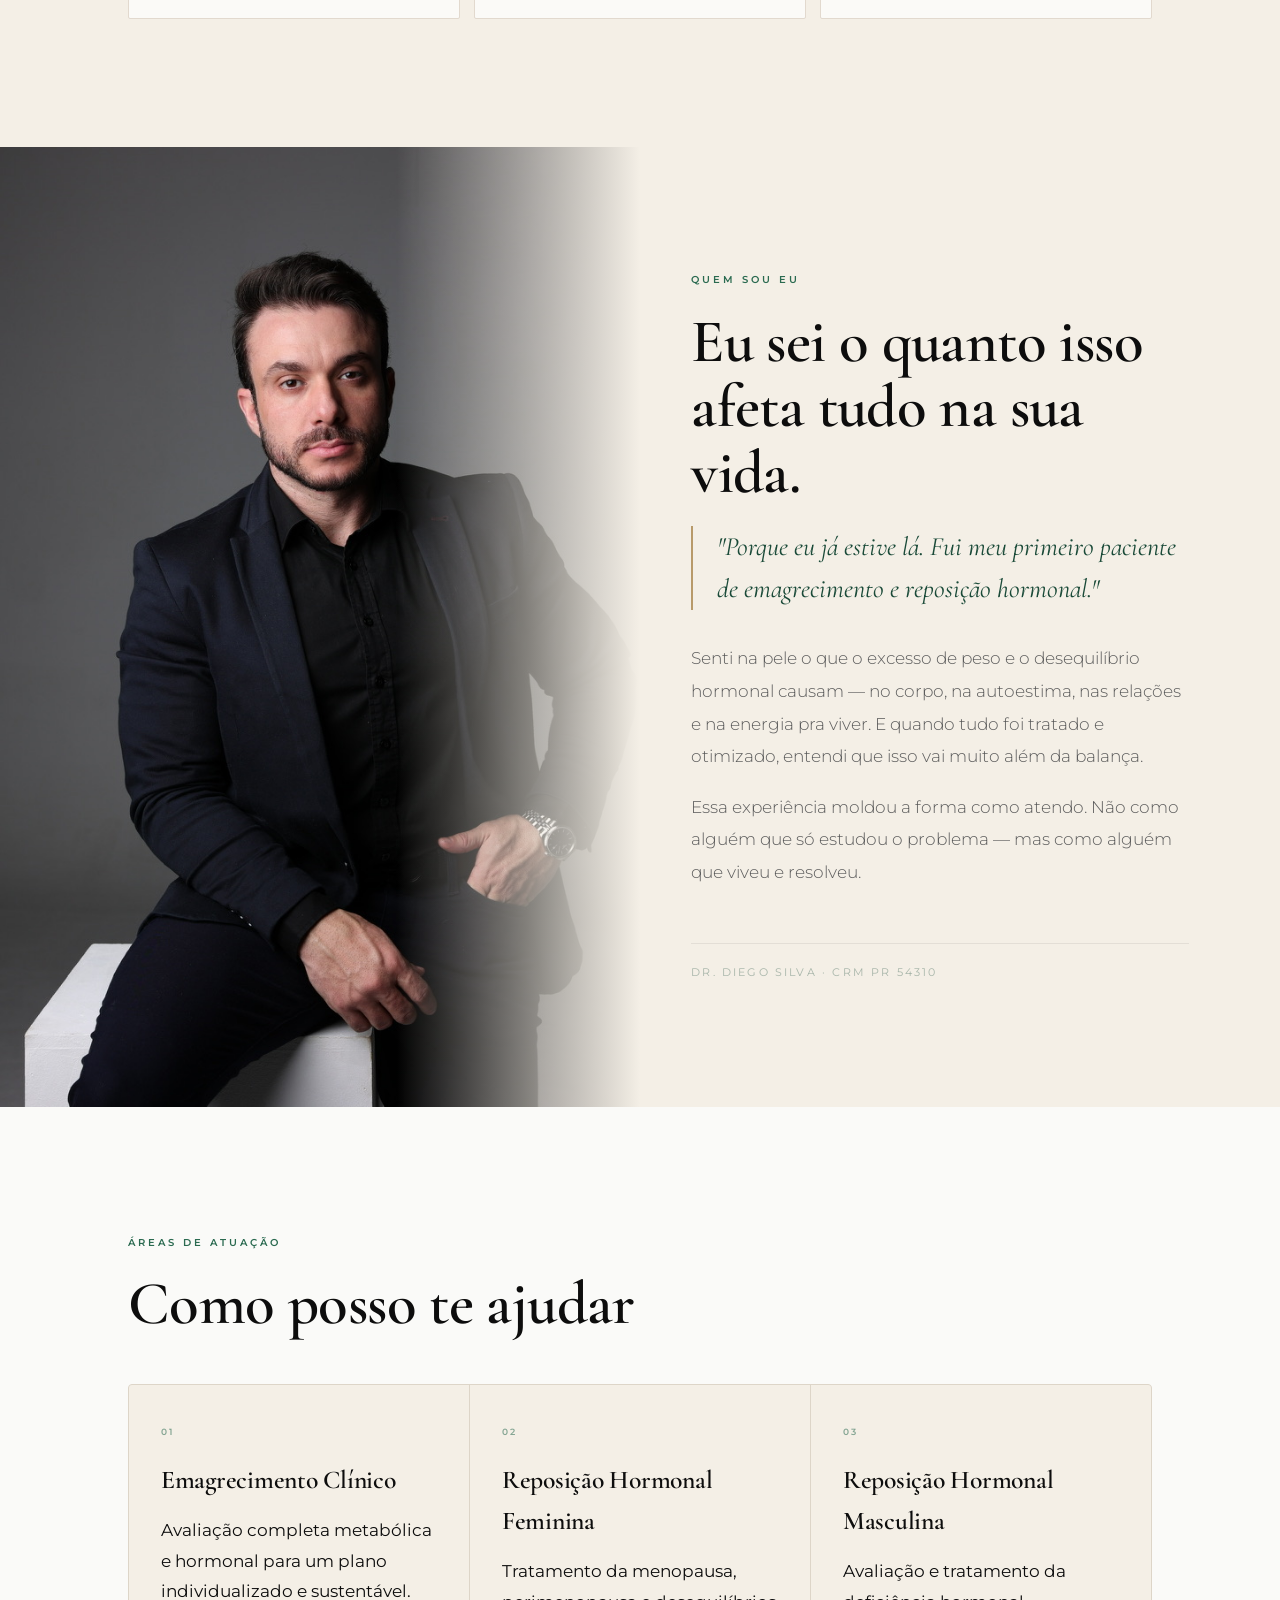
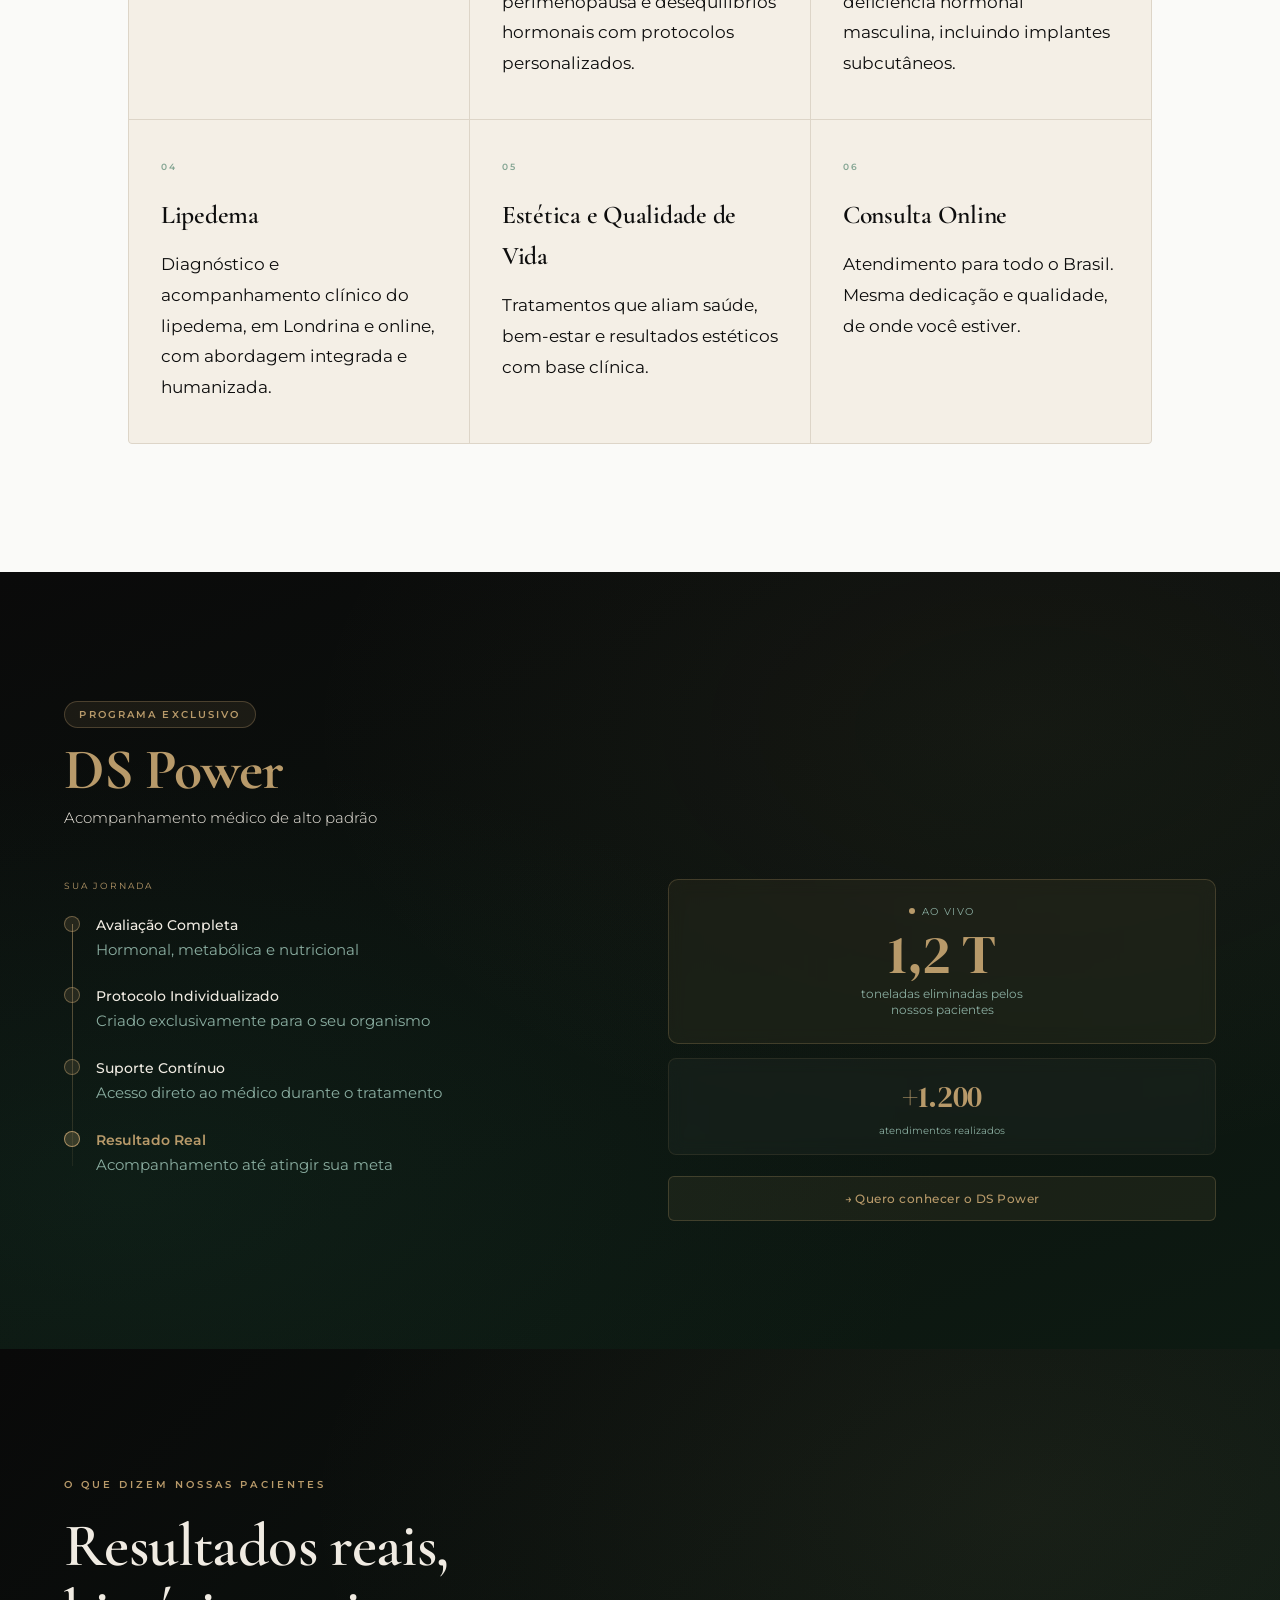
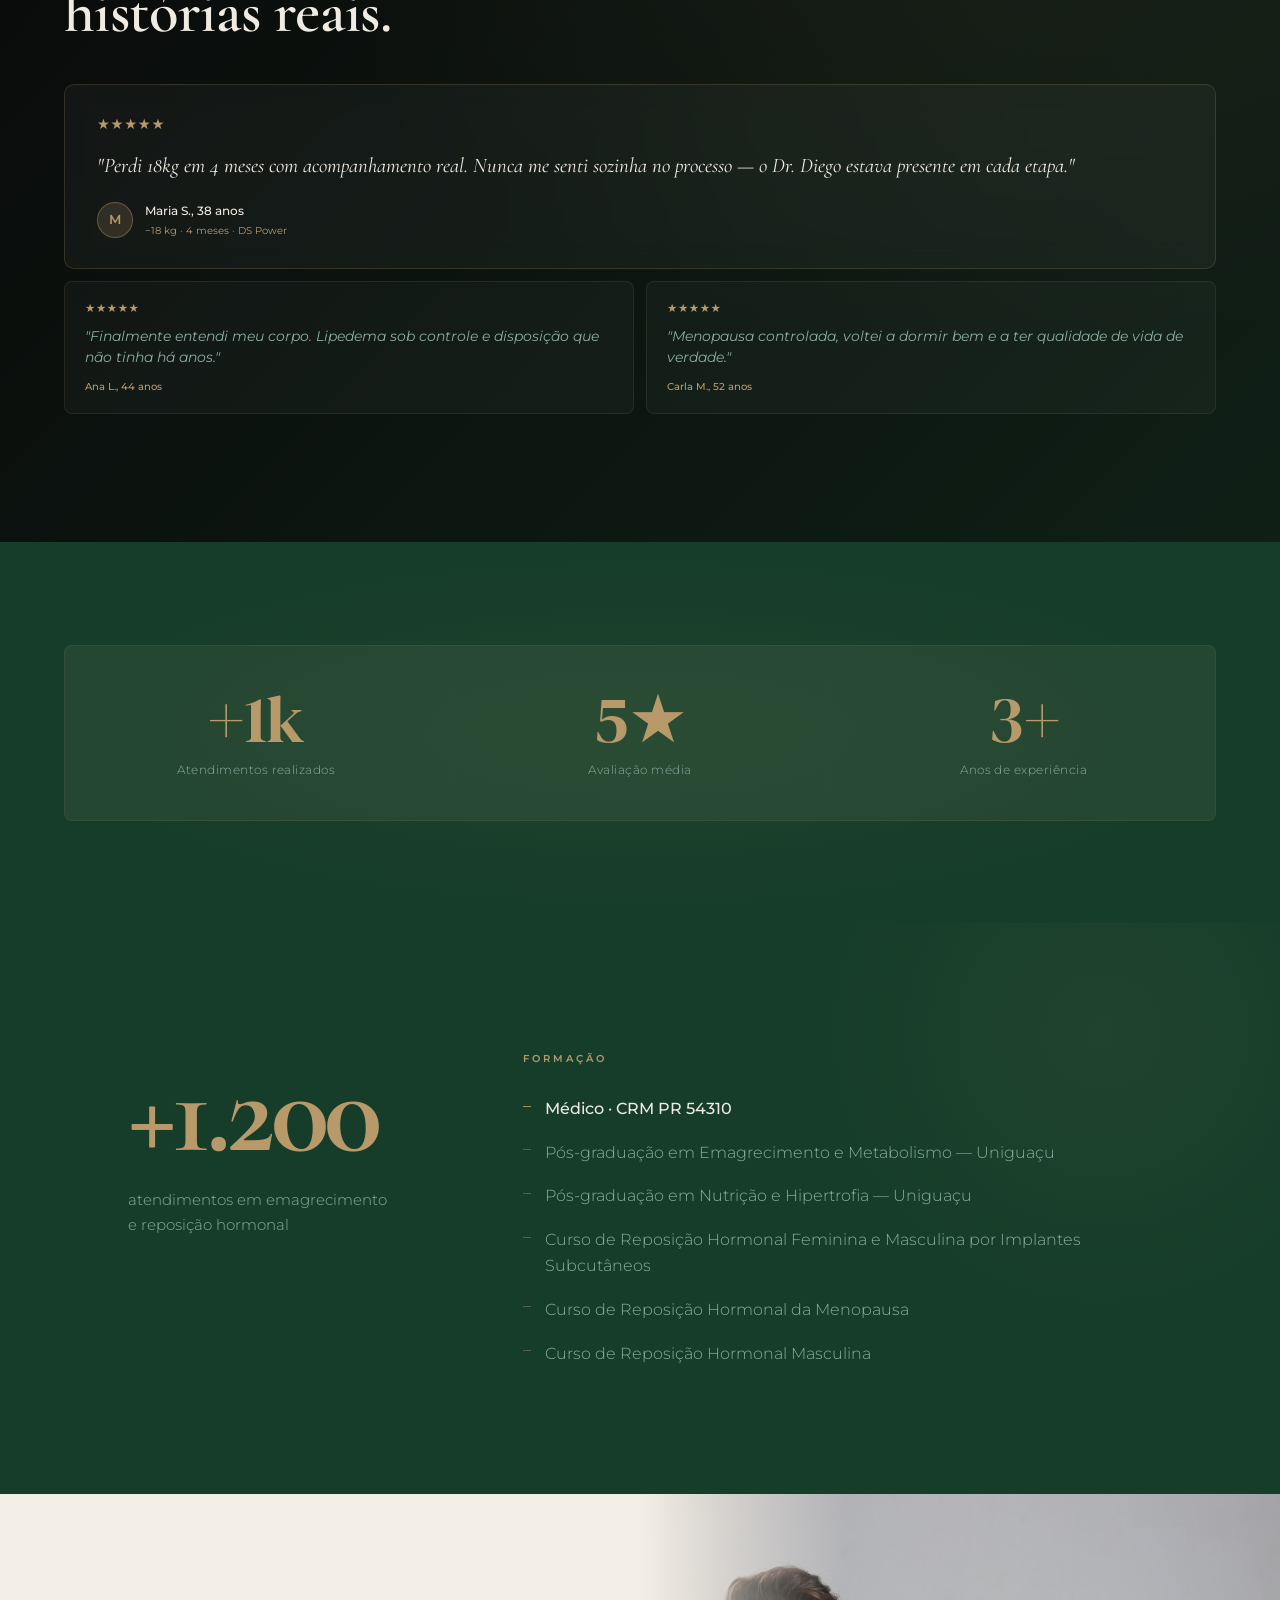
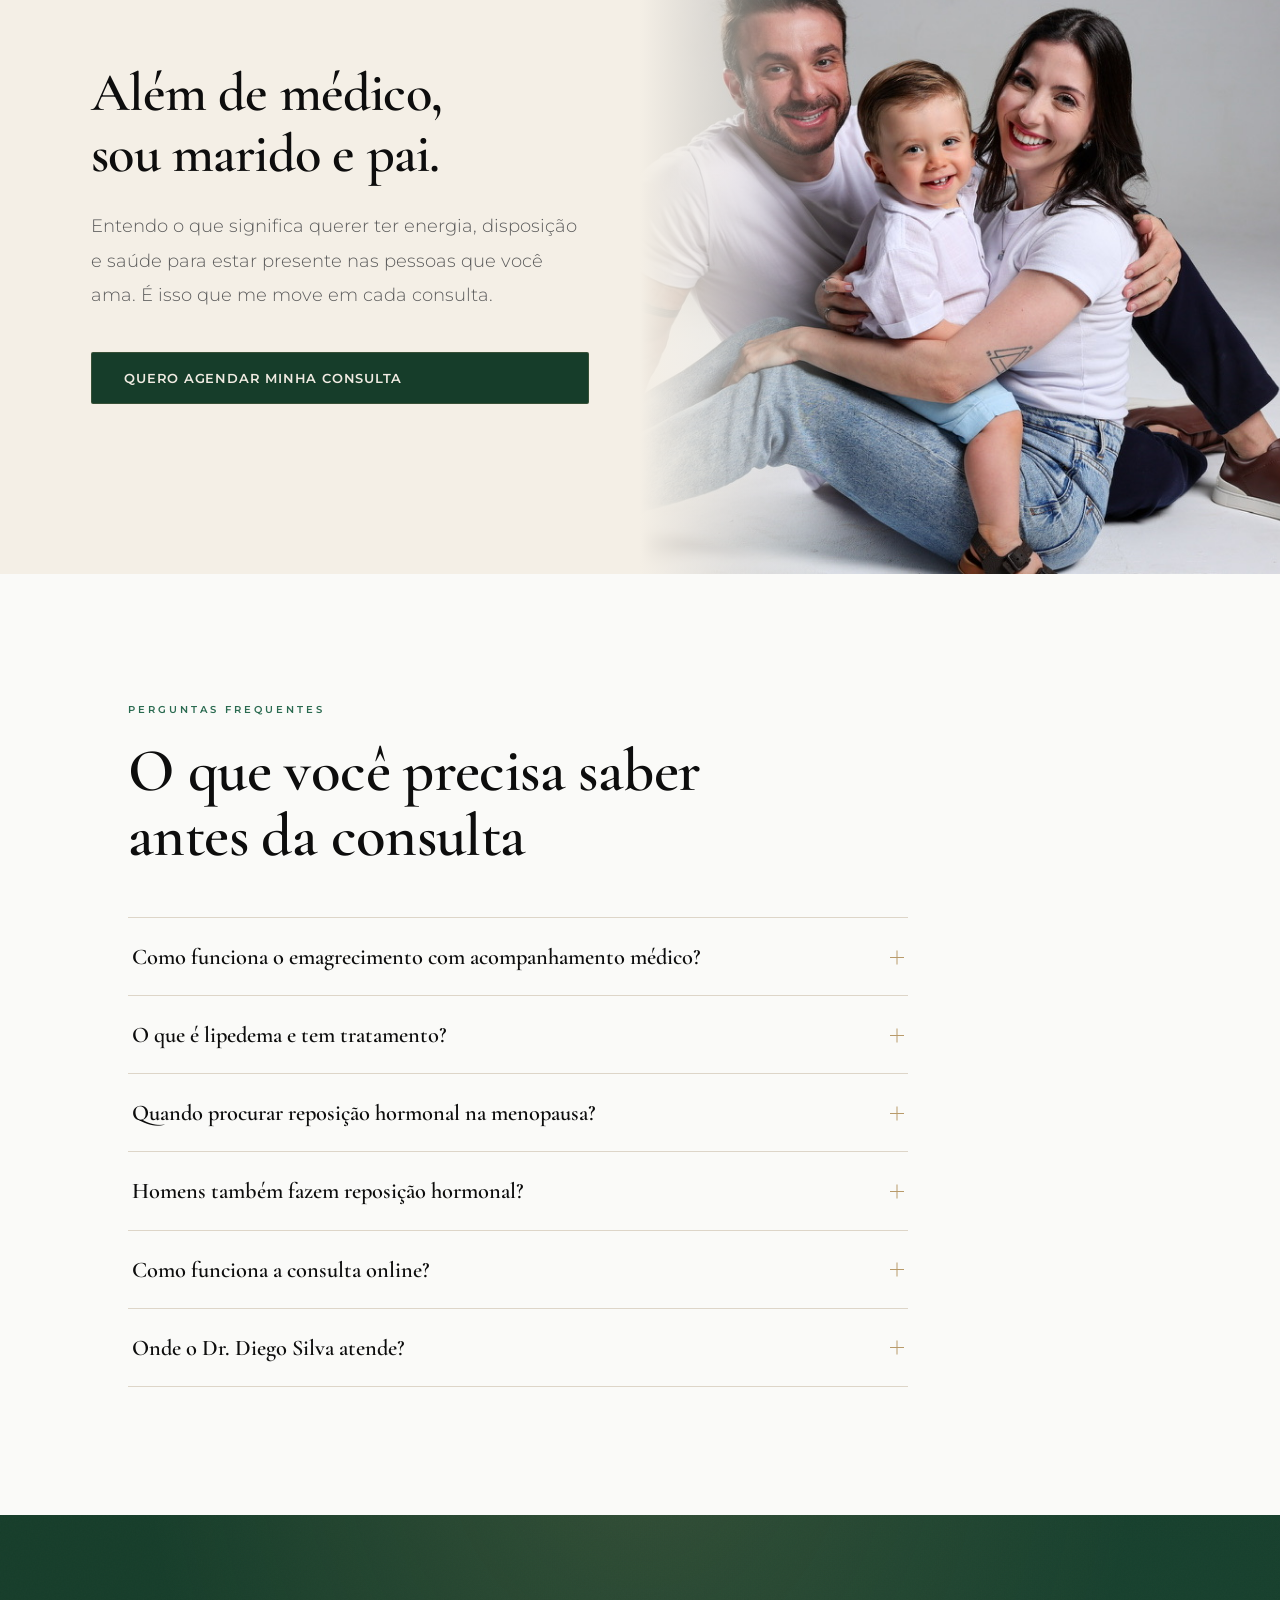
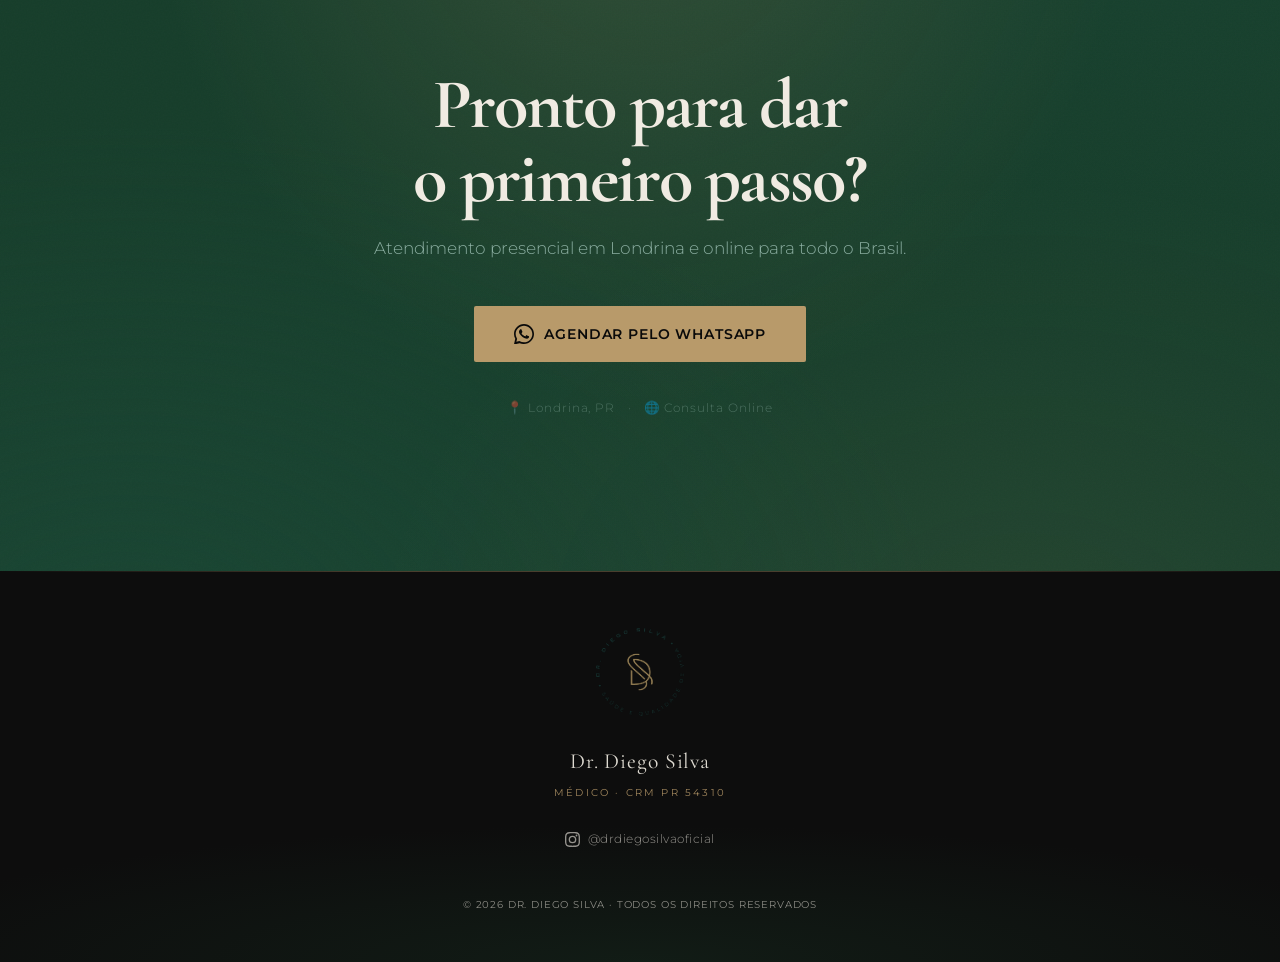
==== commit 25982315: "feat(seo): otimização on-page + dados estruturados + Perfil do Google - JSON-LD: Physician (CRM-PR 5" ====
--- a/index.html
+++ b/index.html
@@ -3,12 +3,142 @@
 <head>
   <meta charset="UTF-8" />
   <meta name="viewport" content="width=device-width, initial-scale=1.0" />
-  <title>Dr. Diego Silva — Emagrecimento e Saúde Hormonal | Londrina</title>
-  <meta name="description" content="Médico com atuação em emagrecimento, saúde hormonal e qualidade de vida. Atendimento presencial em Londrina e online. CRM PR 54310." />
+  <title>Dr. Diego Silva — Emagrecimento, Reposição Hormonal e Lipedema em Londrina</title>
+  <meta name="description" content="Médico em Londrina com atuação em emagrecimento, reposição hormonal feminina e masculina e acompanhamento do lipedema. Presencial em Londrina e consulta online para todo o Brasil. CRM-PR 54310." />
+  <link rel="canonical" href="https://drdiegosilva.com.br/" />
+
+  <!-- Open Graph + Twitter Card — controla o preview do link no WhatsApp/Instagram
+       (funil real: Instagram → WhatsApp → consulta; sem isso o link compartilhado sai "pelado").
+       TODO (opcional): criar uma imagem OG dedicada 1200×630 (foto + nome + "Londrina");
+       por enquanto usamos a foto do hero, que funciona bem como thumbnail. -->
+  <meta property="og:type" content="website" />
+  <meta property="og:site_name" content="Dr. Diego Silva" />
+  <meta property="og:locale" content="pt_BR" />
+  <meta property="og:url" content="https://drdiegosilva.com.br/" />
+  <meta property="og:title" content="Dr. Diego Silva — Emagrecimento, Reposição Hormonal e Lipedema em Londrina" />
+  <meta property="og:description" content="Médico em Londrina com atuação em emagrecimento, reposição hormonal e acompanhamento do lipedema. Presencial em Londrina e consulta online para todo o Brasil. CRM-PR 54310." />
+  <meta property="og:image" content="https://drdiegosilva.com.br/images/FCA7E1F6-A209-4741-8708-2EE1E53F006F_1_105_c.jpeg" />
+  <meta property="og:image:width" content="724" />
+  <meta property="og:image:height" content="1086" />
+  <meta property="og:image:alt" content="Retrato do Dr. Diego Silva, médico em Londrina" />
+  <meta name="twitter:card" content="summary_large_image" />
+  <meta name="twitter:title" content="Dr. Diego Silva — Emagrecimento, Reposição Hormonal e Lipedema em Londrina" />
+  <meta name="twitter:description" content="Médico em Londrina com atuação em emagrecimento, reposição hormonal e acompanhamento do lipedema. Presencial em Londrina e consulta online para todo o Brasil. CRM-PR 54310." />
+  <meta name="twitter:image" content="https://drdiegosilva.com.br/images/FCA7E1F6-A209-4741-8708-2EE1E53F006F_1_105_c.jpeg" />
+
   <link rel="preconnect" href="https://fonts.googleapis.com" />
   <link rel="preconnect" href="https://fonts.gstatic.com" crossorigin />
   <link href="https://fonts.googleapis.com/css2?family=Cormorant+Garamond:ital,wght@0,400;0,600;0,700;1,400;1,600&family=DM+Serif+Display&family=Montserrat:wght@300;400;500;600&display=swap" rel="stylesheet" />
   <link rel="stylesheet" href="css/style.css?v=BUILD_VERSION" />
+
+  <!-- Favicon -->
+  <link rel="icon" type="image/x-icon" href="/favicon.ico" />
+  <link rel="icon" type="image/png" sizes="16x16" href="/favicon-16x16.png" />
+  <link rel="icon" type="image/png" sizes="32x32" href="/favicon-32x32.png" />
+  <link rel="icon" type="image/png" sizes="48x48" href="/favicon-48x48.png" />
+  <link rel="apple-touch-icon" sizes="180x180" href="/apple-touch-icon.png" />
+  <link rel="manifest" href="/site.webmanifest" />
+  <meta name="theme-color" content="#163D2A" />
+
+  <!-- Dados estruturados (JSON-LD): diz para Google e IAs (ChatGPT/Perplexity/Gemini)
+       que "Instituto Diego Silva" e "Dr. Diego Silva" são a MESMA entidade médica
+       em Londrina, e quais serviços ela oferece. O `sameAs` liga site ↔ Instagram ↔
+       Google ↔ Doctoralia — é o que resolve a fragmentação da identidade.
+       TODO: adicionar no `sameAs` a URL do Perfil do Google e do Doctoralia quando prontos. -->
+  <script type="application/ld+json">
+  {
+    "@context": "https://schema.org",
+    "@type": "Physician",
+    "@id": "https://drdiegosilva.com.br/#dr-diego-silva",
+    "name": "Dr. Diego Silva",
+    "alternateName": ["Instituto Diego Silva", "Clínica Dr. Diego Silva", "Edson Diego Silva"],
+    "url": "https://drdiegosilva.com.br/",
+    "image": "https://drdiegosilva.com.br/images/FCA7E1F6-A209-4741-8708-2EE1E53F006F_1_105_c.jpeg",
+    "logo": "https://drdiegosilva.com.br/images/logo-white.png",
+    "description": "Médico (CRM-PR 54310) com atuação em emagrecimento, reposição hormonal feminina e masculina e manejo do lipedema. Atendimento presencial em Londrina e online para todo o Brasil.",
+    "telephone": "+55-43-98843-2662",
+    "identifier": {
+      "@type": "PropertyValue",
+      "propertyID": "CRM",
+      "value": "CRM-PR 54310"
+    },
+    "address": {
+      "@type": "PostalAddress",
+      "addressLocality": "Londrina",
+      "addressRegion": "PR",
+      "addressCountry": "BR"
+    },
+    "geo": {
+      "@type": "GeoCoordinates",
+      "latitude": -23.3438196,
+      "longitude": -51.1641238
+    },
+    "areaServed": [
+      { "@type": "City", "name": "Londrina" },
+      { "@type": "Country", "name": "Brasil" }
+    ],
+    "availableService": [
+      { "@type": "MedicalTherapy", "name": "Tratamento clínico de emagrecimento" },
+      { "@type": "MedicalTherapy", "name": "Reposição hormonal feminina" },
+      { "@type": "MedicalTherapy", "name": "Reposição hormonal masculina" },
+      { "@type": "MedicalTherapy", "name": "Acompanhamento clínico do lipedema" }
+    ],
+    "knowsAbout": [
+      "Emagrecimento clínico",
+      "Reposição hormonal feminina",
+      "Reposição hormonal masculina",
+      "Menopausa e perimenopausa",
+      "Andropausa",
+      "Lipedema",
+      "Implantes hormonais subcutâneos",
+      "Telemedicina"
+    ],
+    "knowsLanguage": "pt-BR",
+    "sameAs": [
+      "https://www.instagram.com/drdiegosilvaoficial/",
+      "https://www.google.com/maps?cid=8358177079979073458"
+    ]
+  }
+  </script>
+  <!-- NOTA sobre o JSON-LD acima:
+       · `geo` usa as coordenadas do Perfil de Empresa do Google (pin do
+         "Clínica Dr. Diego Silva", CID 8358177079979073458 — mesmo perfil do `sameAs`).
+         TODO: quando o Diego confirmar o endereço exato do consultório, acrescentar
+         `streetAddress`/`postalCode` no address (as coordenadas já são as reais do perfil).
+       · `sameAs` liga o site ao Instagram e ao Perfil do Google (Clínica Dr. Diego Silva),
+         resolvendo a fragmentação de identidade. TODO: acrescentar a URL do Doctoralia
+         quando o perfil estiver preenchido.
+       · SEM `medicalSpecialty` de propósito: o Dr. Diego não tem RQE, e declarar
+         especialidade em dado estruturado poderia ferir a Resolução CFM sobre
+         publicidade médica. `knowsAbout` descreve áreas de atuação sem título.
+       · SEM `aggregateRating`: nunca fabricar avaliação sem fonte real. -->
+
+  <!-- WebSite + página principal: reforça para buscadores/IAs que o site inteiro
+       é a presença oficial da entidade #dr-diego-silva -->
+  <script type="application/ld+json">
+  {
+    "@context": "https://schema.org",
+    "@graph": [
+      {
+        "@type": "WebSite",
+        "@id": "https://drdiegosilva.com.br/#website",
+        "url": "https://drdiegosilva.com.br/",
+        "name": "Dr. Diego Silva",
+        "inLanguage": "pt-BR",
+        "publisher": { "@id": "https://drdiegosilva.com.br/#dr-diego-silva" }
+      },
+      {
+        "@type": "MedicalWebPage",
+        "@id": "https://drdiegosilva.com.br/#webpage",
+        "url": "https://drdiegosilva.com.br/",
+        "name": "Dr. Diego Silva — Emagrecimento, Reposição Hormonal e Lipedema em Londrina",
+        "isPartOf": { "@id": "https://drdiegosilva.com.br/#website" },
+        "about": { "@id": "https://drdiegosilva.com.br/#dr-diego-silva" },
+        "inLanguage": "pt-BR"
+      }
+    ]
+  }
+  </script>
 </head>
 <body>
 
@@ -16,7 +146,7 @@
   <nav class="nav" id="nav">
     <div class="nav__inner">
       <a href="#" class="nav__logo">
-        <img src="images/logo-white.png" alt="Dr. Diego Silva" class="nav__logo-img" />
+        <img src="images/logo-white.png" alt="Dr. Diego Silva — logotipo" class="nav__logo-img" width="619" height="174" />
       </a>
       <a href="https://wa.me/5543988432662?text=Olá%2C%20gostaria%20de%20agendar%20uma%20consulta" target="_blank" rel="noopener" class="btn btn--outline-gold nav__cta">
         Agendar consulta
@@ -33,7 +163,7 @@
           Seu objetivo<br />é o meu<br />objetivo.
         </h1>
         <p class="hero__sub">
-          Médico com atuação em emagrecimento, saúde hormonal e qualidade de vida — presencial em Londrina e online para todo o Brasil.
+          Médico com atuação em emagrecimento, saúde hormonal, lipedema e qualidade de vida — presencial em Londrina e online para todo o Brasil.
         </p>
         <a href="https://wa.me/5543988432662?text=Olá%2C%20gostaria%20de%20agendar%20uma%20consulta" target="_blank" rel="noopener" class="btn btn--gold hero__btn">
           <svg width="18" height="18" viewBox="0 0 24 24" fill="currentColor" aria-hidden="true"><path d="M17.472 14.382c-.297-.149-1.758-.867-2.03-.967-.273-.099-.471-.148-.67.15-.197.297-.767.966-.94 1.164-.173.199-.347.223-.644.075-.297-.15-1.255-.463-2.39-1.475-.883-.788-1.48-1.761-1.653-2.059-.173-.297-.018-.458.13-.606.134-.133.298-.347.446-.52.149-.174.198-.298.298-.497.099-.198.05-.371-.025-.52-.075-.149-.669-1.612-.916-2.207-.242-.579-.487-.5-.669-.51-.173-.008-.371-.01-.57-.01-.198 0-.52.074-.792.372-.272.297-1.04 1.016-1.04 2.479 0 1.462 1.065 2.875 1.213 3.074.149.198 2.096 3.2 5.077 4.487.709.306 1.262.489 1.694.625.712.227 1.36.195 1.871.118.571-.085 1.758-.719 2.006-1.413.248-.694.248-1.289.173-1.413-.074-.124-.272-.198-.57-.347z"/><path d="M12 0C5.373 0 0 5.373 0 12c0 2.123.553 4.116 1.522 5.847L.057 23.888a.5.5 0 0 0 .616.601l6.109-1.499A11.948 11.948 0 0 0 12 24c6.627 0 12-5.373 12-12S18.627 0 12 0zm0 22a9.95 9.95 0 0 1-5.074-1.388l-.361-.214-3.742.918.949-3.671-.235-.374A9.96 9.96 0 0 1 2 12C2 6.477 6.477 2 12 2s10 4.477 10 10-4.477 10-10 10z"/></svg>
@@ -41,7 +171,7 @@
         </a>
       </div>
       <div class="hero__photo">
-        <img src="images/FCA7E1F6-A209-4741-8708-2EE1E53F006F_1_105_c.jpeg" alt="Dr. Diego Silva" class="hero__img" />
+        <img src="images/FCA7E1F6-A209-4741-8708-2EE1E53F006F_1_105_c.jpeg" alt="Retrato do Dr. Diego Silva, médico em Londrina — CRM-PR 54310" class="hero__img" width="724" height="1086" loading="eager" fetchpriority="high" />
       </div>
     </div>
     <div class="hero__scroll"><span></span></div>
@@ -90,7 +220,7 @@
   <section class="sobre" id="sobre">
     <div class="sobre__inner">
       <div class="sobre__photo reveal">
-        <img src="images/979D6551-751C-4231-AE29-237B14C1140B_1_105_c.jpeg" alt="Dr. Diego Silva" />
+        <img src="images/979D6551-751C-4231-AE29-237B14C1140B_1_105_c.jpeg" alt="Dr. Diego Silva, médico com atuação em emagrecimento e saúde hormonal em Londrina" width="724" height="1086" loading="lazy" decoding="async" />
       </div>
       <div class="sobre__content">
         <div class="section-label reveal">Quem sou eu</div>
@@ -135,7 +265,7 @@
         <div class="servicos__card reveal reveal-d4">
           <div class="servicos__num">04</div>
           <h3>Lipedema</h3>
-          <p>Diagnóstico e acompanhamento clínico do lipedema com abordagem integrada e humanizada.</p>
+          <p>Diagnóstico e acompanhamento clínico do lipedema, em Londrina e online, com abordagem integrada e humanizada.</p>
         </div>
         <div class="servicos__card reveal reveal-d5">
           <div class="servicos__num">05</div>
@@ -316,10 +446,119 @@
         </a>
       </div>
       <div class="familia__photo reveal">
-        <img src="images/familia.jpeg" alt="Dr. Diego Silva e família" />
-      </div>
-    </div>
-  </section>
+        <img src="images/familia.jpeg" alt="Dr. Diego Silva com a esposa e o filho" width="1086" height="724" loading="lazy" decoding="async" />
+      </div>
+    </div>
+  </section>
+
+  <!-- FAQ — perguntas reais do público; alimenta o rich result FAQPage e as
+       respostas de IA (ChatGPT/Perplexity/Gemini). O JSON-LD logo abaixo da
+       seção espelha EXATAMENTE este texto visível (regra do Google):
+       se editar uma pergunta/resposta aqui, editar TAMBÉM no script. -->
+  <section class="faq" id="perguntas">
+    <div class="container">
+      <div class="section-label reveal">Perguntas frequentes</div>
+      <h2 class="section-heading reveal reveal-d1">O que você precisa saber<br />antes da consulta</h2>
+      <div class="faq__list">
+        <details class="faq__item reveal reveal-d1">
+          <summary class="faq__question">Como funciona o emagrecimento com acompanhamento médico?<span class="faq__icon" aria-hidden="true"></span></summary>
+          <div class="faq__answer">
+            <p>Tudo começa com uma avaliação completa — histórico, exames e análise metabólica e hormonal — para entender por que o seu corpo está resistindo a emagrecer. A partir daí, o Dr. Diego monta um plano individualizado, que pode incluir mudanças de estilo de vida, tratamento de desequilíbrios hormonais e, quando há indicação, medicações. O acompanhamento é contínuo, com reavaliações ao longo de todo o tratamento.</p>
+          </div>
+        </details>
+        <details class="faq__item reveal reveal-d2">
+          <summary class="faq__question">O que é lipedema e tem tratamento?<span class="faq__icon" aria-hidden="true"></span></summary>
+          <div class="faq__answer">
+            <p>O lipedema é uma condição crônica em que há acúmulo desproporcional de gordura, principalmente nas pernas e nos braços, muitas vezes com dor, sensibilidade e facilidade para formar hematomas. Não é falta de dieta nem de exercício — é uma doença reconhecida, que merece diagnóstico e acompanhamento médico. Embora não exista cura definitiva, o tratamento clínico ajuda a controlar os sintomas, frear a progressão e melhorar a qualidade de vida. O Dr. Diego Silva realiza o diagnóstico e o acompanhamento do lipedema em Londrina e também por consulta online.</p>
+          </div>
+        </details>
+        <details class="faq__item reveal reveal-d3">
+          <summary class="faq__question">Quando procurar reposição hormonal na menopausa?<span class="faq__icon" aria-hidden="true"></span></summary>
+          <div class="faq__answer">
+            <p>Se sintomas como ondas de calor, insônia, alterações de humor, queda de libido ou ganho de peso estão atrapalhando a sua rotina, vale conversar com um médico — inclusive na perimenopausa, a fase de transição que antecede a menopausa. A reposição hormonal não é indicada para todas as mulheres: a decisão nasce de uma avaliação individual, com exames e análise do histórico, pesando benefícios e riscos caso a caso.</p>
+          </div>
+        </details>
+        <details class="faq__item reveal reveal-d4">
+          <summary class="faq__question">Homens também fazem reposição hormonal?<span class="faq__icon" aria-hidden="true"></span></summary>
+          <div class="faq__answer">
+            <p>Sim. A queda da testosterona — às vezes chamada de andropausa — pode causar cansaço, perda de massa muscular, queda de libido e alterações de humor. Quando a deficiência é confirmada por exames e avaliação clínica, a reposição hormonal masculina pode ser indicada, incluindo a opção de implantes subcutâneos. O tratamento é sempre individualizado e acompanhado de perto.</p>
+          </div>
+        </details>
+        <details class="faq__item reveal reveal-d5">
+          <summary class="faq__question">Como funciona a consulta online?<span class="faq__icon" aria-hidden="true"></span></summary>
+          <div class="faq__answer">
+            <p>A consulta online é feita por videochamada, com a mesma estrutura da presencial: escuta do seu histórico, análise de exames e definição do plano de tratamento. Receitas e pedidos de exame são emitidos digitalmente e valem em todo o Brasil. Quando o caso pede avaliação física presencial, o Dr. Diego orienta o melhor caminho.</p>
+          </div>
+        </details>
+        <details class="faq__item reveal reveal-d6">
+          <summary class="faq__question">Onde o Dr. Diego Silva atende?<span class="faq__icon" aria-hidden="true"></span></summary>
+          <div class="faq__answer">
+            <p>O atendimento presencial é em Londrina, no Paraná. Quem está em outra cidade ou estado pode optar pela consulta online, disponível para todo o Brasil. O agendamento é feito pelo WhatsApp: (43) 98843-2662.</p>
+          </div>
+        </details>
+      </div>
+    </div>
+  </section>
+
+  <!-- FAQPage JSON-LD — espelho fiel do texto visível da seção acima -->
+  <script type="application/ld+json">
+  {
+    "@context": "https://schema.org",
+    "@type": "FAQPage",
+    "@id": "https://drdiegosilva.com.br/#faq",
+    "inLanguage": "pt-BR",
+    "mainEntity": [
+      {
+        "@type": "Question",
+        "name": "Como funciona o emagrecimento com acompanhamento médico?",
+        "acceptedAnswer": {
+          "@type": "Answer",
+          "text": "Tudo começa com uma avaliação completa — histórico, exames e análise metabólica e hormonal — para entender por que o seu corpo está resistindo a emagrecer. A partir daí, o Dr. Diego monta um plano individualizado, que pode incluir mudanças de estilo de vida, tratamento de desequilíbrios hormonais e, quando há indicação, medicações. O acompanhamento é contínuo, com reavaliações ao longo de todo o tratamento."
+        }
+      },
+      {
+        "@type": "Question",
+        "name": "O que é lipedema e tem tratamento?",
+        "acceptedAnswer": {
+          "@type": "Answer",
+          "text": "O lipedema é uma condição crônica em que há acúmulo desproporcional de gordura, principalmente nas pernas e nos braços, muitas vezes com dor, sensibilidade e facilidade para formar hematomas. Não é falta de dieta nem de exercício — é uma doença reconhecida, que merece diagnóstico e acompanhamento médico. Embora não exista cura definitiva, o tratamento clínico ajuda a controlar os sintomas, frear a progressão e melhorar a qualidade de vida. O Dr. Diego Silva realiza o diagnóstico e o acompanhamento do lipedema em Londrina e também por consulta online."
+        }
+      },
+      {
+        "@type": "Question",
+        "name": "Quando procurar reposição hormonal na menopausa?",
+        "acceptedAnswer": {
+          "@type": "Answer",
+          "text": "Se sintomas como ondas de calor, insônia, alterações de humor, queda de libido ou ganho de peso estão atrapalhando a sua rotina, vale conversar com um médico — inclusive na perimenopausa, a fase de transição que antecede a menopausa. A reposição hormonal não é indicada para todas as mulheres: a decisão nasce de uma avaliação individual, com exames e análise do histórico, pesando benefícios e riscos caso a caso."
+        }
+      },
+      {
+        "@type": "Question",
+        "name": "Homens também fazem reposição hormonal?",
+        "acceptedAnswer": {
+          "@type": "Answer",
+          "text": "Sim. A queda da testosterona — às vezes chamada de andropausa — pode causar cansaço, perda de massa muscular, queda de libido e alterações de humor. Quando a deficiência é confirmada por exames e avaliação clínica, a reposição hormonal masculina pode ser indicada, incluindo a opção de implantes subcutâneos. O tratamento é sempre individualizado e acompanhado de perto."
+        }
+      },
+      {
+        "@type": "Question",
+        "name": "Como funciona a consulta online?",
+        "acceptedAnswer": {
+          "@type": "Answer",
+          "text": "A consulta online é feita por videochamada, com a mesma estrutura da presencial: escuta do seu histórico, análise de exames e definição do plano de tratamento. Receitas e pedidos de exame são emitidos digitalmente e valem em todo o Brasil. Quando o caso pede avaliação física presencial, o Dr. Diego orienta o melhor caminho."
+        }
+      },
+      {
+        "@type": "Question",
+        "name": "Onde o Dr. Diego Silva atende?",
+        "acceptedAnswer": {
+          "@type": "Answer",
+          "text": "O atendimento presencial é em Londrina, no Paraná. Quem está em outra cidade ou estado pode optar pela consulta online, disponível para todo o Brasil. O agendamento é feito pelo WhatsApp: (43) 98843-2662."
+        }
+      }
+    ]
+  }
+  </script>
 
   <!-- CTA FINAL -->
   <section class="cta-final">
@@ -349,7 +588,7 @@
       <div class="footer__divider"></div>
 
       <div class="footer__center">
-        <img src="images/Ativo 10.png" alt="Dr. Diego Silva" class="footer__emblem" />
+        <img src="images/Ativo 10.png" alt="Emblema da marca Dr. Diego Silva" class="footer__emblem" width="415" height="418" loading="lazy" decoding="async" />
         <p class="footer__name">Dr. Diego Silva</p>
         <p class="footer__crm">Médico · CRM PR 54310</p>
         <a href="https://www.instagram.com/drdiegosilvaoficial/" target="_blank" rel="noopener" class="footer__social">
--- a/css/style.css
+++ b/css/style.css
@@ -1178,6 +1178,79 @@
   letter-spacing: 0.04em;
   margin-top: 0.5rem;
   display: block;
+}
+
+/* ============================================================
+   FAQ — perguntas frequentes (fundo claro, acordeão nativo)
+   ============================================================ */
+.faq {
+  background: #FAFAF8;
+  padding: clamp(5rem, 10vw, 9rem) clamp(1.5rem, 5vw, 4rem);
+}
+.faq .section-label   { color: var(--green-accent); }
+.faq .section-heading { color: var(--text-dark); }
+
+.faq__list {
+  margin-top: 3rem;
+  max-width: 780px;
+}
+.faq__item {
+  border-bottom: 1px solid #DDD5C8;
+}
+.faq__item:first-child { border-top: 1px solid #DDD5C8; }
+
+.faq__question {
+  display: flex;
+  align-items: center;
+  justify-content: space-between;
+  gap: 1.5rem;
+  cursor: pointer;
+  list-style: none;
+  padding: 1.5rem 0.25rem;
+  font-family: var(--font-heading);
+  font-size: clamp(1.2rem, 2.2vw, 1.4rem);
+  font-weight: 600;
+  color: var(--text-dark);
+  line-height: 1.3;
+  transition: color 0.25s;
+}
+.faq__question::-webkit-details-marker { display: none; }
+.faq__question:hover { color: var(--green-accent); }
+.faq__question:focus-visible {
+  outline: 2px solid var(--gold);
+  outline-offset: 4px;
+}
+
+/* Indicador +/− desenhado (vira "−" quando aberto) */
+.faq__icon {
+  position: relative;
+  width: 14px;
+  height: 14px;
+  flex-shrink: 0;
+}
+.faq__icon::before,
+.faq__icon::after {
+  content: '';
+  position: absolute;
+  top: 50%;
+  left: 0;
+  width: 100%;
+  height: 1px;
+  background: var(--gold);
+  transition: transform 0.3s var(--ease-out);
+}
+.faq__icon::after { transform: rotate(90deg); }
+.faq__item[open] .faq__icon::after { transform: rotate(0deg); }
+
+.faq__answer {
+  padding: 0 0.25rem 1.75rem;
+  max-width: 680px;
+}
+.faq__answer p {
+  font-size: 0.98rem;
+  font-weight: 300;
+  color: var(--text-muted-dark);
+  line-height: 1.9;
 }
 
 /* ============================================================
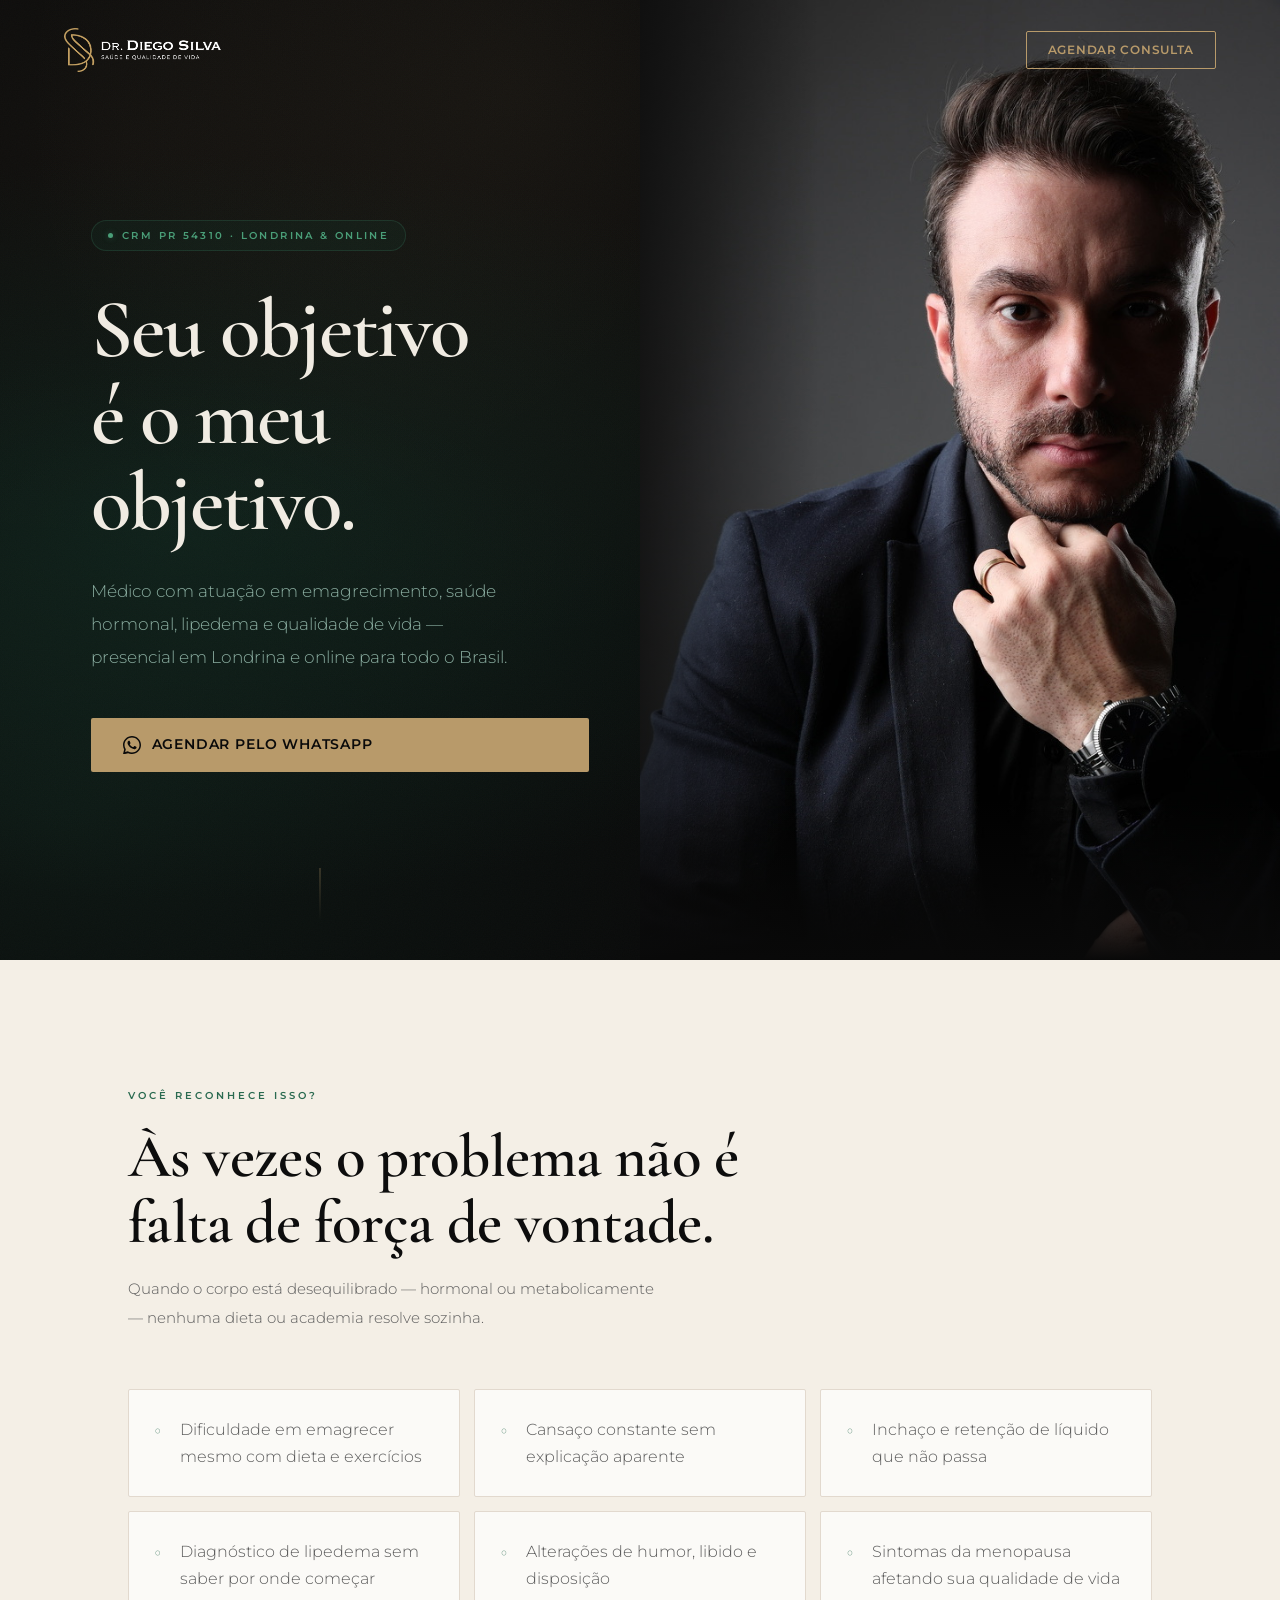
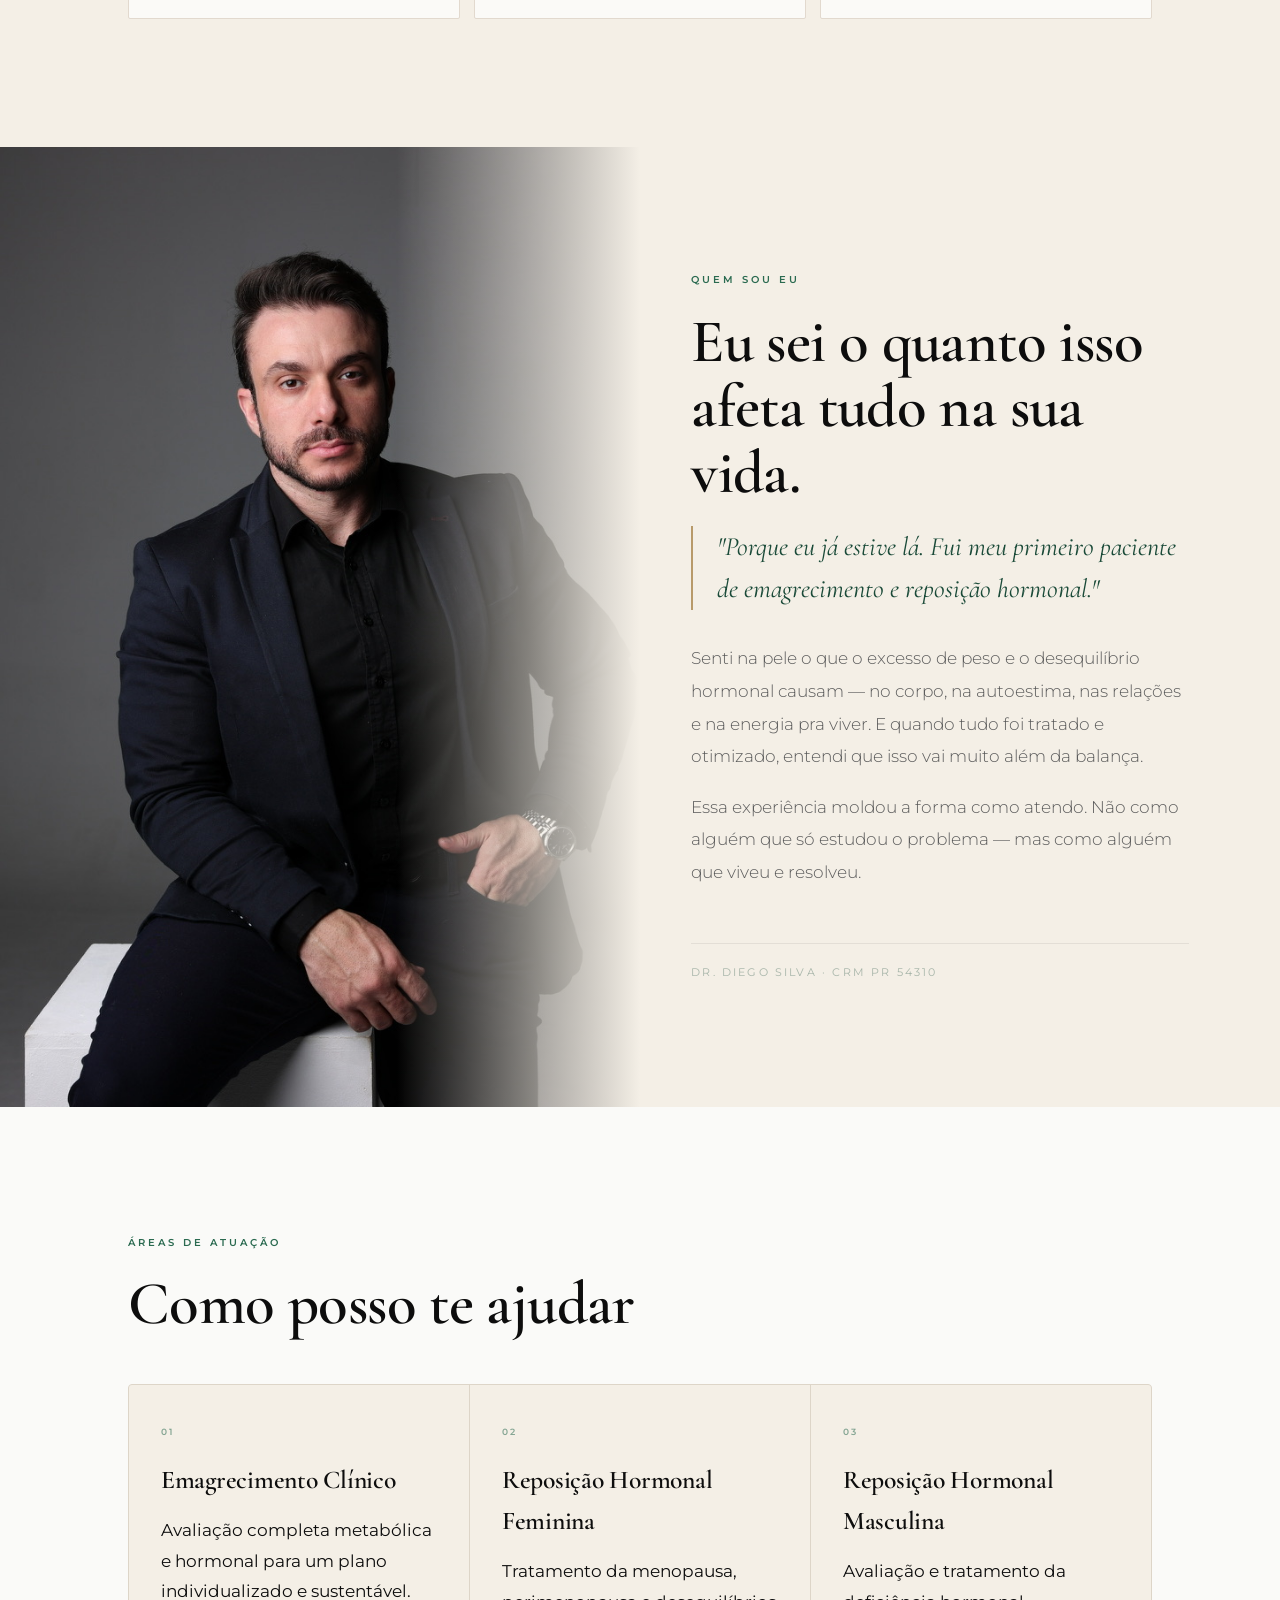
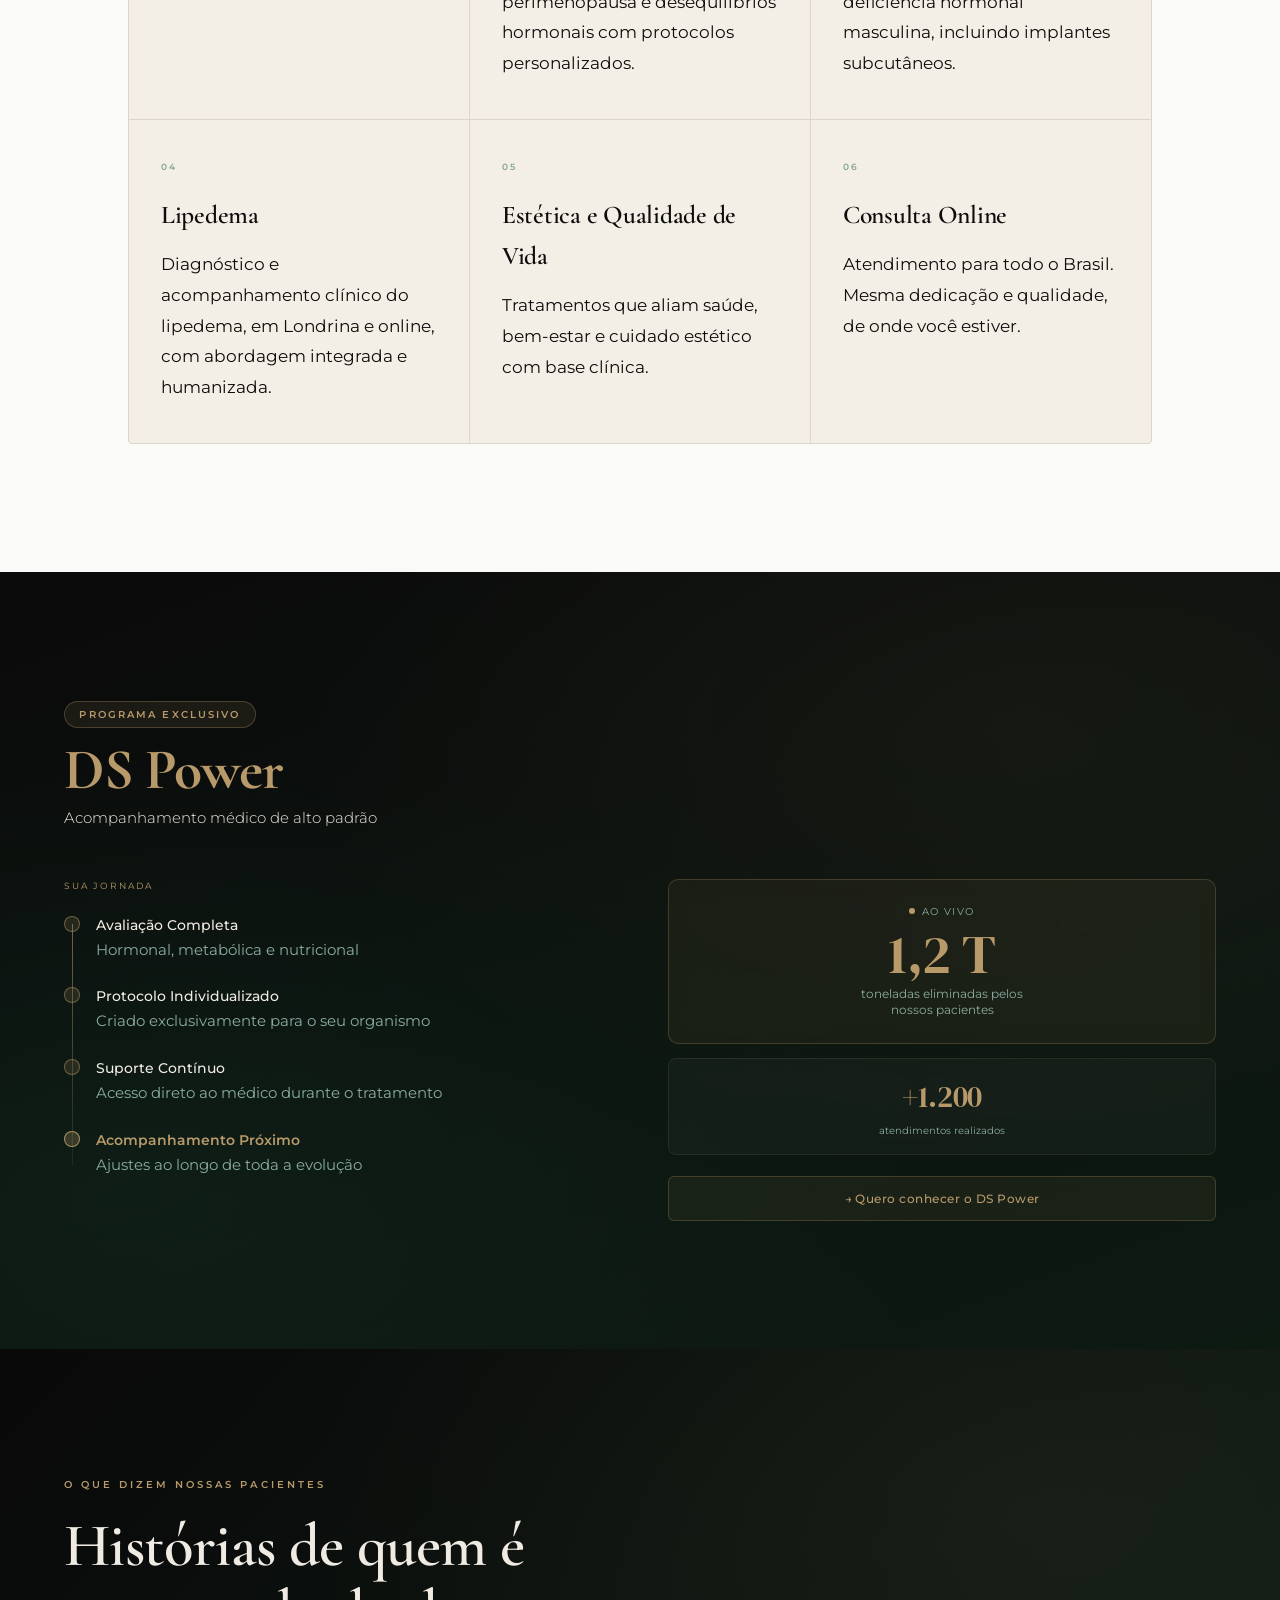
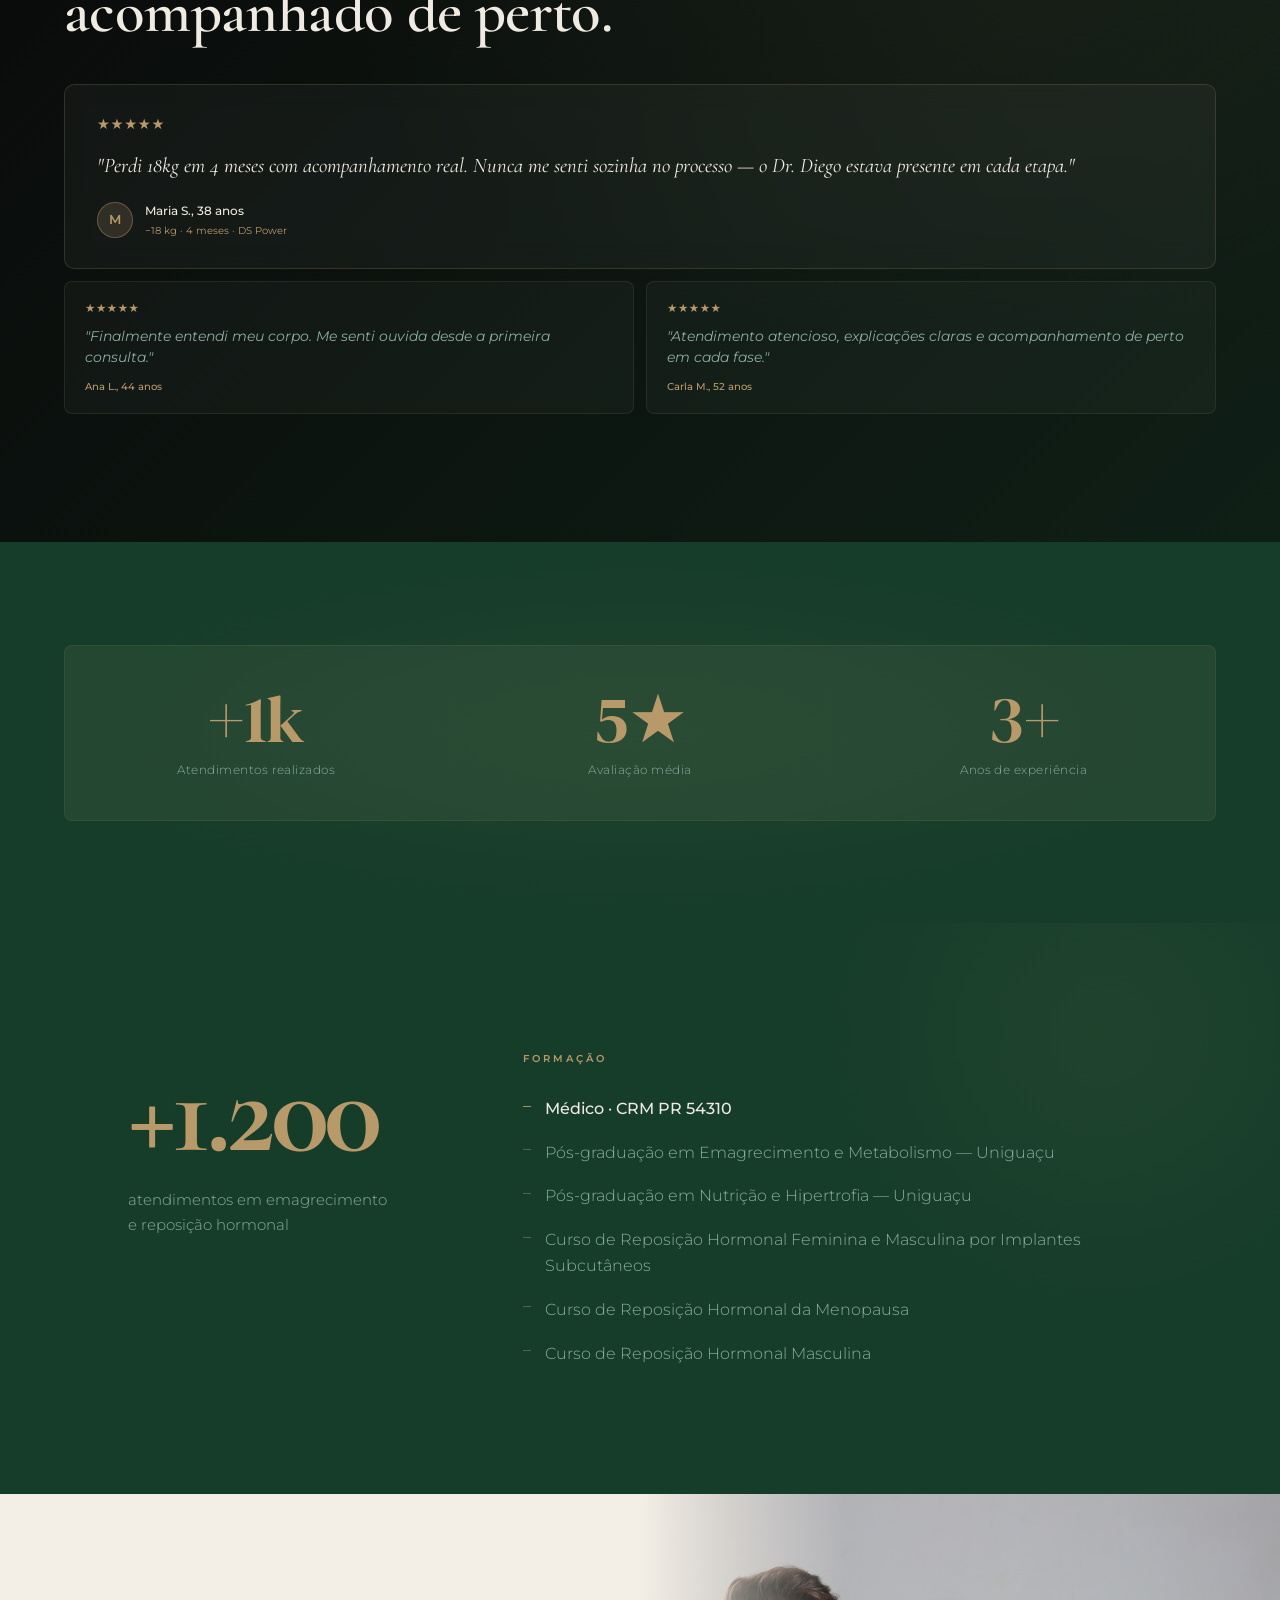
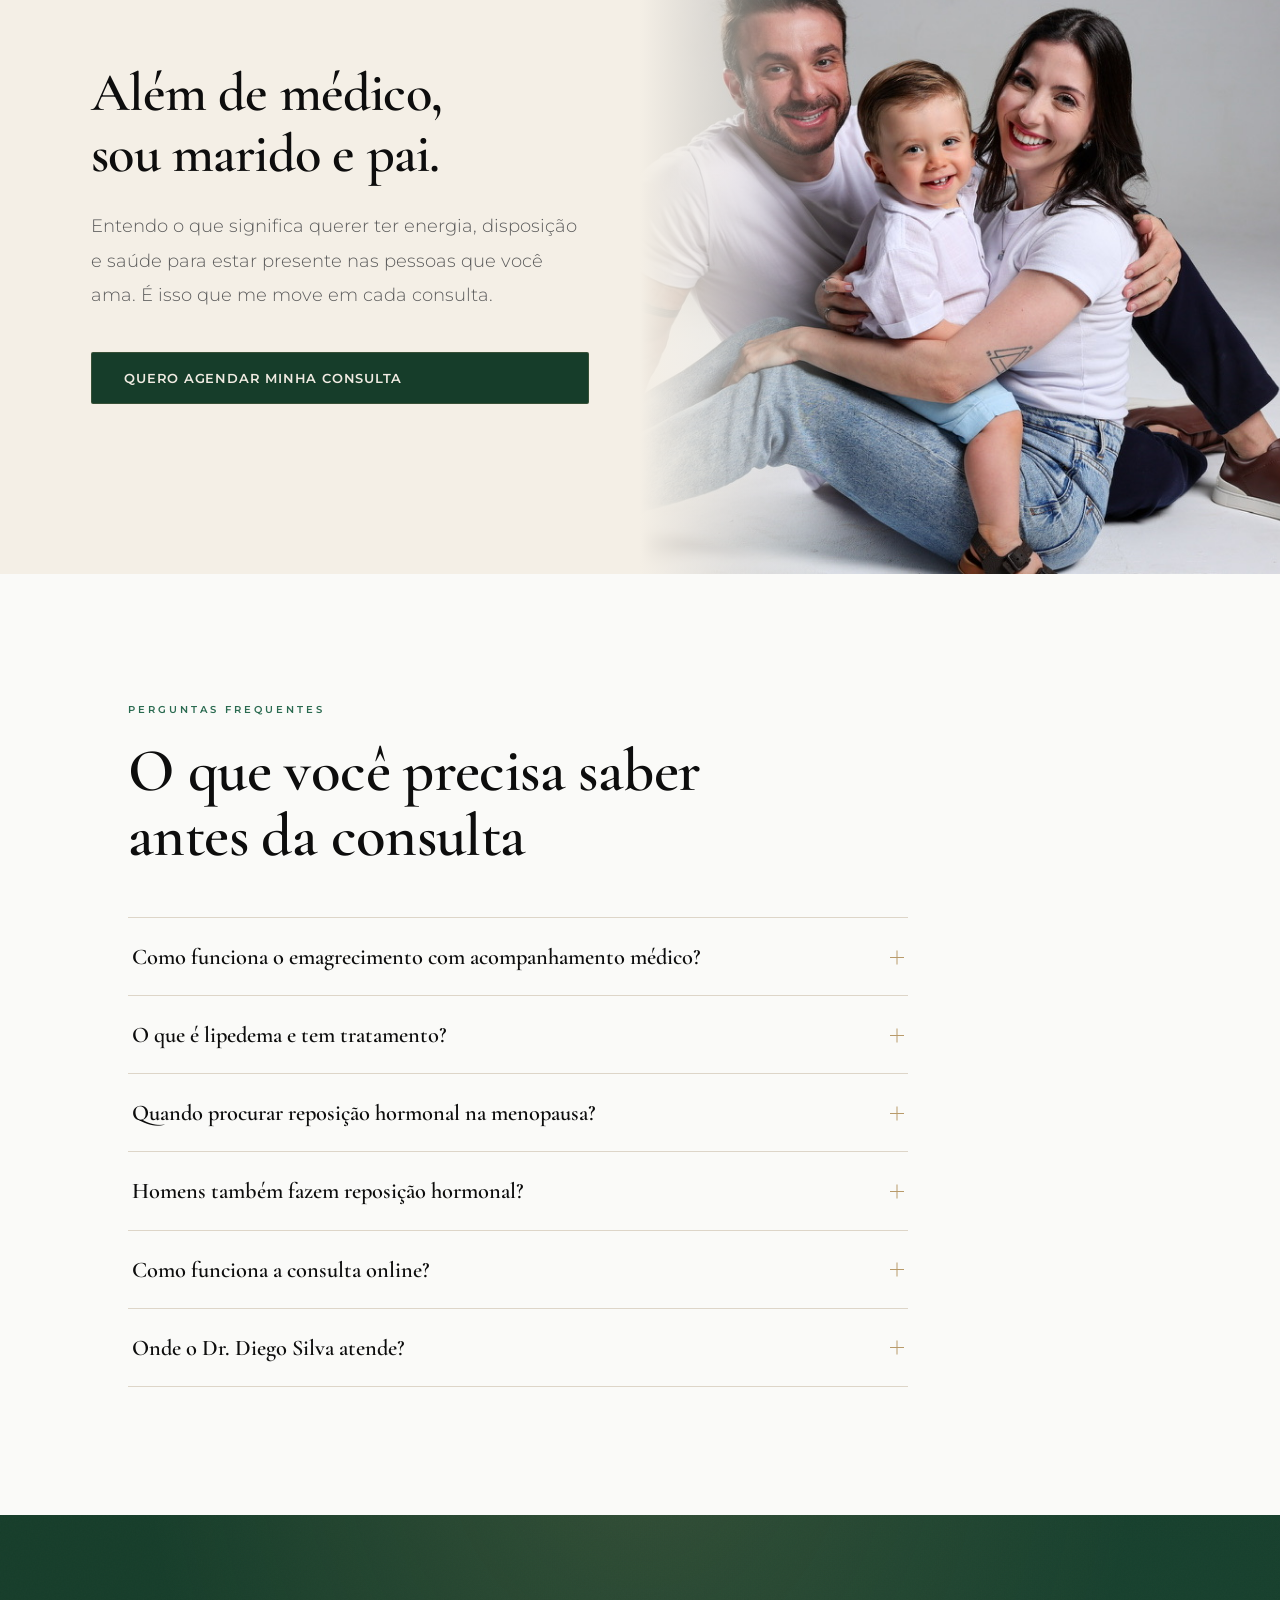
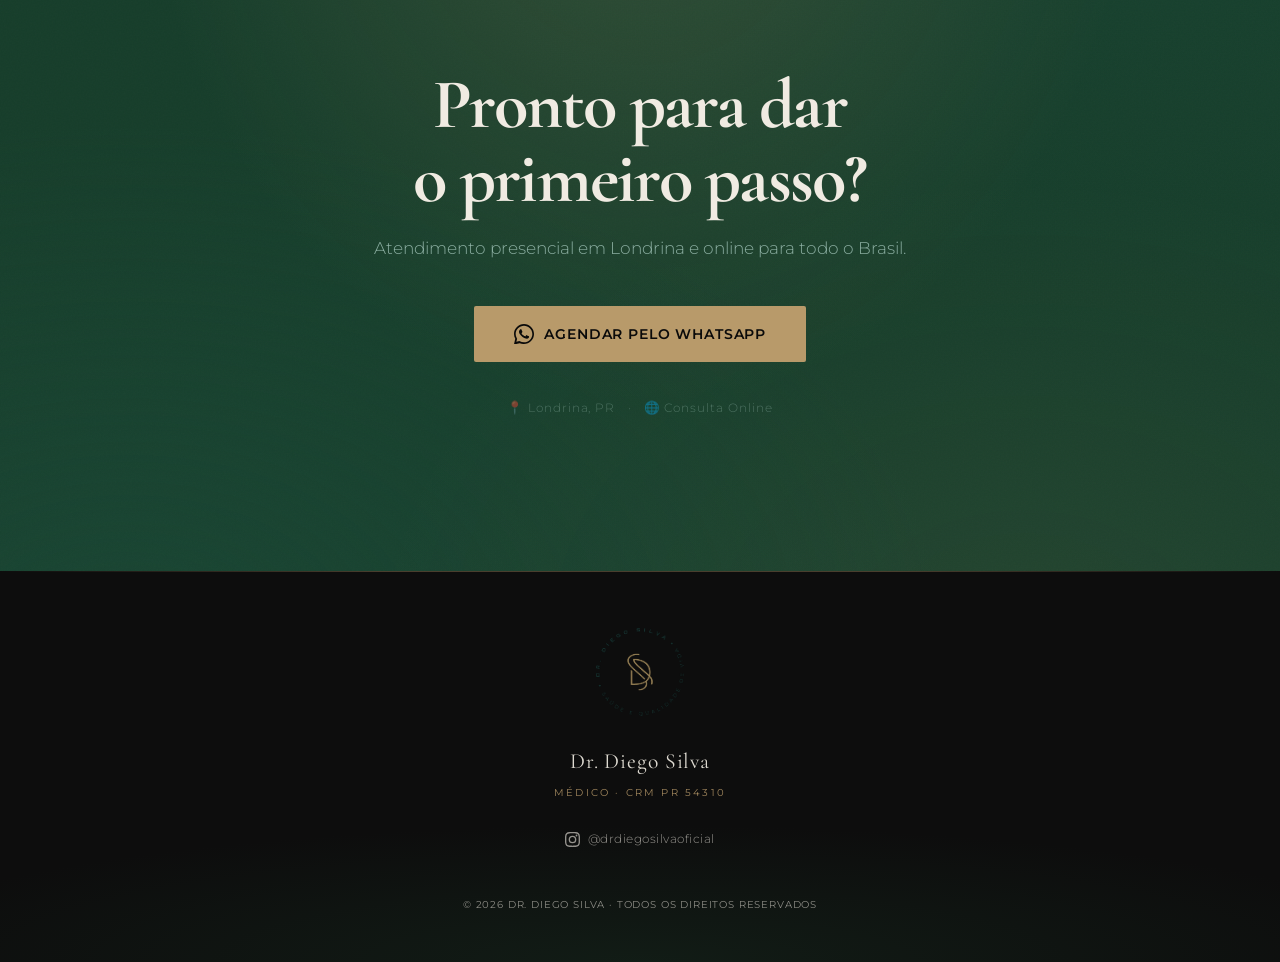
==== commit 1164bcd1: "texto: ajusta cópia do DS Power, depoimentos e estética Atualiza só os trechos pedidos no index.html" ====
--- a/index.html
+++ b/index.html
@@ -270,7 +270,7 @@
         <div class="servicos__card reveal reveal-d5">
           <div class="servicos__num">05</div>
           <h3>Estética e Qualidade de Vida</h3>
-          <p>Tratamentos que aliam saúde, bem-estar e resultados estéticos com base clínica.</p>
+          <p>Tratamentos que aliam saúde, bem-estar e cuidado estético com base clínica.</p>
         </div>
         <div class="servicos__card reveal reveal-d6">
           <div class="servicos__num">06</div>
@@ -319,8 +319,8 @@
             <div class="dspower__step">
               <div class="dspower__step-dot"></div>
               <div>
-                <div class="dspower__step-title">Resultado Real</div>
-                <div class="dspower__step-desc">Acompanhamento até atingir sua meta</div>
+                <div class="dspower__step-title">Acompanhamento Próximo</div>
+                <div class="dspower__step-desc">Ajustes ao longo de toda a evolução</div>
               </div>
             </div>
           </div>
@@ -356,7 +356,7 @@
     <div class="depoimentos__inner">
       <div class="depoimentos__header">
         <div class="section-label reveal">O que dizem nossas pacientes</div>
-        <h2 class="section-heading reveal reveal-d1">Resultados reais,<br />histórias reais.</h2>
+        <h2 class="section-heading reveal reveal-d1">Histórias de quem é<br />acompanhado de perto.</h2>
       </div>
       <div class="depoimentos__grid">
         <!-- Card principal -->
@@ -375,12 +375,12 @@
         <div class="depoimentos__mini-grid">
           <div class="depoimentos__mini reveal reveal-d2">
             <div class="depoimentos__stars">★★★★★</div>
-            <p class="depoimentos__mini-quote">"Finalmente entendi meu corpo. Lipedema sob controle e disposição que não tinha há anos."</p>
+            <p class="depoimentos__mini-quote">"Finalmente entendi meu corpo. Me senti ouvida desde a primeira consulta."</p>
             <div class="depoimentos__mini-name">Ana L., 44 anos</div>
           </div>
           <div class="depoimentos__mini reveal reveal-d3">
             <div class="depoimentos__stars">★★★★★</div>
-            <p class="depoimentos__mini-quote">"Menopausa controlada, voltei a dormir bem e a ter qualidade de vida de verdade."</p>
+            <p class="depoimentos__mini-quote">"Atendimento atencioso, explicações claras e acompanhamento de perto em cada fase."</p>
             <div class="depoimentos__mini-name">Carla M., 52 anos</div>
           </div>
         </div>
